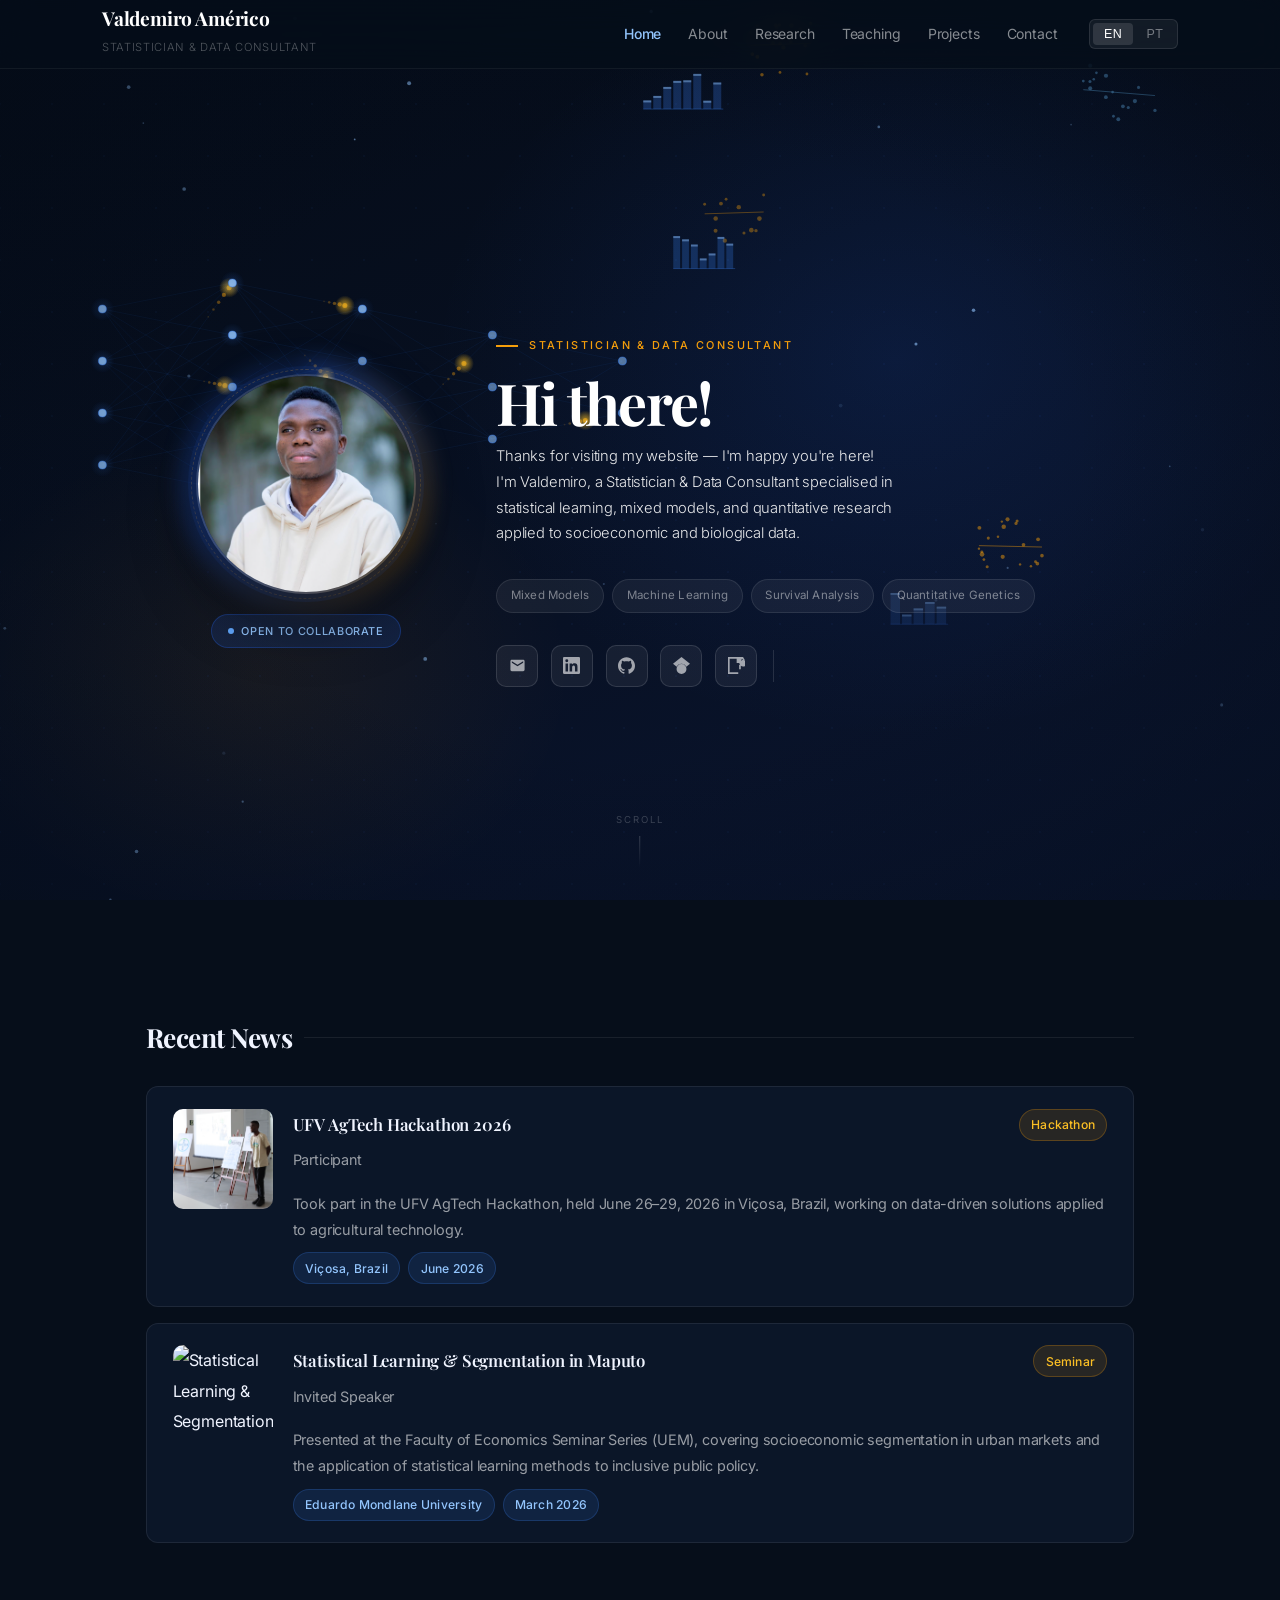
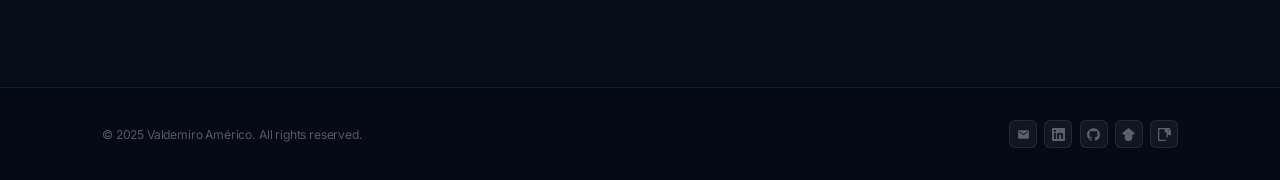
==== index.html @ 3927fedf "General updates" ====
<!DOCTYPE html>
<html lang="en">
<head>
  <meta charset="UTF-8">
  <meta name="viewport" content="width=device-width, initial-scale=1.0">
  <title>Valdemiro Américo | Statistician</title>
  <link rel="stylesheet" href="style.css">
  <style>
    /* ── Page base ── */
    html, body { height: 100%; }

    body[data-page="index"] {
      background: #060e1a;
      overflow-x: hidden;
    }

    /* ── Fixed transparent nav ── */
    body[data-page="index"] header {
      position: fixed;
      top: 0; left: 0; right: 0;
      background: rgba(6,14,26,0.65);
      border-bottom: 1px solid rgba(255,255,255,0.055);
      backdrop-filter: blur(18px);
      -webkit-backdrop-filter: blur(18px);
      z-index: 200;
    }
    body[data-page="index"] .nav-brand h1        { color: #fff; }
    body[data-page="index"] .nav-brand p         { color: rgba(255,255,255,0.3); }
    body[data-page="index"] nav ul li a          { color: rgba(255,255,255,0.52); }
    body[data-page="index"] nav ul li a:hover    { color: #fff; background: rgba(255,255,255,0.055); }
    body[data-page="index"] nav ul li a.active-page { color: #93c5fd; }
    body[data-page="index"] .language-switcher  { background: rgba(255,255,255,0.06); border-color: rgba(255,255,255,0.1); }
    body[data-page="index"] .language-switcher button        { color: rgba(255,255,255,0.42); }
    body[data-page="index"] .language-switcher button.active { background: rgba(255,255,255,0.12); color: #fff; box-shadow: none; }

    /* ── Main ── */
    body[data-page="index"] main {
      max-width: 100%;
      margin: 0; padding: 0;
      min-height: 100vh;
    }

    /* ══════════════════════════════════════
       HERO SECTION
    ══════════════════════════════════════ */
.hero-section {
  position: relative;
  min-height: 100vh;
  display: flex;
  align-items: flex-start;
  justify-content: center;
  overflow: hidden;
  padding-top: 14rem;
}

    /* Deep layered dark background */
    .hero-section::before {
      content: '';
      position: absolute; inset: 0; z-index: 0;
      background:
        radial-gradient(ellipse 60% 70% at 70% 40%, rgba(37,99,235,0.13) 0%, transparent 60%),
        radial-gradient(ellipse 45% 50% at 20% 75%, rgba(245,158,11,0.07) 0%, transparent 55%),
        linear-gradient(160deg, #040b17 0%, #070f1f 40%, #0a1530 100%);
    }

    /* Animated ML canvas — full background */
    #hero-canvas {
      position: absolute; inset: 0;
      width: 100%; height: 100%;
      z-index: 1;
      pointer-events: none;
    }

    /* Subtle vignette over canvas */
    .hero-section::after {
      content: '';
      position: absolute; inset: 0; z-index: 2;
      background: radial-gradient(ellipse 85% 85% at 50% 50%, transparent 40%, rgba(4,11,23,0.72) 100%);
      pointer-events: none;
    }

    /* ── Inner content ── */
    .hero-inner {
      position: relative; z-index: 3;
      max-width: 1000px;
      width: 100%;
      margin: 0 auto;
      padding: 7rem 3.5rem 5rem;
      display: flex;
      align-items: center;
      gap: 5rem;
    }

    /* ══════════════════════════════════════
       LEFT — PHOTO
    ══════════════════════════════════════ */
    .hero-photo-col {
      flex-shrink: 0;
    }

    .hero-photo-frame {
      position: relative;
      width: 220px;
      height: 220px;
    }

    /* Outer slow-pulsing glow ring */
    .hero-photo-frame::after {
      content: '';
      position: absolute;
      inset: -16px;
      border-radius: 50%;
      background: conic-gradient(
        rgba(37,99,235,0.35) 0deg,
        rgba(245,158,11,0.25) 120deg,
        rgba(37,99,235,0.35) 240deg,
        rgba(37,99,235,0.15) 360deg
      );
      border-radius: 50%;
      animation: rotateConic 8s linear infinite;
      filter: blur(10px);
    }

    /* Spinning dashed border */
    .hero-photo-frame::before {
      content: '';
      position: absolute;
      inset: -5px;
      border-radius: 50%;
      border: 1.5px dashed rgba(245,158,11,0.3);
      animation: spinRing 20s linear infinite;
    }

    @keyframes spinRing    { to { transform: rotate(360deg); } }
    @keyframes rotateConic { to { transform: rotate(360deg); } }

    .hero-photo-frame img {
      width: 220px;
      height: 220px;
      border-radius: 50%;
      object-fit: cover;
      object-position: center top;
      display: block;
      position: relative;
      z-index: 1;
      border: 2.5px solid rgba(255,255,255,0.14);
      box-shadow:
        0 0 0 8px rgba(37,99,235,0.08),
        0 24px 60px rgba(0,0,0,0.6);
      transition: transform 0.4s ease;
    }

    .hero-photo-frame img:hover { transform: scale(1.03); }

    /* ── Accent badge below photo ── */
    .hero-badge {
      margin-top: 1.25rem;
      display: flex;
      align-items: center;
      justify-content: center;
      gap: 0.45rem;
      background: rgba(37,99,235,0.15);
      border: 1px solid rgba(37,99,235,0.3);
      border-radius: 100px;
      padding: 0.35rem 1rem;
      width: fit-content;
      margin-left: auto; margin-right: auto;
    }

    .hero-badge-dot {
      width: 6px; height: 6px;
      border-radius: 50%;
      background: #60a5fa;
      animation: blink 2s ease-in-out infinite;
    }
    @keyframes blink { 0%,100%{opacity:1} 50%{opacity:0.3} }

    .hero-badge span {
      font-size: 0.68rem;
      font-weight: 500;
      letter-spacing: 0.06em;
      color: #93c5fd;
      text-transform: uppercase;
    }

    /* ══════════════════════════════════════
       RIGHT — TEXT
    ══════════════════════════════════════ */
    .hero-text-col {
      flex: 1;
      min-width: 0;
    }

.hero-eyebrow {
  font-size: 0.68rem;
  font-weight: 500;
  letter-spacing: 0.22em;
  text-transform: uppercase;
  color: #f59e0b;
  margin-bottom: 1rem;
  align-items: center;
  gap: 0.7rem;
  opacity: 0;
  animation: fadeUp 0.7s ease 0.1s both;
}

body[data-lang="en"] .hero-eyebrow.lang-en,
body[data-lang="pt"] .hero-eyebrow.lang-pt {
  display: flex;
}
    .hero-eyebrow::before {
      content: '';
      width: 22px; height: 1.5px;
      background: #f59e0b;
      flex-shrink: 0;
    }

    .hero-name {
      font-family: var(--font-display);
      font-size: clamp(2.4rem, 4.5vw, 3.6rem);
      font-weight: 700;
      color: #fff;
      letter-spacing: -0.03em;
      line-height: 1.05;
      margin-bottom: 0.75rem;
      opacity: 0;
      animation: fadeUp 0.7s ease 0.2s both;
    }

    .hero-name span {
      background: linear-gradient(135deg, #60a5fa, #93c5fd);
      -webkit-background-clip: text;
      -webkit-text-fill-color: transparent;
      background-clip: text;
    }

    .hero-desc {
      font-size: 0.92rem;
      font-weight: 300;
      color: rgba(255,255,255,0.9);
      line-height: 1.75;
      margin-bottom: 2rem;
      max-width: 400px;
      opacity: 0;
      animation: fadeUp 0.7s ease 0.3s both;
    }

    /* Tags row */
    .hero-tags {
      display: flex;
      flex-wrap: wrap;
      gap: 0.5rem;
      margin-bottom: 2rem;
      opacity: 0;
      animation: fadeUp 0.7s ease 0.38s both;
    }
    .hero-tag {
      font-size: 0.72rem;
      font-weight: 400;
      color: rgba(255,255,255,0.45);
      background: rgba(255,255,255,0.055);
      border: 1px solid rgba(255,255,255,0.09);
      border-radius: 100px;
      padding: 0.3rem 0.85rem;
      letter-spacing: 0.02em;
      transition: color 0.2s, border-color 0.2s, background 0.2s;
    }
    .hero-tag:hover {
      color: #93c5fd;
      border-color: rgba(96,165,250,0.3);
      background: rgba(37,99,235,0.1);
    }

    /* CTA buttons */
    .hero-cta {
      display: flex;
      gap: 0.8rem;
      flex-wrap: wrap;
      opacity: 0;
      animation: fadeUp 0.7s ease 0.48s both;
    }

    .hero-cta a:not(.hero-social-btn) {
      display: inline-flex;
      align-items: center;
      gap: 0.4rem;
      padding: 0.72rem 1.65rem;
      border-radius: 8px;
      font-size: 0.875rem;
      font-weight: 500;
      text-decoration: none;
      transition: all 0.22s ease;
      letter-spacing: 0.01em;
    }

    .btn-primary {
      background: #2563eb;
      color: #fff;
      box-shadow: 0 4px 18px rgba(37,99,235,0.42);
    }
    .btn-primary:hover {
      background: #1d4ed8;
      transform: translateY(-2px);
      box-shadow: 0 8px 28px rgba(37,99,235,0.52);
    }

    .btn-ghost {
      background: rgba(255,255,255,0.055);
      color: rgba(255,255,255,0.68);
      border: 1px solid rgba(255,255,255,0.12);
    }
    .btn-ghost:hover {
      background: rgba(255,255,255,0.09);
      color: #fff;
      border-color: rgba(255,255,255,0.25);
      transform: translateY(-2px);
    }

    /* ── Divider + stats row at bottom ── */
    .hero-divider-line {
      width: 100%;
      height: 1px;
      background: linear-gradient(to right, transparent, rgba(255,255,255,0.08), transparent);
      margin: 3rem 0 0;
    }

    /* ── Scroll cue ── */
    .scroll-cue {
      position: absolute;
      bottom: 2rem; left: 50%;
      transform: translateX(-50%);
      z-index: 3;
      display: flex;
      flex-direction: column;
      align-items: center;
      gap: 0.4rem;
      opacity: 0;
      animation: fadeIn 1s ease 1.4s both;
    }
    .scroll-cue-label {
      font-size: 0.6rem;
      letter-spacing: 0.2em;
      text-transform: uppercase;
      color: rgba(255,255,255,0.2);
    }
    .scroll-cue-line {
      width: 1px; height: 32px;
      background: linear-gradient(to bottom, rgba(255,255,255,0.2), transparent);
      animation: scrollBounce 2s ease-in-out infinite;
    }
    @keyframes scrollBounce {
      0%,100% { transform: scaleY(1); opacity: 0.3; }
      50%      { transform: scaleY(1.2); opacity: 0.7; }
    }

    /* ── Keyframes ── */
    /* ── Hero social buttons ── */
    .hero-social-btn {
      display: inline-flex;
      align-items: center;
      justify-content: center;
      width: 42px;
      height: 42px;
      border-radius: 10px;
      background: rgba(255,255,255,0.06);
      border: 1px solid rgba(255,255,255,0.12);
      color: rgba(255,255,255,0.6);
      text-decoration: none;
      transition: all 0.22s ease;
      flex-shrink: 0;
    }
    .hero-social-btn svg {
      width: 17px; height: 17px;
      fill: currentColor;
    }
    .hero-social-btn:hover {
      background: rgba(59,130,246,0.18);
      border-color: rgba(59,130,246,0.4);
      color: #93c5fd;
      transform: translateY(-3px);
      box-shadow: 0 6px 16px rgba(59,130,246,0.2);
    }

    .hero-cta-divider {
      width: 1px;
      height: 32px;
      background: rgba(255,255,255,0.12);
      margin: 0 0.2rem;
      align-self: center;
    }

    @keyframes fadeUp {
      from { opacity: 0; transform: translateY(16px); }
      to   { opacity: 1; transform: translateY(0); }
    }
    @keyframes fadeIn { to { opacity: 1; } }

    /* ── Responsive ── */
    @media (max-width: 820px) {
      .hero-inner {
        flex-direction: column;
        text-align: center;
        padding: 6rem 2rem 4rem;
        gap: 2.5rem;
      }
      .hero-eyebrow, .hero-tags, .hero-cta { justify-content: center; }
      .hero-desc { margin-left: auto; margin-right: auto; }
    }

    @media (max-width: 480px) {
      .hero-photo-frame { width: 170px; height: 170px; }
      .hero-photo-frame img { width: 170px; height: 170px; }
    }
  </style>
</head>
<body data-page="index">
<header>
  <nav>
    <div class="nav-brand">
      <h1>Valdemiro Américo</h1>
      <p class="lang-en">Statistician &amp; Data Consultant</p>
      <p class="lang-pt">Estatístico &amp; Consultor de Dados</p>
    </div>
    <div class="nav-right">
      <ul>
        <li><a href="index.html" data-page="index"><span class="lang-en">Home</span><span class="lang-pt">Início</span></a></li>
        <li><a href="about.html" data-page="about"><span class="lang-en">About</span><span class="lang-pt">Sobre</span></a></li>
        <li><a href="research.html" data-page="research"><span class="lang-en">Research</span><span class="lang-pt">Pesquisa</span></a></li>
        <li><a href="teaching.html" data-page="teaching"><span class="lang-en">Teaching</span><span class="lang-pt">Ensino</span></a></li>
        <li><a href="projects.html" data-page="projects"><span class="lang-en">Projects</span><span class="lang-pt">Projectos</span></a></li>
        <li><a href="contact.html" data-page="contact"><span class="lang-en">Contact</span><span class="lang-pt">Contacto</span></a></li>
      </ul>
      <div class="language-switcher">
        <button onclick="setLanguage('en')" id="btn-en">EN</button>
        <button onclick="setLanguage('pt')" id="btn-pt">PT</button>
      </div>
    </div>
  </nav>
</header>

<main>
  <section class="hero-section">
    <canvas id="hero-canvas"></canvas>

    <div class="hero-inner">

      <!-- LEFT: Photo -->
      <div class="hero-photo-col">
        <div class="hero-photo-frame">
          <img src="assets/photo.png" alt="Valdemiro Américo">
        </div>
        <div class="hero-badge">
          <div class="hero-badge-dot"></div>
          <span class="lang-en">Open to collaborate</span>
          <span class="lang-pt">Aberto a colaboração</span>
        </div>
      </div>

      <!-- RIGHT: Text -->
      <div class="hero-text-col">

        <p class="hero-eyebrow lang-en">Statistician &amp; Data Consultant</p>
        <p class="hero-eyebrow lang-pt">Estatístico &amp; Consultor de Dados</p>

        <h1 class="hero-name">Hi there! </h1>

        <p class="hero-desc lang-en">
          Thanks for visiting my website — I'm happy you're here!
          I'm Valdemiro, a Statistician &amp; Data Consultant specialised in
          statistical learning, mixed models, and quantitative research applied
          to socioeconomic and biological data.
        </p>
        <p class="hero-desc lang-pt">
          Obrigado por visitar o meu site — fico feliz em ter você aqui!
          Sou Valdemiro, Estatístico &amp; Consultor de Dados especializado em
          aprendizado estatístico, modelos mistos e pesquisa quantitativa aplicada
          a dados socioeconómicos e biológicos.
        </p>

        <div class="hero-tags">
          <span class="hero-tag">Mixed Models</span>
          <span class="hero-tag">Machine Learning</span>
          <span class="hero-tag">Survival Analysis</span>
          <span class="hero-tag">Quantitative Genetics</span>
        </div>

        <div class="hero-cta">
          <!-- Social links -->
          <a href="mailto:valdemiroeusebio2@gmail.com" class="hero-social-btn" title="Email">
            <svg xmlns="http://www.w3.org/2000/svg" fill="currentColor" viewBox="0 0 24 24"><path d="M20 4H4c-1.1 0-2 .9-2 2v12c0 1.1.9 2 2 2h16c1.1 0 2-.9 2-2V6c0-1.1-.9-2-2-2zm0 4-8 5-8-5V6l8 5 8-5v2z"/></svg>
          </a>
  <a href="https://www.linkedin.com/in/valdemiroamerico/" target="_blank" rel="noopener" class="hero-social-btn" title="LinkedIn">
  <svg xmlns="http://www.w3.org/2000/svg" fill="currentColor" viewBox="0 0 24 24"><path d="M20.447 20.452h-3.554v-5.569c0-1.328-.027-3.037-1.852-3.037-1.853 0-2.136 1.445-2.136 2.939v5.667H9.351V9h3.414v1.561h.046c.477-.9 1.637-1.85 3.37-1.85 3.601 0 4.267 2.37 4.267 5.455v6.286zM5.337 7.433a2.062 2.062 0 0 1-2.063-2.065 2.064 2.064 0 1 1 2.063 2.065zm1.782 13.019H3.555V9h3.564v11.452zM22.225 0H1.771C.792 0 0 .774 0 1.729v20.542C0 23.227.792 24 1.771 24h20.451C23.2 24 24 23.227 24 22.271V1.729C24 .774 23.2 0 22.222 0h.003z"/></svg>
</a>
          <a href="https://github.com/ValdemiroAmerico" target="_blank" rel="noopener" class="hero-social-btn" title="GitHub">
            <svg xmlns="http://www.w3.org/2000/svg" fill="currentColor" viewBox="0 0 24 24"><path d="M12 .297c-6.63 0-12 5.373-12 12 0 5.303 3.438 9.8 8.205 11.385.6.113.82-.258.82-.577 0-.285-.01-1.04-.015-2.04-3.338.724-4.042-1.61-4.042-1.61C4.422 18.07 3.633 17.7 3.633 17.7c-1.087-.744.084-.729.084-.729 1.205.084 1.838 1.236 1.838 1.236 1.07 1.835 2.809 1.305 3.495.998.108-.776.417-1.305.76-1.605-2.665-.3-5.466-1.332-5.466-5.93 0-1.31.465-2.38 1.235-3.22-.135-.303-.54-1.523.105-3.176 0 0 1.005-.322 3.3 1.23.96-.267 1.98-.399 3-.405 1.02.006 2.04.138 3 .405 2.28-1.552 3.285-1.23 3.285-1.23.645 1.653.24 2.873.12 3.176.765.84 1.23 1.91 1.23 3.22 0 4.61-2.805 5.625-5.475 5.92.42.36.81 1.096.81 2.22 0 1.606-.015 2.896-.015 3.286 0 .315.21.69.825.57C20.565 22.092 24 17.592 24 12.297c0-6.627-5.373-12-12-12"/></svg>
          </a>
          <a href="https://scholar.google.com/citations?user=valdemiro-americo" target="_blank" rel="noopener" class="hero-social-btn" title="Google Scholar">
            <svg xmlns="http://www.w3.org/2000/svg" fill="currentColor" viewBox="0 0 24 24"><path d="M5.242 13.769 0 9.5 12 0l12 9.5-5.242 4.269C17.548 11.249 14.978 9.5 12 9.5c-2.977 0-5.548 1.748-6.758 4.269zM12 10a7 7 0 1 0 0 14 7 7 0 0 0 0-14z"/></svg>
          </a>
          <a href="https://www.researchgate.net/profile/Valdemiro-Americo" target="_blank" rel="noopener" class="hero-social-btn" title="ResearchGate">
           <svg xmlns="http://www.w3.org/2000/svg" fill="currentColor" viewBox="0 0 24 24"><path d="M19.586 0c-.818 0-1.508.19-2.073.565-.563.377-.97.936-1.213 1.68a12.193 12.193 0 0 0-.368 3.12 21.27 21.27 0 0 0 .183 2.923c.26 1.58.822 2.854 1.687 3.816.863.963 2.065 1.445 3.605 1.445.857 0 1.63-.2 2.318-.598a4.318 4.318 0 0 0 1.6-1.64 4.91 4.91 0 0 0 .586-2.39 4.91 4.91 0 0 0-.586-2.392 4.318 4.318 0 0 0-1.6-1.64C23.06 4.504 22.286 4.305 21.43 4.305c-.64 0-1.224.13-1.75.388a3.545 3.545 0 0 0-1.274 1.073c.07-.786.236-1.407.5-1.864.26-.455.618-.683 1.073-.683.34 0 .612.096.818.29.204.192.356.476.455.852l2.226-.3c-.173-.844-.53-1.508-1.07-1.99C21.87.26 21.128.002 20.235 0zm-3.905 10.79v6.58h2.38v-6.58zm1.19-3.946a1.343 1.343 0 1 0 0 2.686 1.343 1.343 0 0 0 0-2.686zM0 0v24h14.47v-2.344H2.344V2.344h9.87V8.47h6.126V0z"/></svg>
          </a>

          <!-- Divider -->
          <div class="hero-cta-divider"></div>

          <!-- About me — language aware -->
        </div>
      </div>
    </div>

    <div class="scroll-cue">
      <span class="scroll-cue-label lang-en">Scroll</span>
      <span class="scroll-cue-label lang-pt">Rolar</span>
      <div class="scroll-cue-line"></div>
    </div>
  </section>
  <section style="padding: 5rem 3.5rem; max-width: 1100px; margin: 0 auto;">

    <!-- English -->
    <div class="lang-en">
      <h2 style="margin-bottom: 1.5rem;">Recent News</h2>
      <div class="item-list">

<div class="item-card">
  <div style="display:flex; gap:1.25rem; align-items:flex-start;">
    <img src="assets/hackathon_bayer.png" alt="UFV AgTech Hackathon 2026"
         style="width:100px; height:100px; object-fit:cover; border-radius:10px; flex-shrink:0;">
    <div style="flex:1; min-width:0;">
      <div class="item-header">
        <div>
          <h3>UFV AgTech Hackathon 2026</h3>
          <p class="item-role">Participant</p>
        </div>
        <span class="tag accent">Hackathon</span>
      </div>
      <p>Took part in the UFV AgTech Hackathon, held June 26–29, 2026 in Viçosa, Brazil, working on data-driven solutions applied to agricultural technology.</p>
      <div class="meta">
        <span class="tag">Viçosa, Brazil</span>
        <span class="tag">June 2026</span>
      </div>
    </div>
  </div>
</div>

<div class="item-card">
  <div style="display:flex; gap:1.25rem; align-items:flex-start;">
    <img src="assets/seminar_igm.JPG" alt="Statistical Learning & Segmentation in Maputo seminar"
         style="width:100px; height:100px; object-fit:cover; border-radius:10px; flex-shrink:0;">
    <div style="flex:1; min-width:0;">
      <div class="item-header">
        <div>
          <h3>Statistical Learning <span class="amp">&amp;</span> Segmentation in Maputo</h3>
          <p class="item-role">Invited Speaker</p>
        </div>
        <span class="tag accent">Seminar</span>
      </div>
      <p>Presented at the Faculty of Economics Seminar Series (UEM), covering socioeconomic segmentation in urban markets and the application of statistical learning methods to inclusive public policy.</p>
      <div class="meta">
        <span class="tag">Eduardo Mondlane University</span>
        <span class="tag">March 2026</span>
      </div>
    </div>
  </div>
</div>

      </div>
    </div>

    <!-- Portuguese -->
    <div class="lang-pt"
      <h2 style="margin-bottom: 1.5rem;">Novidades Recentes</h2>
      <div class="item-list">

        <div class="item-card">
          <div style="display:flex; gap:1.25rem; align-items:flex-start;">
            <img src="assets/hackathon_bayer.png" alt="UFV AgTech Hackathon 2026"
                 style="width:100px; height:100px; object-fit:cover; border-radius:10px; flex-shrink:0;">
            <div style="flex:1; min-width:0;">
              <div class="item-header">
                <div>
                  <h3>UFV AgTech Hackathon 2026</h3>
                  <p class="item-role">Participante</p>
                </div>
                <span class="tag accent">Hackathon</span>
              </div>
              <p>Participei da UFV AgTech Hackathon, realizado entre os dias 26 a 29 de Junho de 2026 em Viçosa, Brasil, trabalhando em soluções orientadas por dados aplicadas à tecnologia agrícola.</p>
              <div class="meta">
                <span class="tag">Viçosa, Brasil</span>
                <span class="tag">Junho 2026</span>
              </div>
            </div>
          </div>
        </div>

        <div class="item-card">
          <div style="display:flex; gap:1.25rem; align-items:flex-start;">
            <img src="assets/seminar_igm.jpg" alt="Seminário sobre aprendizagem estatística e segmentação em Maputo"
                 style="width:100px; height:100px; object-fit:cover; border-radius:10px; flex-shrink:0;">
            <div style="flex:1; min-width:0;">
              <div class="item-header">
                <div>
                  <h3>Aprendizado Estatístico e Segmentação em Maputo</h3>
                  <p class="item-role">Palestrante Convidado</p>
                </div>
                <span class="tag accent">Seminário</span>
              </div>
              <p>Apresentei na Série de Seminários da Faculdade de Economia (UEM), abordando segmentação socioeconómica nos mercados urbanos e a aplicação de métodos de aprendizagem estatística a políticas públicas inclusivas.</p>
              <div class="meta">
                <span class="tag">Universidade Eduardo Mondlane</span>
                <span class="tag">Março 2026</span>
              </div>
            </div>
          </div>
        </div>

      </div>
    </div>

  </section>
</main>

<script>
  function setLanguage(lang) {
    document.body.setAttribute('data-lang', lang);
    localStorage.setItem('preferredLanguage', lang);
    document.getElementById('btn-en').classList.toggle('active', lang === 'en');
    document.getElementById('btn-pt').classList.toggle('active', lang === 'pt');
  }

  window.addEventListener('DOMContentLoaded', function () {
    const savedLang = localStorage.getItem('preferredLanguage') || 'en';
    setLanguage(savedLang);
    document.querySelectorAll('nav a[data-page="index"]').forEach(a => a.classList.add('active-page'));
    initMLBackground();
  });

  /* ════════════════════════════════════════════
     ML / Statistics animated background canvas
     — Neural network nodes with flowing signal pulses
     — Floating mini-charts (scatter, regression line)
     — Subtle grid
  ════════════════════════════════════════════ */
  function initMLBackground() {
    const canvas = document.getElementById('hero-canvas');
    const ctx = canvas.getContext('2d');

    function resize() {
      canvas.width  = window.innerWidth;
      canvas.height = window.innerHeight;
    }
    resize();
    window.addEventListener('resize', resize);

    /* ── Subtle dot grid ── */
    function drawGrid() {
      const spacing = 52;
      ctx.fillStyle = 'rgba(59,130,246,0.07)';
      for (let x = 0; x < canvas.width; x += spacing) {
        for (let y = 0; y < canvas.height; y += spacing) {
          ctx.beginPath();
          ctx.arc(x, y, 1, 0, Math.PI * 2);
          ctx.fill();
        }
      }
    }

    /* ── Neural network (layered, left-to-right) ── */
    const netX = canvas.width * 0.08;
    const netY = canvas.height * 0.18;
    const layerGap = 130;
    const netLayers = [
      [0, 1, 2, 3],
      [0, 1, 2, 3, 4],
      [0, 1, 2, 3],
      [0, 1, 2],
      [0, 1],
    ];

    function nodePos(li, ni) {
      const count = netLayers[li].length;
      const totalH = (count - 1) * 52;
      return {
        x: netX + li * layerGap,
        y: netY + ni * 52 - totalH / 2 + canvas.height * 0.25,
      };
    }

    /* Signals travelling between nodes */
    const signals = [];
    function addSignal() {
      const li = Math.floor(Math.random() * (netLayers.length - 1));
      const ni = Math.floor(Math.random() * netLayers[li].length);
      const nj = Math.floor(Math.random() * netLayers[li + 1].length);
      signals.push({ li, ni, nj, prog: 0, sp: 0.012 + Math.random() * 0.01 });
    }
    for (let i = 0; i < 6; i++) { signals.push({ ...addSignalObj(), prog: Math.random() }); }
    function addSignalObj() {
      const li = Math.floor(Math.random() * (netLayers.length - 1));
      return {
        li,
        ni: Math.floor(Math.random() * netLayers[li].length),
        nj: Math.floor(Math.random() * netLayers[li + 1].length),
        prog: 0,
        sp: 0.01 + Math.random() * 0.009,
      };
    }

    function drawNetwork(t) {
      /* Edges */
      netLayers.forEach((layer, li) => {
        if (li === netLayers.length - 1) return;
        layer.forEach((_, ni) => {
          netLayers[li + 1].forEach((_, nj) => {
            const a = nodePos(li, ni), b = nodePos(li + 1, nj);
            ctx.beginPath(); ctx.moveTo(a.x, a.y); ctx.lineTo(b.x, b.y);
            ctx.strokeStyle = 'rgba(59,130,246,0.09)';
            ctx.lineWidth = 0.7; ctx.stroke();
          });
        });
      });

      /* Signals */
      signals.forEach((s, i) => {
        const a = nodePos(s.li, s.ni), b = nodePos(s.li + 1, s.nj);
        const px = a.x + (b.x - a.x) * s.prog;
        const py = a.y + (b.y - a.y) * s.prog;
        /* Trail */
        for (let k = 0; k < 5; k++) {
          const tp = Math.max(0, s.prog - k * 0.04);
          const tx = a.x + (b.x - a.x) * tp, ty = a.y + (b.y - a.y) * tp;
          ctx.beginPath(); ctx.arc(tx, ty, 2.5 - k * 0.4, 0, Math.PI * 2);
          ctx.fillStyle = `rgba(245,158,11,${0.6 - k * 0.11})`; ctx.fill();
        }
        /* Head glow */
        const grd = ctx.createRadialGradient(px, py, 0, px, py, 10);
        grd.addColorStop(0, 'rgba(251,191,36,0.7)'); grd.addColorStop(1, 'rgba(251,191,36,0)');
        ctx.beginPath(); ctx.arc(px, py, 10, 0, Math.PI * 2);
        ctx.fillStyle = grd; ctx.fill();
        s.prog += s.sp;
        if (s.prog >= 1) signals[i] = { ...addSignalObj() };
      });

      /* Nodes */
      netLayers.forEach((layer, li) => {
        layer.forEach((_, ni) => {
          const { x, y } = nodePos(li, ni);
          const pulse = 0.5 + 0.5 * Math.sin(t * 0.03 + li * 1.1 + ni * 0.7);
          /* Glow */
          const g = ctx.createRadialGradient(x, y, 0, x, y, 12);
          g.addColorStop(0, `rgba(59,130,246,${0.22 * pulse})`);
          g.addColorStop(1, 'rgba(59,130,246,0)');
          ctx.beginPath(); ctx.arc(x, y, 12, 0, Math.PI * 2);
          ctx.fillStyle = g; ctx.fill();
          /* Core */
          ctx.beginPath(); ctx.arc(x, y, 4, 0, Math.PI * 2);
          ctx.fillStyle = `rgba(147,197,253,${0.55 + 0.35 * pulse})`; ctx.fill();
          ctx.strokeStyle = 'rgba(59,130,246,0.45)'; ctx.lineWidth = 1.2; ctx.stroke();
        });
      });
    }

    /* ── Floating scatter plots ── */
    const scatters = Array.from({ length: 4 }, () => mkScatter());
    function mkScatter() {
      return {
        cx: canvas.width  * (0.45 + Math.random() * 0.5),
        cy: canvas.height * (0.05 + Math.random() * 0.88),
        pts: Array.from({ length: 12 + Math.floor(Math.random() * 10) }, () => ({
          dx: (Math.random() - 0.5) * 72,
          dy: (Math.random() - 0.5) * 56,
          r:  1.2 + Math.random() * 1.2,
        })),
        life: Math.random(),
        sp: 0.0004 + Math.random() * 0.0003,
        color: Math.random() > 0.5 ? '245,158,11' : '99,179,237',
      };
    }

    function alphaFade(life) {
      if (life < 0.2) return life / 0.2;
      if (life < 0.8) return 1;
      return (1 - life) / 0.2;
    }

    function drawScatters() {
      scatters.forEach((s, i) => {
        const a = alphaFade(s.life) * 0.22;
        /* Regression line */
        const sorted = [...s.pts].sort((a, b) => a.dx - b.dx);
        ctx.beginPath();
        ctx.moveTo(s.cx + sorted[0].dx, s.cy + sorted[0].dy * 0.2);
        ctx.lineTo(s.cx + sorted[sorted.length-1].dx, s.cy + sorted[sorted.length-1].dy * 0.2);
        ctx.strokeStyle = `rgba(${s.color},${a * 2})`; ctx.lineWidth = 1; ctx.stroke();
        /* Points */
        s.pts.forEach(p => {
          ctx.beginPath(); ctx.arc(s.cx + p.dx, s.cy + p.dy, p.r, 0, Math.PI * 2);
          ctx.fillStyle = `rgba(${s.color},${a * 2.2})`; ctx.fill();
        });
        s.life += s.sp;
        if (s.life >= 1) scatters[i] = mkScatter();
      });
    }

    /* ── Floating bar charts ── */
    const bars = Array.from({ length: 3 }, () => mkBar());
    function mkBar() {
      const n = 5 + Math.floor(Math.random() * 4);
      return {
        x: canvas.width  * (0.5 + Math.random() * 0.44),
        y: canvas.height * (0.12 + Math.random() * 0.76),
        w: 55 + Math.random() * 30,
        heights: Array.from({ length: n }, () => 0.2 + Math.random() * 0.8),
        life: Math.random(),
        sp: 0.0005 + Math.random() * 0.0003,
      };
    }

    function drawBars() {
      bars.forEach((b, i) => {
        const a = alphaFade(b.life) * 0.18;
        const bw = b.w / b.heights.length, maxH = 36;
        b.heights.forEach((h, j) => {
          const bh = h * maxH;
          ctx.fillStyle = `rgba(59,130,246,${a * 1.6})`;
          ctx.fillRect(b.x + j * bw, b.y - bh, bw - 2, bh);
          ctx.fillStyle = `rgba(147,197,253,${a * 2.8})`;
          ctx.fillRect(b.x + j * bw, b.y - bh, bw - 2, 2);
        });
        /* Base line */
        ctx.beginPath();
        ctx.moveTo(b.x, b.y); ctx.lineTo(b.x + b.w, b.y);
        ctx.strokeStyle = `rgba(59,130,246,${a * 2.5})`; ctx.lineWidth = 0.8; ctx.stroke();
        b.life += b.sp;
        if (b.life >= 1) bars[i] = mkBar();
      });
    }

    /* ── Floating particles ── */
    const N = 28;
    const particles = Array.from({ length: N }, () => ({
      x:  Math.random() * canvas.width,
      y:  Math.random() * canvas.height,
      r:  0.8 + Math.random() * 1.4,
      vx: (Math.random() - 0.5) * 0.18,
      vy: (Math.random() - 0.5) * 0.18,
      ph: Math.random() * Math.PI * 2,
      ps: 0.007 + Math.random() * 0.01,
    }));

    function drawParticles() {
      particles.forEach(p => {
        p.ph += p.ps;
        const a = 0.35 + 0.25 * Math.sin(p.ph);
        ctx.beginPath(); ctx.arc(p.x, p.y, p.r, 0, Math.PI * 2);
        ctx.fillStyle = `rgba(147,197,253,${a})`; ctx.fill();
        p.x += p.vx; p.y += p.vy;
        if (p.x < 0) p.x = canvas.width; if (p.x > canvas.width) p.x = 0;
        if (p.y < 0) p.y = canvas.height; if (p.y > canvas.height) p.y = 0;
      });
    }

    /* ── Main render loop ── */
    let t = 0;
    function draw() {
      ctx.clearRect(0, 0, canvas.width, canvas.height);
      drawGrid();
      drawNetwork(t);
      drawScatters();
      drawBars();
      drawParticles();
      t++;
      requestAnimationFrame(draw);
    }
    draw();
  }


</script>
<footer>
  <div class="footer-inner">
    <div>
      <div class="footer-copy lang-en">&copy; 2025 Valdemiro Américo. All rights reserved.</div>
      <div class="footer-copy lang-pt">&copy; 2025 Valdemiro Américo. Todos os direitos reservados.</div>
    </div>
    <div class="footer-socials">
      <a class="footer-social-link" href="mailto:valdemiroeusebio2@gmail.com" title="Email">
        <svg xmlns="http://www.w3.org/2000/svg" fill="currentColor" viewBox="0 0 24 24"><path d="M20 4H4c-1.1 0-2 .9-2 2v12c0 1.1.9 2 2 2h16c1.1 0 2-.9 2-2V6c0-1.1-.9-2-2-2zm0 4-8 5-8-5V6l8 5 8-5v2z"/></svg>
      </a>
      <a class="footer-social-link" href="https://www.linkedin.com/in/valdemiro-americo/" target="_blank" rel="noopener" title="LinkedIn">
        <svg xmlns="http://www.w3.org/2000/svg" fill="currentColor" viewBox="0 0 24 24"><path d="M20.447 20.452h-3.554v-5.569c0-1.328-.027-3.037-1.852-3.037-1.853 0-2.136 1.445-2.136 2.939v5.667H9.351V9h3.414v1.561h.046c.477-.9 1.637-1.85 3.37-1.85 3.601 0 4.267 2.37 4.267 5.455v6.286zM5.337 7.433a2.062 2.062 0 0 1-2.063-2.065 2.064 2.064 0 1 1 2.063 2.065zm1.782 13.019H3.555V9h3.564v11.452zM22.225 0H1.771C.792 0 0 .774 0 1.729v20.542C0 23.227.792 24 1.771 24h20.451C23.2 24 24 23.227 24 22.271V1.729C24 .774 23.2 0 22.222 0h.003z"/></svg>
      </a>
      <a class="footer-social-link" href="https://github.com/Valdemiro-Americo" target="_blank" rel="noopener" title="GitHub">
        <svg xmlns="http://www.w3.org/2000/svg" fill="currentColor" viewBox="0 0 24 24"><path d="M12 .297c-6.63 0-12 5.373-12 12 0 5.303 3.438 9.8 8.205 11.385.6.113.82-.258.82-.577 0-.285-.01-1.04-.015-2.04-3.338.724-4.042-1.61-4.042-1.61C4.422 18.07 3.633 17.7 3.633 17.7c-1.087-.744.084-.729.084-.729 1.205.084 1.838 1.236 1.838 1.236 1.07 1.835 2.809 1.305 3.495.998.108-.776.417-1.305.76-1.605-2.665-.3-5.466-1.332-5.466-5.93 0-1.31.465-2.38 1.235-3.22-.135-.303-.54-1.523.105-3.176 0 0 1.005-.322 3.3 1.23.96-.267 1.98-.399 3-.405 1.02.006 2.04.138 3 .405 2.28-1.552 3.285-1.23 3.285-1.23.645 1.653.24 2.873.12 3.176.765.84 1.23 1.91 1.23 3.22 0 4.61-2.805 5.625-5.475 5.92.42.36.81 1.096.81 2.22 0 1.606-.015 2.896-.015 3.286 0 .315.21.69.825.57C20.565 22.092 24 17.592 24 12.297c0-6.627-5.373-12-12-12"/></svg>
      </a>
      <a class="footer-social-link" href="https://scholar.google.com/citations?user=valdemiro-americo" target="_blank" rel="noopener" title="Google Scholar">
        <svg xmlns="http://www.w3.org/2000/svg" fill="currentColor" viewBox="0 0 24 24"><path d="M5.242 13.769 0 9.5 12 0l12 9.5-5.242 4.269C17.548 11.249 14.978 9.5 12 9.5c-2.977 0-5.548 1.748-6.758 4.269zM12 10a7 7 0 1 0 0 14 7 7 0 0 0 0-14z"/></svg>
      </a>
      <a class="footer-social-link" href="https://www.researchgate.net/profile/Valdemiro-Americo" target="_blank" rel="noopener" title="ResearchGate">
        <svg xmlns="http://www.w3.org/2000/svg" fill="currentColor" viewBox="0 0 24 24"><path d="M19.586 0c-.818 0-1.508.19-2.073.565-.563.377-.97.936-1.213 1.68a12.193 12.193 0 0 0-.368 3.12 21.27 21.27 0 0 0 .183 2.923c.26 1.58.822 2.854 1.687 3.816.863.963 2.065 1.445 3.605 1.445.857 0 1.63-.2 2.318-.598a4.318 4.318 0 0 0 1.6-1.64 4.91 4.91 0 0 0 .586-2.39 4.91 4.91 0 0 0-.586-2.392 4.318 4.318 0 0 0-1.6-1.64C23.06 4.504 22.286 4.305 21.43 4.305c-.64 0-1.224.13-1.75.388a3.545 3.545 0 0 0-1.274 1.073c.07-.786.236-1.407.5-1.864.26-.455.618-.683 1.073-.683.34 0 .612.096.818.29.204.192.356.476.455.852l2.226-.3c-.173-.844-.53-1.508-1.07-1.99C21.87.26 21.128.002 20.235 0zm-3.905 10.79v6.58h2.38v-6.58zm1.19-3.946a1.343 1.343 0 1 0 0 2.686 1.343 1.343 0 0 0 0-2.686zM0 0v24h14.47v-2.344H2.344V2.344h9.87V8.47h6.126V0z"/></svg>
      </a>
    </div>
  </div>
</footer>
</body>
</html>
---- style.css ----
@import url('https://fonts.googleapis.com/css2?family=Playfair+Display:wght@400;600;700&family=Inter:wght@300;400;500;600&family=JetBrains+Mono:wght@300;400;500&display=swap');

/* ══════════════════════════════════════════════════════
   DESIGN TOKENS  — Dark-mode professional palette
══════════════════════════════════════════════════════ */
:root {
  /* Backgrounds */
  --bg-base:        #060e1a;   /* deepest background */
  --bg-surface:     #0b1628;   /* cards, panels */
  --bg-surface-2:   #101e35;   /* slightly lifted surface */
  --bg-surface-3:   #162440;   /* hover / sidebar */

  /* Borders */
  --border:         rgba(255,255,255,0.08);
  --border-mid:     rgba(255,255,255,0.13);

  /* Text */
  --text-primary:   #f0f4ff;
  --text-secondary: rgba(255,255,255,0.58);
  --text-muted:     rgba(255,255,255,0.32);

  /* Brand colours */
  --sky:            #3b82f6;
  --sky-light:      #93c5fd;
  --sky-pale:       rgba(59,130,246,0.12);
  --accent:         #f59e0b;
  --accent-soft:    rgba(245,158,11,0.12);
  --navy:           #0b1628;   /* kept for footer compat */

  /* Typography */
--font-display: 'Playfair Display', Georgia, serif;
--font-body:    'Inter', system-ui, sans-serif;
--font-mono:    'JetBrains Mono', monospace;

  /* Shape */
  --radius-sm:  6px;
  --radius-md:  12px;
  --radius-lg:  20px;

  /* Shadows */
  --shadow-sm: 0 1px 4px rgba(0,0,0,0.35);
  --shadow-md: 0 4px 20px rgba(0,0,0,0.45);
  --shadow-lg: 0 12px 48px rgba(0,0,0,0.55);

  --transition: 0.25s cubic-bezier(0.4,0,0.2,1);
}

/* ══════════════════════════════════════════════════════
   RESET & BASE
══════════════════════════════════════════════════════ */
*, *::before, *::after { margin:0; padding:0; box-sizing:border-box; }

html { scroll-behavior: smooth; }

body {
  font-family: var(--font-body);
  font-size: 1rem;
  line-height: 1.9;
  color: var(--text-primary);
  background: var(--bg-base);
  -webkit-font-smoothing: antialiased;
  letter-spacing: -0.01em;
}

/* ══════════════════════════════════════════════════════
   HEADER / NAV
══════════════════════════════════════════════════════ */
header {
  background: rgba(6,14,26,0.75);
  border-bottom: 1px solid var(--border);
  position: sticky;
  top: 0;
  z-index: 100;
  backdrop-filter: blur(18px);
  -webkit-backdrop-filter: blur(18px);
  animation: slideDown 0.5s ease both;
}

@keyframes slideDown {
  from { transform: translateY(-100%); opacity: 0; }
  to   { transform: translateY(0);     opacity: 1; }
}

nav {
  max-width: 1140px;
  margin: 0 auto;
  padding: 0 2rem;
  display: flex;
  justify-content: space-between;
  align-items: center;
  height: 68px;
}

.nav-brand h1 {
  font-family: var(--font-display);
  font-size: 1.2rem;
  font-weight: 700;
  color: var(--text-primary);
  letter-spacing: -0.01em;
  line-height: 1.2;
}

.nav-brand p {
  font-size: 0.7rem;
  font-weight: 300;
  color: var(--text-muted);
  letter-spacing: 0.06em;
  text-transform: uppercase;
}

.nav-right {
  display: flex;
  align-items: center;
  gap: 0;
}

nav ul {
  list-style: none;
  display: flex;
  align-items: center;
  gap: 0.2rem;
}

nav ul li a {
  display: block;
  text-decoration: none;
  color: var(--text-secondary);
  font-size: 0.875rem;
  font-weight: 400;
  padding: 0.4rem 0.75rem;
  border-radius: var(--radius-sm);
  transition: color var(--transition), background var(--transition);
}

nav ul li a:hover {
  color: var(--text-primary);
  background: rgba(255,255,255,0.06);
}

nav ul li a.active-page {
  color: var(--sky-light);
  font-weight: 500;
}

/* Language switcher */
.language-switcher {
  display: flex;
  gap: 0.2rem;
  align-items: center;
  margin-left: 1.25rem;
  background: rgba(255,255,255,0.05);
  border: 1px solid var(--border);
  border-radius: var(--radius-sm);
  padding: 3px;
}

.language-switcher button {
  background: none;
  border: none;
  padding: 0.25rem 0.65rem;
  cursor: pointer;
  font-size: 0.78rem;
  font-weight: 500;
  color: var(--text-muted);
  border-radius: 4px;
  letter-spacing: 0.05em;
  transition: all var(--transition);
}

.language-switcher button:hover { color: var(--text-primary); }

.language-switcher button.active {
  background: rgba(255,255,255,0.1);
  color: var(--text-primary);
}

/* ══════════════════════════════════════════════════════
   LANGUAGE VISIBILITY
══════════════════════════════════════════════════════ */
.lang-en, .lang-pt { display: none; }
body[data-lang="en"] .lang-en { display: block; }
body[data-lang="pt"] .lang-pt { display: block; }
body[data-lang="en"] nav .lang-en { display: inline; }
body[data-lang="pt"] nav .lang-pt { display: inline; }
nav .lang-en, nav .lang-pt { display: none; }

/* ══════════════════════════════════════════════════════
   LAYOUT
══════════════════════════════════════════════════════ */
main {
  max-width: 1140px;
  margin: 2.5rem auto;
  padding: 0 2rem;
  min-height: calc(100vh - 180px);
}

/* Page entry animations */
main > * {
  animation: fadeUp 0.55s ease both;
}
main > *:nth-child(1) { animation-delay: 0.05s; }
main > *:nth-child(2) { animation-delay: 0.12s; }
main > *:nth-child(3) { animation-delay: 0.19s; }
main > *:nth-child(4) { animation-delay: 0.26s; }

@keyframes fadeUp {
  from { opacity:0; transform: translateY(18px); }
  to   { opacity:1; transform: translateY(0); }
}

/* ══════════════════════════════════════════════════════
   PAGE BANNER (inner pages top header)
══════════════════════════════════════════════════════ */
.page-banner {
  background: linear-gradient(130deg, #0d1f38 0%, #0f2444 100%);
  border: 1px solid var(--border);
  border-radius: var(--radius-lg);
  padding: 2.25rem 2.5rem;
  margin-bottom: 2rem;
  position: relative;
  overflow: hidden;
}

.page-banner::before {
  content: '';
  position: absolute; inset: 0;
  background-image:
    linear-gradient(rgba(255,255,255,0.025) 1px, transparent 1px),
    linear-gradient(90deg, rgba(255,255,255,0.025) 1px, transparent 1px);
  background-size: 32px 32px;
}

.page-banner::after {
  content: '';
  position: absolute;
  top: -60px; right: -60px;
  width: 260px; height: 260px;
  border-radius: 50%;
  background: radial-gradient(circle, rgba(59,130,246,0.12) 0%, transparent 65%);
  pointer-events: none;
}

.page-banner .eyebrow {
  font-size: 0.7rem;
  font-weight: 500;
  letter-spacing: 0.18em;
  text-transform: uppercase;
  color: var(--sky-light);
  margin-bottom: 0.4rem;
  position: relative; z-index: 1;
}

.page-banner h2 {
  font-family: var(--font-display);
  font-size: 2rem;
  font-weight: 700;
  color: #fff;
  letter-spacing: -0.02em;
  line-height: 1.15;
  border: none;
  margin-bottom: 0;
  position: relative; z-index: 1;
}
.page-banner h2::after { display: none; }

/* ══════════════════════════════════════════════════════
   CARDS
══════════════════════════════════════════════════════ */
.card {
  background: var(--bg-surface);
  border: 1px solid var(--border);
  border-radius: var(--radius-lg);
  padding: 2rem 2.5rem;
  box-shadow: var(--shadow-sm);
  transition: box-shadow var(--transition), transform var(--transition), border-color var(--transition);
}

.card:hover {
  box-shadow: var(--shadow-md);
  border-color: var(--border-mid);
  transform: translateY(-2px);
}

/* ══════════════════════════════════════════════════════
   SECTIONS (inner page content)
══════════════════════════════════════════════════════ */
section { margin-bottom: 2rem; }

section h2 {
  font-family: var(--font-display);
  font-size: 1.65rem;
  font-weight: 700;
  color: var(--text-primary);
  margin-bottom: 1.25rem;
  letter-spacing: -0.02em;
  display: flex;
  align-items: center;
  gap: 0.75rem;
}

section h2::after {
  content: '';
  flex: 1;
  height: 1px;
  background: var(--border);
}

section p {
  margin-bottom: 1rem;
  color: var(--text-secondary);
  font-size: 0.975rem;
  line-height: 1.8;
}

section ul { margin-left: 1.5rem; margin-bottom: 1rem; }
section ul li {
  margin-bottom: 0.5rem;
  color: var(--text-secondary);
  font-size: 0.975rem;
}

/* ══════════════════════════════════════════════════════
   TAGS
══════════════════════════════════════════════════════ */
.tag {
  display: inline-block;
  font-size: 0.76rem;
  font-weight: 500;
  color: var(--sky-light);
  background: var(--sky-pale);
  border: 1px solid rgba(59,130,246,0.22);
  padding: 0.22rem 0.7rem;
  border-radius: 99px;
  letter-spacing: 0.02em;
  transition: background var(--transition), transform var(--transition);
}
.tag:hover { background: rgba(59,130,246,0.2); transform: translateY(-1px); }

.tag.accent {
  color: #fbbf24;
  background: var(--accent-soft);
  border-color: rgba(245,158,11,0.25);
}
.tag.accent:hover { background: rgba(245,158,11,0.2); }

.tag-group { display: flex; flex-wrap: wrap; gap: 0.5rem; margin-top: 0.5rem; }

/* ══════════════════════════════════════════════════════
   SIDEBAR CARDS
══════════════════════════════════════════════════════ */
.sidebar-card {
  background: var(--bg-surface);
  border: 1px solid var(--border);
  border-radius: var(--radius-md);
  padding: 1.25rem 1.5rem;
  box-shadow: var(--shadow-sm);
  margin-bottom: 1rem;
  transition: border-color var(--transition);
}
.sidebar-card:hover { border-color: var(--border-mid); }

.sidebar-card h3 {
  font-size: 0.7rem;
  font-weight: 500;
  color: var(--text-muted);
  letter-spacing: 0.12em;
  text-transform: uppercase;
  margin-bottom: 0.75rem;
}

/* ══════════════════════════════════════════════════════
   ABOUT GRID
══════════════════════════════════════════════════════ */
.about-grid {
  display: grid;
  grid-template-columns: 1fr 280px;
  gap: 2rem;
  align-items: start;
}

/* ══════════════════════════════════════════════════════
   TIMELINE
══════════════════════════════════════════════════════ */
.timeline { position: relative; padding-left: 1.5rem; margin-top: 0.5rem; }

.timeline::before {
  content: '';
  position: absolute;
  left: 0; top: 8px; bottom: 0;
  width: 2px;
  background: var(--border);
}

.timeline-item { position: relative; margin-bottom: 1.25rem; }

.timeline-item::before {
  content: '';
  position: absolute;
  left: -1.5rem; top: 7px;
  width: 8px; height: 8px;
  border-radius: 50%;
  background: var(--sky);
  border: 2px solid var(--bg-surface);
  box-shadow: 0 0 0 2px var(--sky-light);
  transition: transform var(--transition);
}
.timeline-item:hover::before { transform: scale(1.4); }

.timeline-item .year {
  font-family: var(--font-mono);
  font-size: 0.76rem;
  color: var(--text-muted);
  margin-bottom: 0.15rem;
  letter-spacing: 0.04em;
}
.timeline-item .title {
  font-size: 0.9rem;
  font-weight: 500;
  color: var(--text-primary);
  line-height: 1.4;
}
.timeline-item .sub {
  font-size: 0.82rem;
  color: var(--text-muted);
}

/* ══════════════════════════════════════════════════════
   STAT PILLS
══════════════════════════════════════════════════════ */
.stat-row { display: flex; gap: 0.75rem; flex-wrap: wrap; margin-top: 1.25rem; }

.stat-pill {
  display: flex;
  flex-direction: column;
  align-items: center;
  background: linear-gradient(135deg, #0d1f38, #122444);
  border: 1px solid var(--border);
  color: #fff;
  border-radius: var(--radius-md);
  padding: 0.9rem 1.25rem;
  min-width: 90px;
  transition: transform var(--transition), box-shadow var(--transition), border-color var(--transition);
}
.stat-pill:hover {
  transform: translateY(-3px);
  box-shadow: var(--shadow-md);
  border-color: var(--border-mid);
}
.stat-pill .num {
  font-family: var(--font-display);
  font-size: 1.5rem;
  font-weight: 700;
  line-height: 1;
  margin-bottom: 0.2rem;
  color: var(--sky-light);
}
.stat-pill .label {
  font-size: 0.68rem;
  font-weight: 300;
  color: var(--text-muted);
  letter-spacing: 0.08em;
  text-transform: uppercase;
  text-align: center;
}

/* ══════════════════════════════════════════════════════
   ITEM CARDS (Research / Teaching / Projects)
══════════════════════════════════════════════════════ */
.item-list { display: flex; flex-direction: column; gap: 1rem; }

.item-card {
  background: var(--bg-surface);
  border: 1px solid var(--border);
  border-radius: var(--radius-md);
  padding: 1.35rem 1.6rem;
  transition: border-color var(--transition), box-shadow var(--transition), transform var(--transition);
  position: relative;
  overflow: hidden;
}

.item-card::before {
  content: '';
  position: absolute;
  left: 0; top: 0; bottom: 0;
  width: 3px;
  background: var(--sky);
  border-radius: 3px 0 0 3px;
  transform: scaleY(0);
  transform-origin: bottom;
  transition: transform var(--transition);
}

.item-card:hover {
  border-color: var(--border-mid);
  box-shadow: var(--shadow-md);
  transform: translateX(4px);
}
.item-card:hover::before { transform: scaleY(1); }

.item-card h3 {
  font-family: var(--font-display);
  font-size: 1.05rem;
  font-weight: 600;
  color: var(--text-primary);
  margin-bottom: 0.4rem;
  letter-spacing: -0.01em;
}

.item-card p {
  margin-bottom: 0.5rem;
  font-size: 0.9rem;
  color: var(--text-secondary);
}

.item-card .meta { display: flex; gap: 0.5rem; flex-wrap: wrap; margin-top: 0.6rem; }

.item-header {
  display: flex;
  justify-content: space-between;
  align-items: flex-start;
  margin-bottom: 0.6rem;
}

.item-role {
  font-size: 0.83rem;
  color: var(--text-muted);
  font-weight: 400;
}

/* ══════════════════════════════════════════════════════
   CONTACT GRID
══════════════════════════════════════════════════════ */
.contact-grid {
  display: grid;
  grid-template-columns: repeat(auto-fit, minmax(200px, 1fr));
  gap: 1rem;
  margin-top: 1rem;
}

.contact-item {
  display: flex;
  align-items: center;
  gap: 0.75rem;
  background: var(--bg-surface);
  border: 1px solid var(--border);
  border-radius: var(--radius-md);
  padding: 1rem 1.25rem;
  text-decoration: none;
  color: inherit;
  transition: border-color var(--transition), box-shadow var(--transition), transform var(--transition);
}
.contact-item:hover {
  border-color: rgba(59,130,246,0.4);
  box-shadow: 0 0 0 3px rgba(59,130,246,0.08);
  transform: translateY(-2px);
}

.contact-item .icon {
  width: 36px; height: 36px;
  border-radius: var(--radius-sm);
  background: var(--sky-pale);
  display: flex; align-items: center; justify-content: center;
  font-size: 1rem;
  flex-shrink: 0;
}

.contact-item .label {
  font-size: 0.76rem;
  color: var(--text-muted);
  margin-bottom: 0.1rem;
}
.contact-item .value {
  font-size: 0.88rem;
  font-weight: 500;
  color: var(--text-primary);
}

/* ══════════════════════════════════════════════════════
   EMPTY STATE
══════════════════════════════════════════════════════ */
.empty-state {
  background: var(--bg-surface-2);
  border: 1px dashed var(--border-mid);
  border-radius: var(--radius-md);
  padding: 2.5rem;
  text-align: center;
}
.empty-icon { font-size: 2rem; display: block; margin-bottom: 0.75rem; }
.empty-state p {
  color: var(--text-muted);
  font-style: italic;
  font-size: 0.9rem;
  margin: 0;
}

/* ══════════════════════════════════════════════════════
   FOOTER
══════════════════════════════════════════════════════ */
footer {
  background: #040b17;
  border-top: 1px solid var(--border);
  color: var(--text-muted);
  margin-top: 4rem;
  padding: 2rem 0;
  font-size: 0.82rem;
}

.footer-inner {
  max-width: 1140px;
  margin: 0 auto;
  padding: 0 2rem;
  display: flex;
  align-items: center;
  justify-content: space-between;
  flex-wrap: wrap;
  gap: 1rem;
}

.footer-brand {
  font-family: var(--font-display);
  font-size: 0.95rem;
  font-weight: 600;
  color: rgba(255,255,255,0.65);
  letter-spacing: -0.01em;
  margin-bottom: 0.25rem;
}

.footer-copy { color: var(--text-muted); font-size: 0.76rem; }

.footer-socials { display: flex; align-items: center; gap: 0.45rem; }

.footer-social-link {
  display: flex; align-items: center; justify-content: center;
  width: 28px; height: 28px;
  border-radius: var(--radius-sm);
  background: rgba(255,255,255,0.05);
  border: 1px solid var(--border);
  color: var(--text-muted);
  text-decoration: none;
  transition: background var(--transition), color var(--transition), border-color var(--transition), transform var(--transition);
}
.footer-social-link:hover {
  background: rgba(59,130,246,0.18);
  border-color: rgba(59,130,246,0.35);
  color: var(--sky-light);
  transform: translateY(-2px);
}
.footer-social-link svg { width: 13px; height: 13px; fill: currentColor; }

/* ══════════════════════════════════════════════════════
   RESPONSIVE
══════════════════════════════════════════════════════ */
@media (max-width: 800px) {
  nav { padding: 0 1.25rem; }
  nav ul { gap: 0; }
  nav ul li a { padding: 0.35rem 0.55rem; font-size: 0.82rem; }
  main { padding: 0 1.25rem; margin: 1.5rem auto; }
  .about-grid { grid-template-columns: 1fr; }
  .page-banner { padding: 1.75rem 1.5rem; }
  .page-banner h2 { font-size: 1.5rem; }
}

@media (max-width: 560px) {
  nav { flex-direction: column; align-items: flex-start; height: auto; padding: 1rem 1.25rem; gap: 0.75rem; }
  .nav-right { width: 100%; justify-content: space-between; }
  .footer-inner { flex-direction: column; align-items: flex-start; }
}

.hero-social-btn {
  display: flex;
  align-items: center;
  justify-content: center;
  width: 44px;
  height: 44px;
  border-radius: 50%;
  text-decoration: none;
  color: var(--text-primary);
  background: rgba(255,255,255,0.05);
  border: 1px solid var(--border);
  transition: all var(--transition);
}

.hero-social-btn:hover {
  color: var(--sky-light);
  border-color: rgba(59,130,246,0.4);
  transform: translateY(-2px);
}

.hero-social-btn svg {
  width: 20px;
  height: 20px;
  fill: currentColor;
}

/* ── Scroll animations ── */
.reveal {
  opacity: 0;
  transform: translateY(24px);
  transition: opacity 0.7s ease, transform 0.7s ease;
}

.reveal.visible {
  opacity: 1;
  transform: translateY(0);
}

.reveal-delay-1 { transition-delay: 0.1s; }
.reveal-delay-2 { transition-delay: 0.2s; }
.reveal-delay-3 { transition-delay: 0.3s; }
.reveal-delay-4 { transition-delay: 0.4s; }
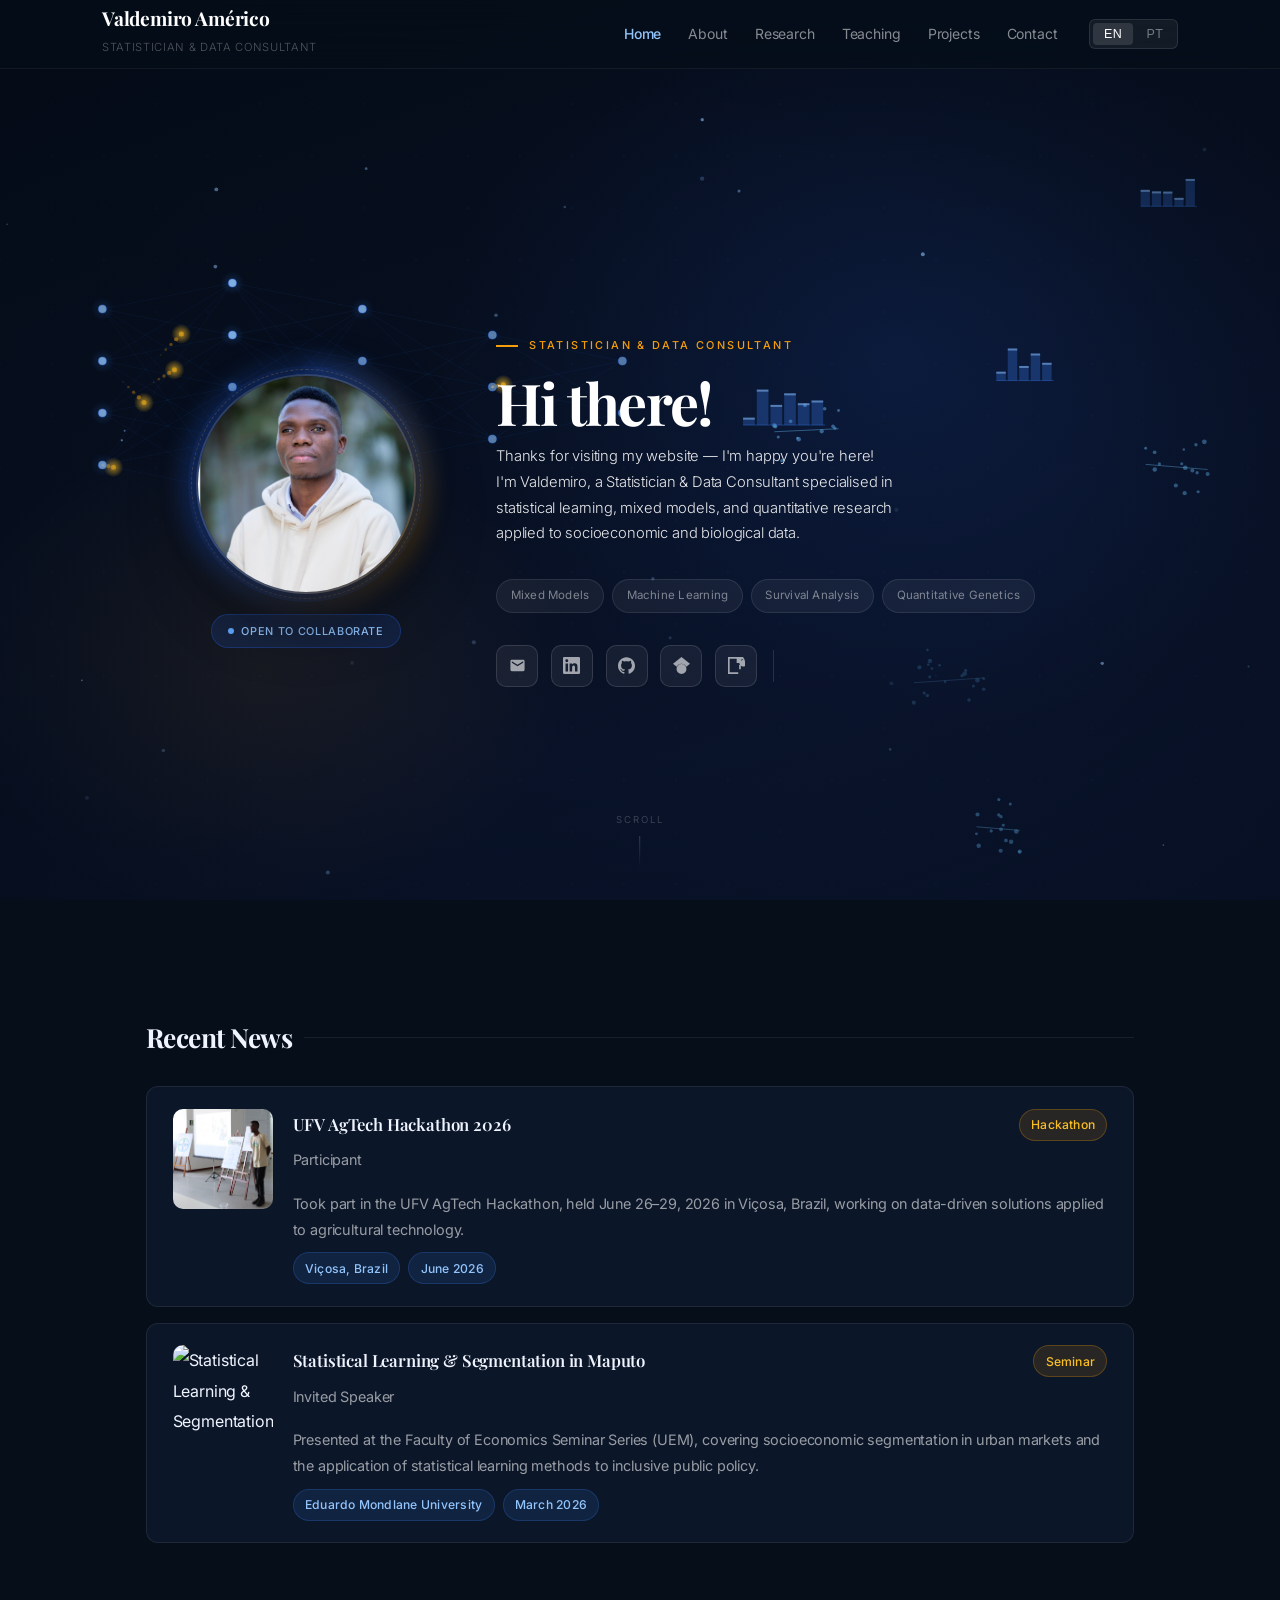
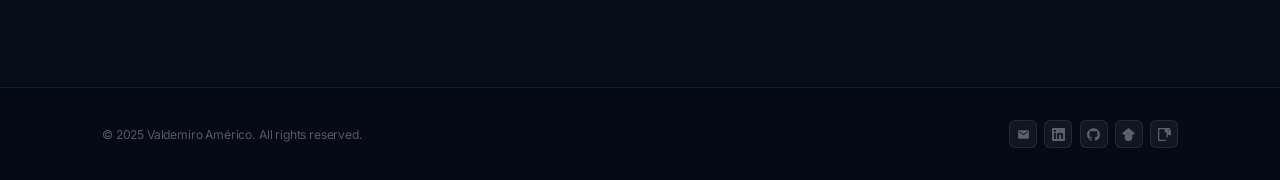
==== commit 1b93f5c2: "Minor improvements" ====
--- a/index.html
+++ b/index.html
@@ -546,7 +546,7 @@
 
 <div class="item-card">
   <div style="display:flex; gap:1.25rem; align-items:flex-start;">
-    <img src="assets/seminar_igm.JPG" alt="Statistical Learning & Segmentation in Maputo seminar"
+    <img src="assets/seminar_igm.jpg" alt="Statistical Learning & Segmentation in Maputo seminar"
          style="width:100px; height:100px; object-fit:cover; border-radius:10px; flex-shrink:0;">
     <div style="flex:1; min-width:0;">
       <div class="item-header">
@@ -888,10 +888,10 @@
       <a class="footer-social-link" href="mailto:valdemiroeusebio2@gmail.com" title="Email">
         <svg xmlns="http://www.w3.org/2000/svg" fill="currentColor" viewBox="0 0 24 24"><path d="M20 4H4c-1.1 0-2 .9-2 2v12c0 1.1.9 2 2 2h16c1.1 0 2-.9 2-2V6c0-1.1-.9-2-2-2zm0 4-8 5-8-5V6l8 5 8-5v2z"/></svg>
       </a>
-      <a class="footer-social-link" href="https://www.linkedin.com/in/valdemiro-americo/" target="_blank" rel="noopener" title="LinkedIn">
+      <a class="footer-social-link" href="https://www.linkedin.com/in/valdemiroamerico/" target="_blank" rel="noopener" title="LinkedIn">
         <svg xmlns="http://www.w3.org/2000/svg" fill="currentColor" viewBox="0 0 24 24"><path d="M20.447 20.452h-3.554v-5.569c0-1.328-.027-3.037-1.852-3.037-1.853 0-2.136 1.445-2.136 2.939v5.667H9.351V9h3.414v1.561h.046c.477-.9 1.637-1.85 3.37-1.85 3.601 0 4.267 2.37 4.267 5.455v6.286zM5.337 7.433a2.062 2.062 0 0 1-2.063-2.065 2.064 2.064 0 1 1 2.063 2.065zm1.782 13.019H3.555V9h3.564v11.452zM22.225 0H1.771C.792 0 0 .774 0 1.729v20.542C0 23.227.792 24 1.771 24h20.451C23.2 24 24 23.227 24 22.271V1.729C24 .774 23.2 0 22.222 0h.003z"/></svg>
       </a>
-      <a class="footer-social-link" href="https://github.com/Valdemiro-Americo" target="_blank" rel="noopener" title="GitHub">
+      <a class="footer-social-link" href="https://github.com/ValdemiroAmerico" target="_blank" rel="noopener" title="GitHub">
         <svg xmlns="http://www.w3.org/2000/svg" fill="currentColor" viewBox="0 0 24 24"><path d="M12 .297c-6.63 0-12 5.373-12 12 0 5.303 3.438 9.8 8.205 11.385.6.113.82-.258.82-.577 0-.285-.01-1.04-.015-2.04-3.338.724-4.042-1.61-4.042-1.61C4.422 18.07 3.633 17.7 3.633 17.7c-1.087-.744.084-.729.084-.729 1.205.084 1.838 1.236 1.838 1.236 1.07 1.835 2.809 1.305 3.495.998.108-.776.417-1.305.76-1.605-2.665-.3-5.466-1.332-5.466-5.93 0-1.31.465-2.38 1.235-3.22-.135-.303-.54-1.523.105-3.176 0 0 1.005-.322 3.3 1.23.96-.267 1.98-.399 3-.405 1.02.006 2.04.138 3 .405 2.28-1.552 3.285-1.23 3.285-1.23.645 1.653.24 2.873.12 3.176.765.84 1.23 1.91 1.23 3.22 0 4.61-2.805 5.625-5.475 5.92.42.36.81 1.096.81 2.22 0 1.606-.015 2.896-.015 3.286 0 .315.21.69.825.57C20.565 22.092 24 17.592 24 12.297c0-6.627-5.373-12-12-12"/></svg>
       </a>
       <a class="footer-social-link" href="https://scholar.google.com/citations?user=valdemiro-americo" target="_blank" rel="noopener" title="Google Scholar">
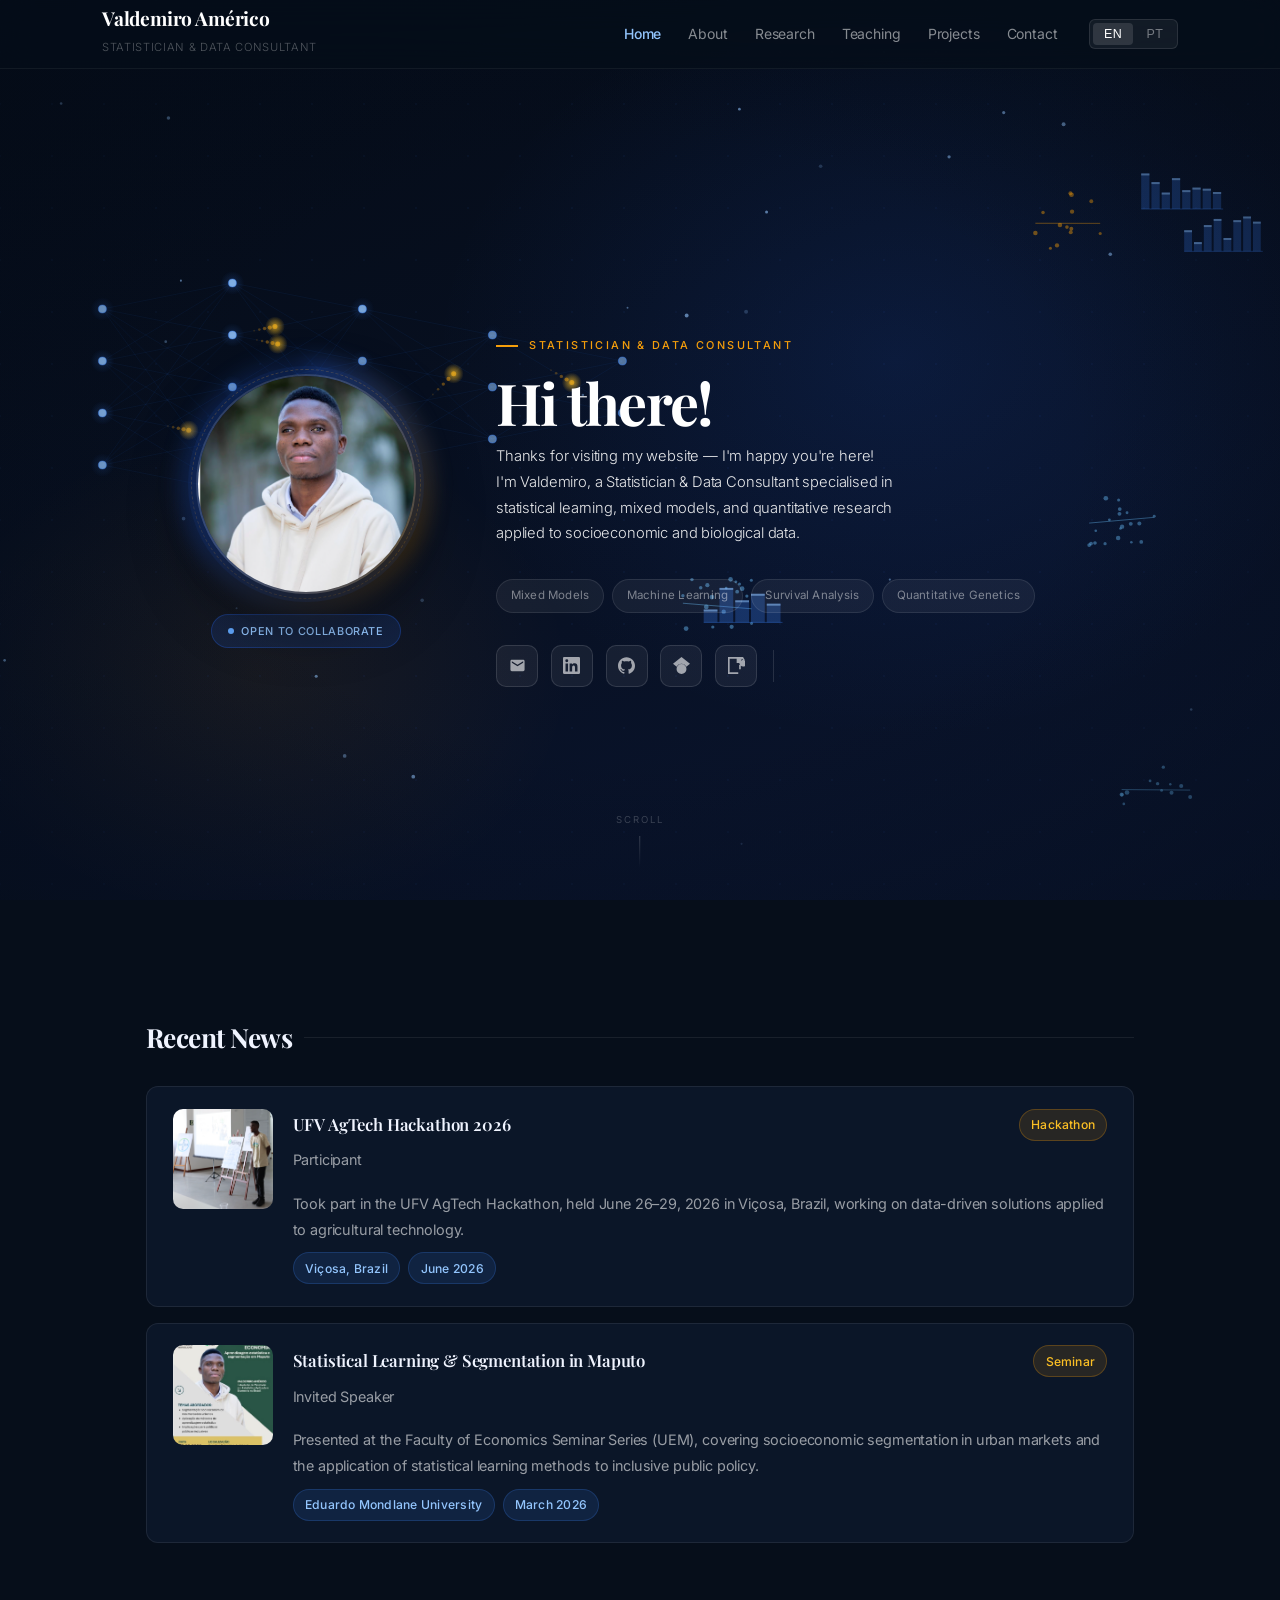
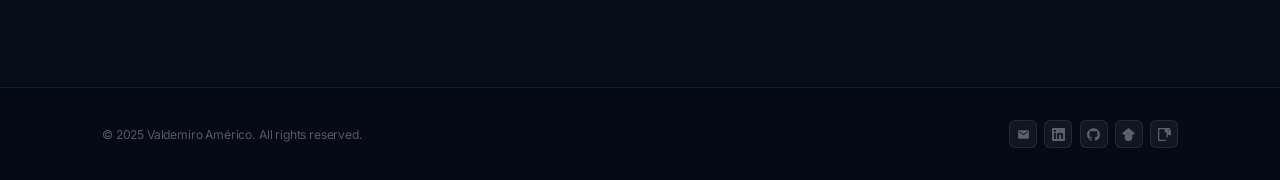
==== commit fd3984b8: "Minor improvements" ====
--- a/index.html
+++ b/index.html
@@ -546,7 +546,7 @@
 
 <div class="item-card">
   <div style="display:flex; gap:1.25rem; align-items:flex-start;">
-    <img src="assets/seminar_igm.jpg" alt="Statistical Learning & Segmentation in Maputo seminar"
+    <img src="assets/seminar_igm.png" alt="Statistical Learning & Segmentation in Maputo seminar"
          style="width:100px; height:100px; object-fit:cover; border-radius:10px; flex-shrink:0;">
     <div style="flex:1; min-width:0;">
       <div class="item-header">
@@ -585,7 +585,7 @@
                 </div>
                 <span class="tag accent">Hackathon</span>
               </div>
-              <p>Participei da UFV AgTech Hackathon, realizado entre os dias 26 a 29 de Junho de 2026 em Viçosa, Brasil, trabalhando em soluções orientadas por dados aplicadas à tecnologia agrícola.</p>
+              <p>Participei da UFV AgTech Hackathon, realizado entre os dias 26 a 29 de Junho de 2026 em Viçosa, MG, Brasil, trabalhando em soluções orientadas por dados aplicadas à tecnologia agrícola.</p>
               <div class="meta">
                 <span class="tag">Viçosa, Brasil</span>
                 <span class="tag">Junho 2026</span>
@@ -596,7 +596,7 @@
 
         <div class="item-card">
           <div style="display:flex; gap:1.25rem; align-items:flex-start;">
-            <img src="assets/seminar_igm.jpg" alt="Seminário sobre aprendizagem estatística e segmentação em Maputo"
+            <img src="assets/seminar_igm.png" alt="Seminário sobre aprendizagem estatística e segmentação em Maputo"
                  style="width:100px; height:100px; object-fit:cover; border-radius:10px; flex-shrink:0;">
             <div style="flex:1; min-width:0;">
               <div class="item-header">
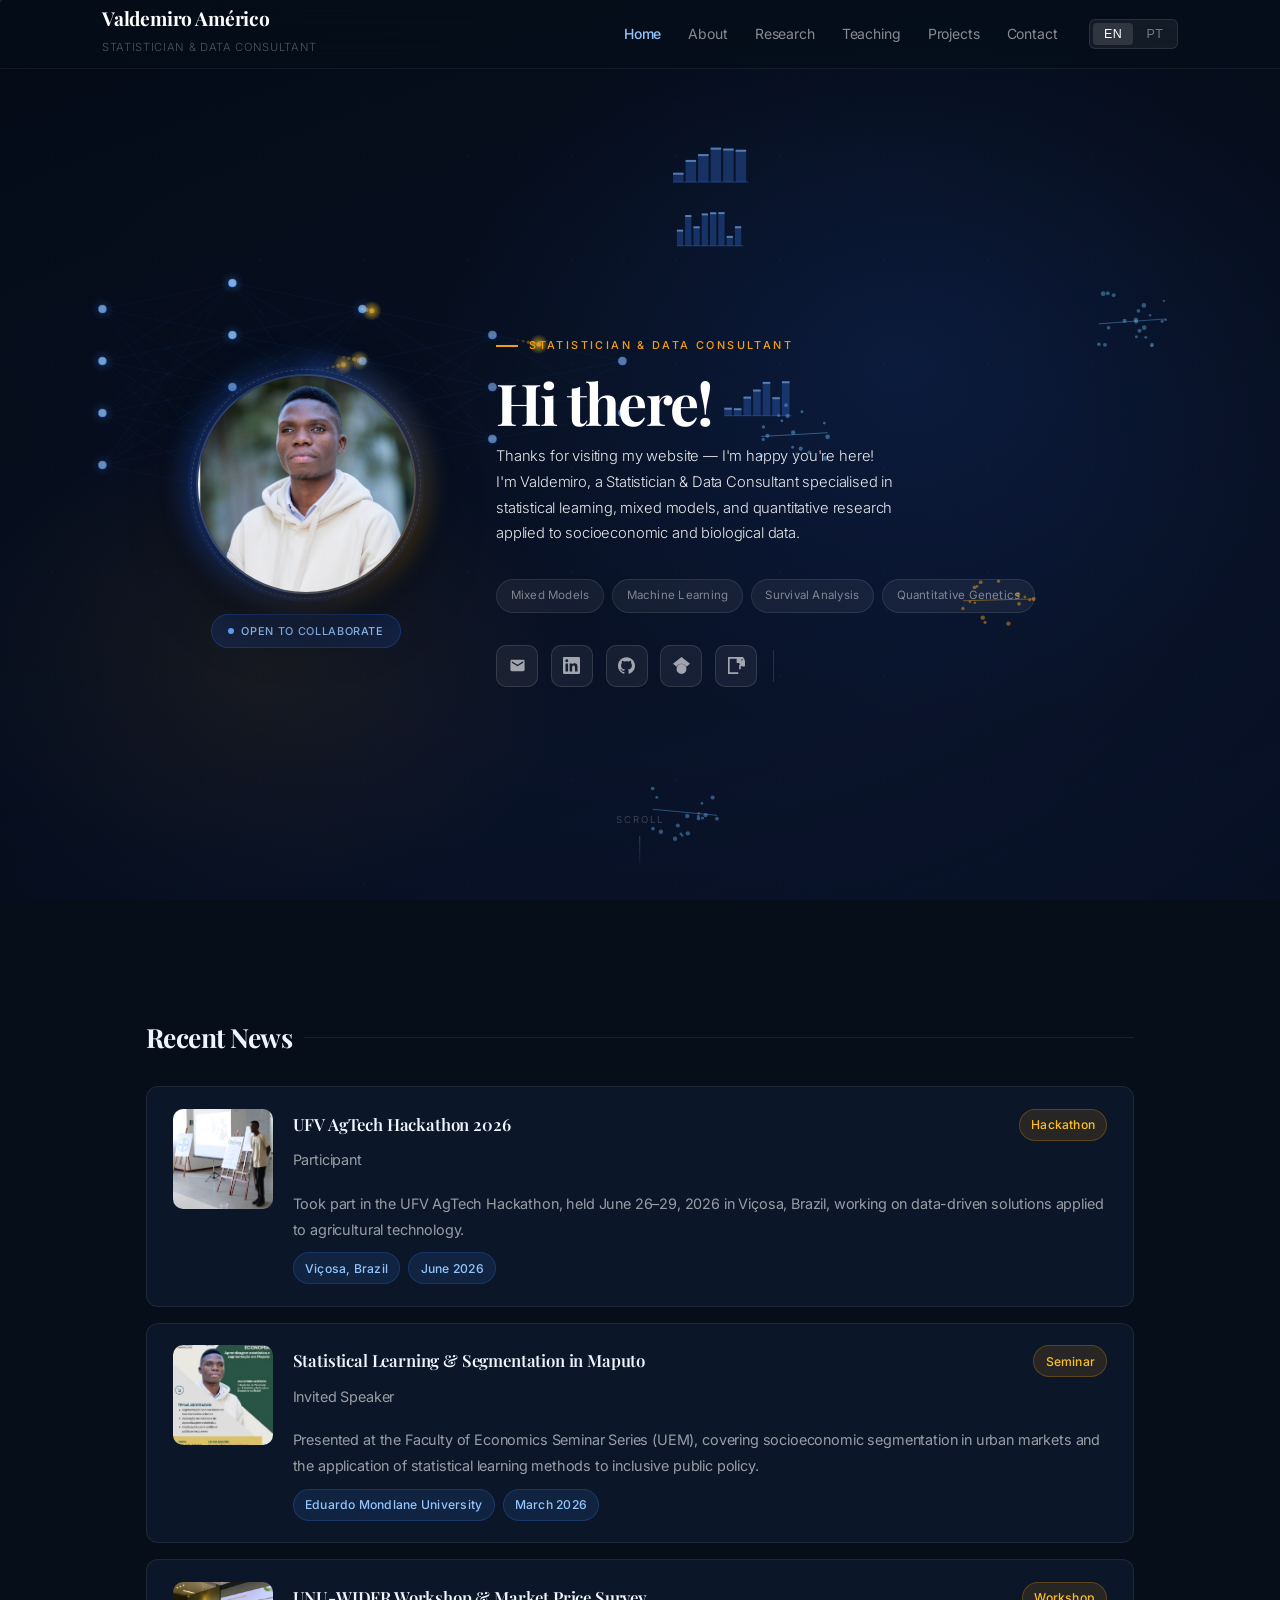
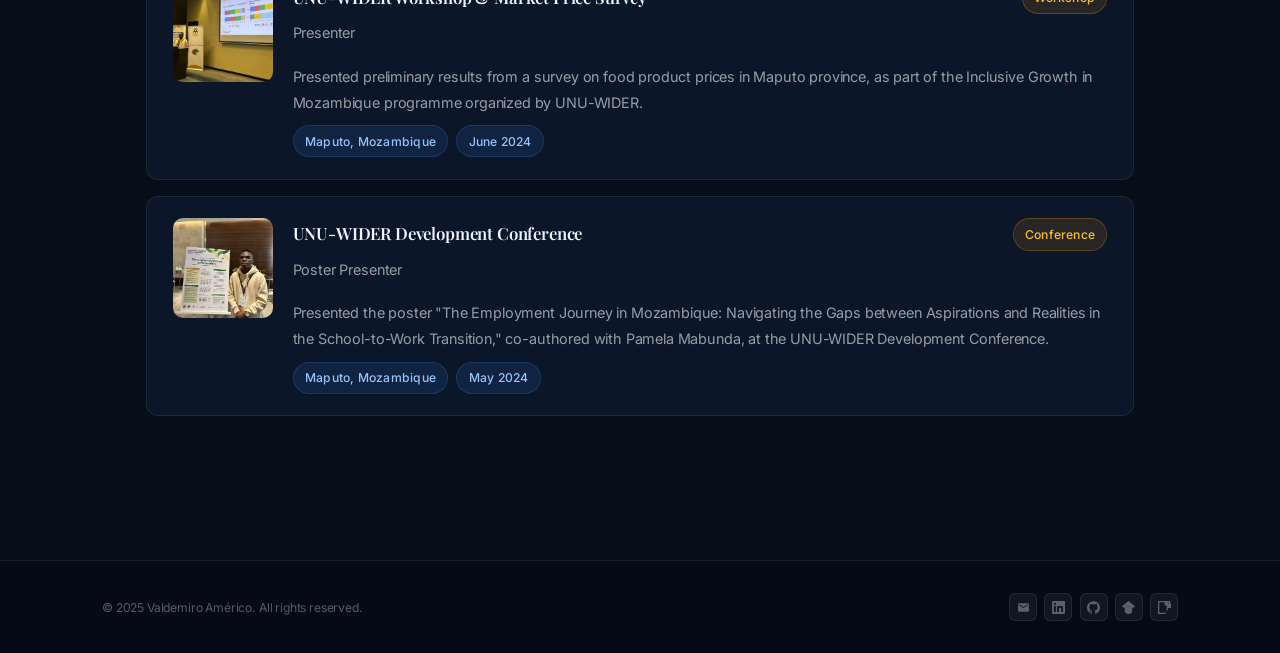
==== commit a3111bfe: "Minor improvement" ====
--- a/index.html
+++ b/index.html
@@ -560,6 +560,48 @@
       <div class="meta">
         <span class="tag">Eduardo Mondlane University</span>
         <span class="tag">March 2026</span>
+      </div>
+    </div>
+  </div>
+</div>
+
+<div class="item-card">
+  <div style="display:flex; gap:1.25rem; align-items:flex-start;">
+    <img src="assets/workshop_precos.jpg" alt="UNU-WIDER Workshop on Maputo Market Prices"
+         style="width:100px; height:100px; object-fit:cover; border-radius:10px; flex-shrink:0;">
+    <div style="flex:1; min-width:0;">
+      <div class="item-header">
+        <div>
+          <h3>UNU-WIDER Workshop <span class="amp">&amp;</span> Market Price Survey</h3>
+          <p class="item-role">Presenter</p>
+        </div>
+        <span class="tag accent">Workshop</span>
+      </div>
+      <p>Presented preliminary results from a survey on food product prices in Maputo province, as part of the Inclusive Growth in Mozambique programme organized by UNU-WIDER.</p>
+      <div class="meta">
+        <span class="tag">Maputo, Mozambique</span>
+        <span class="tag">June 2024</span>
+      </div>
+    </div>
+  </div>
+</div>
+
+<div class="item-card">
+  <div style="display:flex; gap:1.25rem; align-items:flex-start;">
+    <img src="assets/poster_widerconf.jpg" alt="UNU-WIDER Development Conference poster presentation"
+         style="width:100px; height:100px; object-fit:cover; border-radius:10px; flex-shrink:0;">
+    <div style="flex:1; min-width:0;">
+      <div class="item-header">
+        <div>
+          <h3>UNU-WIDER Development Conference</h3>
+          <p class="item-role">Poster Presenter</p>
+        </div>
+        <span class="tag accent">Conference</span>
+      </div>
+      <p>Presented the poster "The Employment Journey in Mozambique: Navigating the Gaps between Aspirations and Realities in the School-to-Work Transition," co-authored with Pamela Mabunda, at the UNU-WIDER Development Conference.</p>
+      <div class="meta">
+        <span class="tag">Maputo, Mozambique</span>
+        <span class="tag">May 2024</span>
       </div>
     </div>
   </div>
@@ -614,6 +656,50 @@
             </div>
           </div>
         </div>
+
+
+        <div class="item-card">
+  <div style="display:flex; gap:1.25rem; align-items:flex-start;">
+    <img src="assets/workshop_precos.jpg" alt="Workshop da UNU-WIDER sobre preços em Maputo"
+         style="width:100px; height:100px; object-fit:cover; border-radius:10px; flex-shrink:0;">
+    <div style="flex:1; min-width:0;">
+      <div class="item-header">
+        <div>
+          <h3>Workshop da UNU-WIDER <span class="amp">&amp;</span> Inquérito de Preços</h3>
+          <p class="item-role">Apresentador</p>
+        </div>
+        <span class="tag accent">Workshop</span>
+      </div>
+      <p>Apresentei os resultados preliminares de um inquérito sobre preços de produtos alimentares na província de Maputo, no âmbito do programa Crescimento Inclusivo em Moçambique, organizado pela UNU-WIDER.</p>
+      <div class="meta">
+        <span class="tag">Maputo, Moçambique</span>
+        <span class="tag">Junho 2024</span>
+      </div>
+    </div>
+  </div>
+</div>
+
+<div class="item-card">
+  <div style="display:flex; gap:1.25rem; align-items:flex-start;">
+    <img src="assets/poster_widerconf.jpg" alt="Apresentação de pôster na Conferência da UNU-WIDER"
+         style="width:100px; height:100px; object-fit:cover; border-radius:10px; flex-shrink:0;">
+    <div style="flex:1; min-width:0;">
+      <div class="item-header">
+        <div>
+          <h3>Conferência de Desenvolvimento da UNU-WIDER</h3>
+          <p class="item-role">Apresentador de Pôster</p>
+        </div>
+        <span class="tag accent">Conferência</span>
+      </div>
+      <p>Apresentei o pôster "The Employment Journey in Mozambique: Navigating the Gaps between Aspirations and Realities in the School-to-Work Transition," em coautoria com Pamela Mabunda, na Conferência de Desenvolvimento da UNU-WIDER.</p>
+      <div class="meta">
+        <span class="tag">Maputo, Moçambique</span>
+        <span class="tag">Maio 2024</span>
+      </div>
+    </div>
+  </div>
+</div>
+
 
       </div>
     </div>
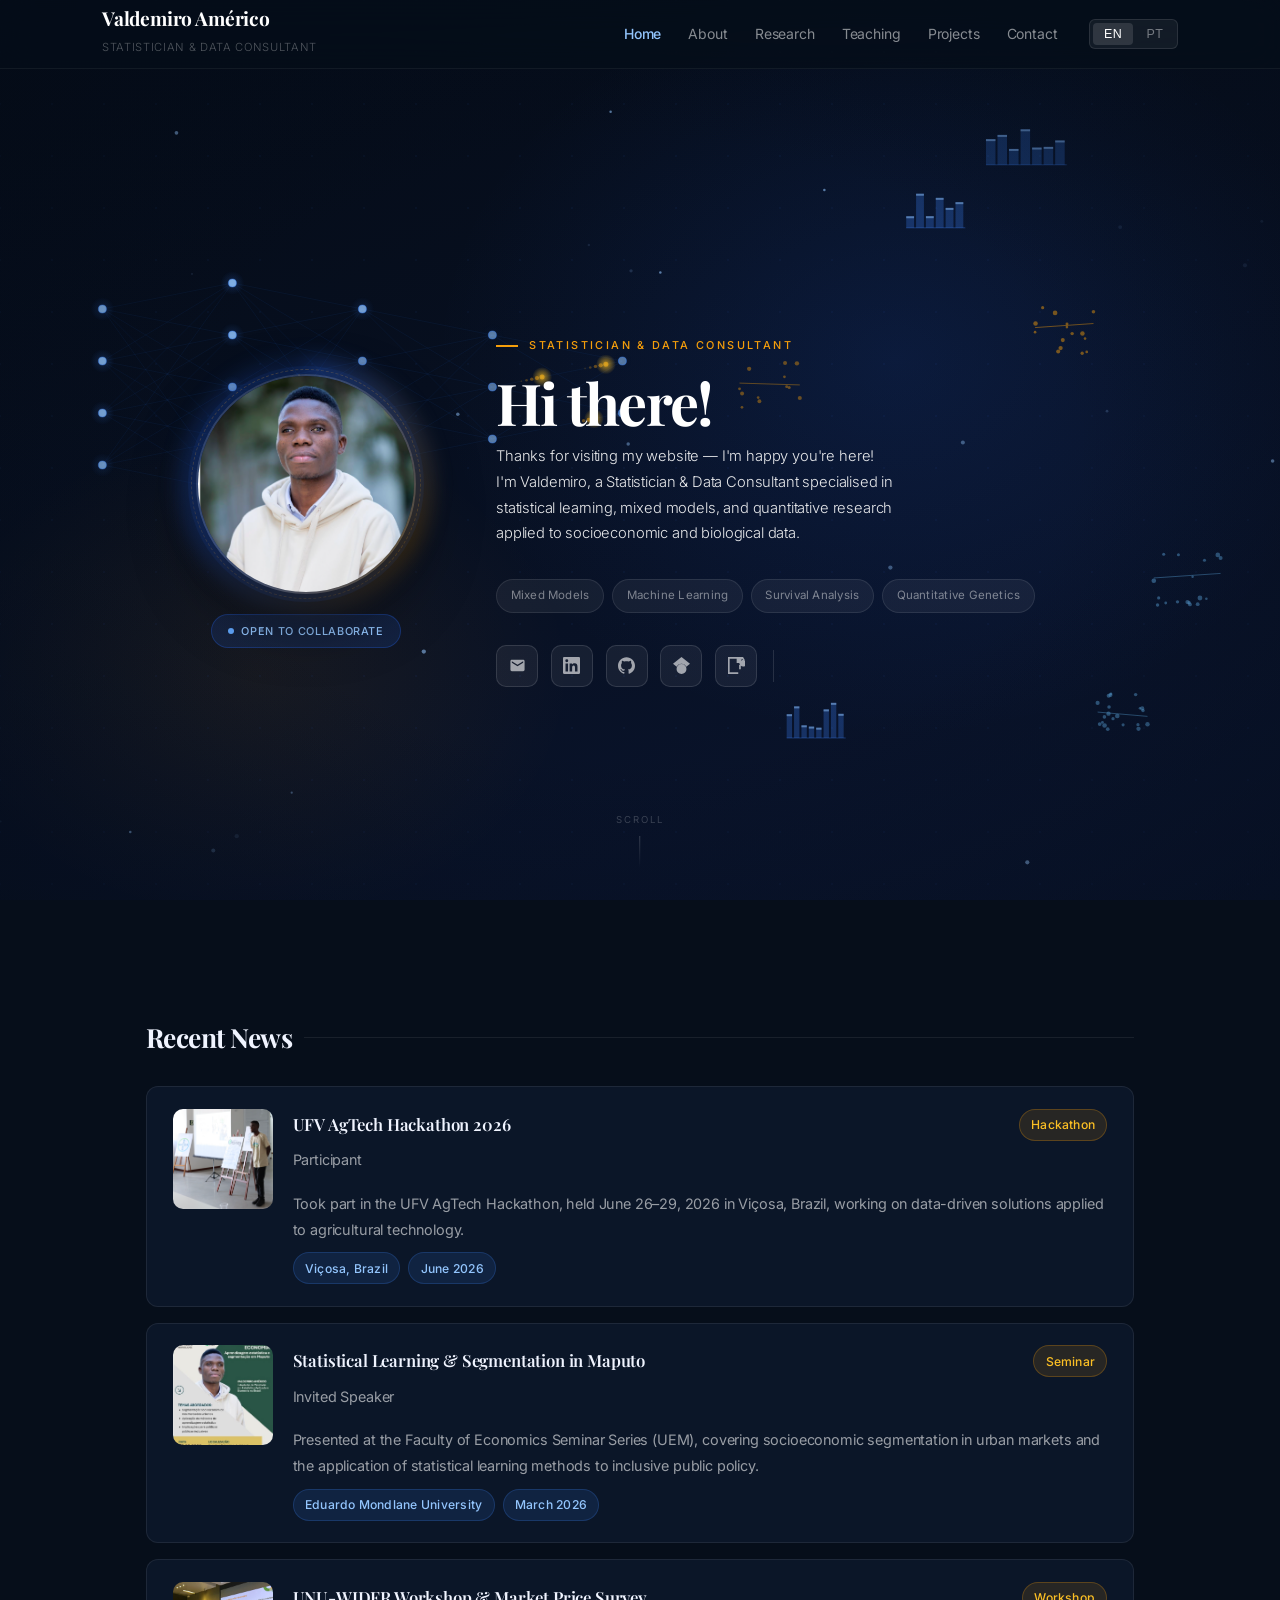
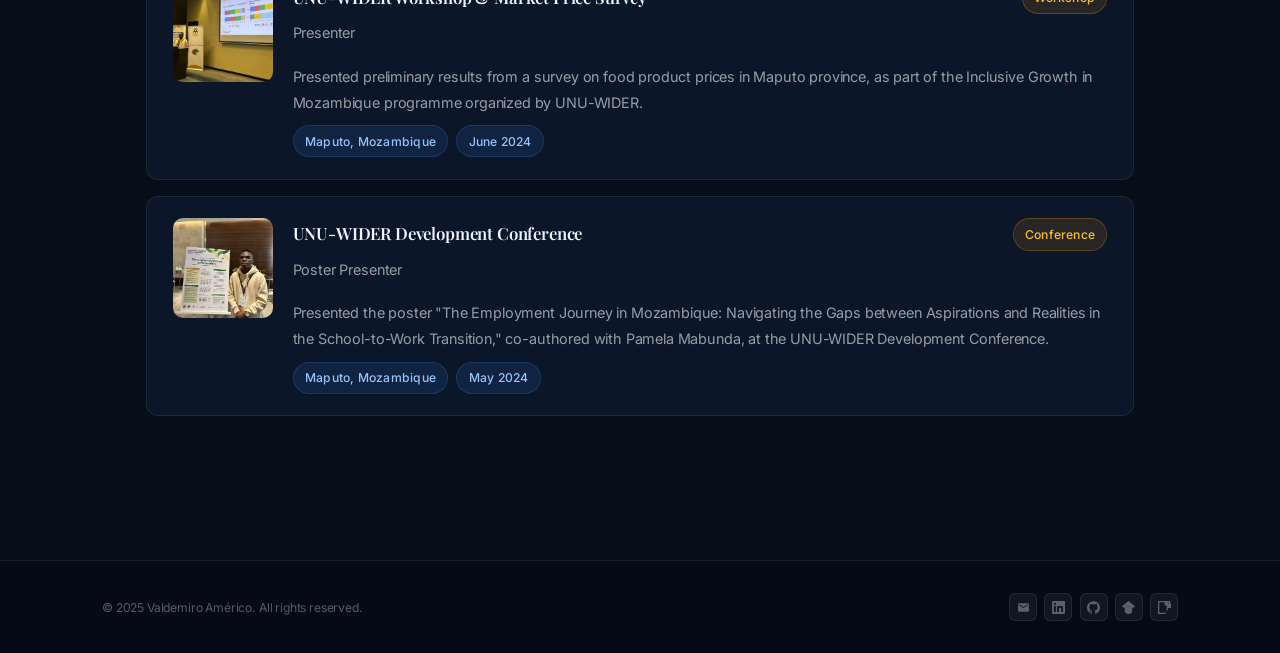
==== commit 726d0b2e: "Minor improvement" ====
--- a/index.html
+++ b/index.html
@@ -462,7 +462,8 @@
         <p class="hero-eyebrow lang-en">Statistician &amp; Data Consultant</p>
         <p class="hero-eyebrow lang-pt">Estatístico &amp; Consultor de Dados</p>
 
-        <h1 class="hero-name">Hi there! </h1>
+       <h1 class="hero-name lang-en">Hi there!</h1>
+      <h1 class="hero-name lang-pt">Olá!</h1>
 
         <p class="hero-desc lang-en">
           Thanks for visiting my website — I'm happy you're here!
@@ -658,7 +659,7 @@
         </div>
 
 
-        <div class="item-card">
+ <div class="item-card">
   <div style="display:flex; gap:1.25rem; align-items:flex-start;">
     <img src="assets/workshop_precos.jpg" alt="Workshop da UNU-WIDER sobre preços em Maputo"
          style="width:100px; height:100px; object-fit:cover; border-radius:10px; flex-shrink:0;">
@@ -698,7 +699,7 @@
       </div>
     </div>
   </div>
-</div>
+</div>       
 
 
       </div>
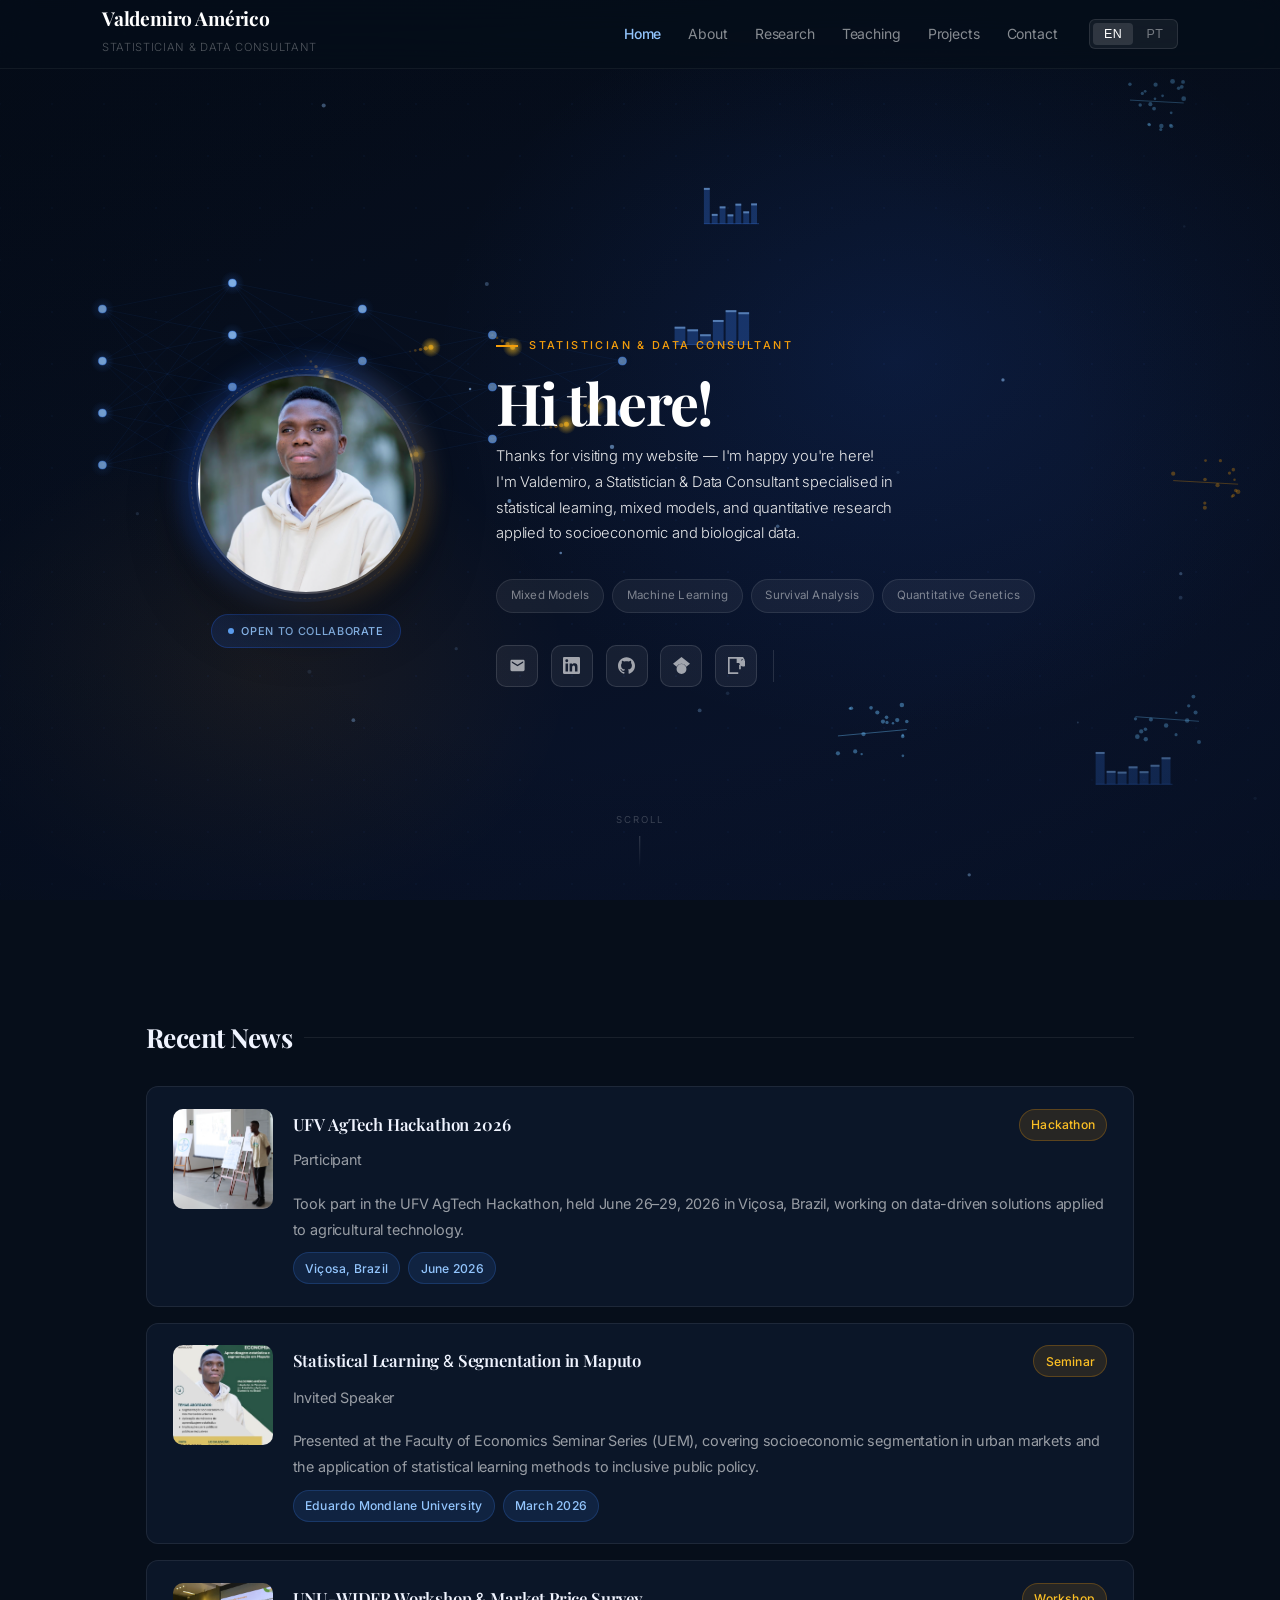
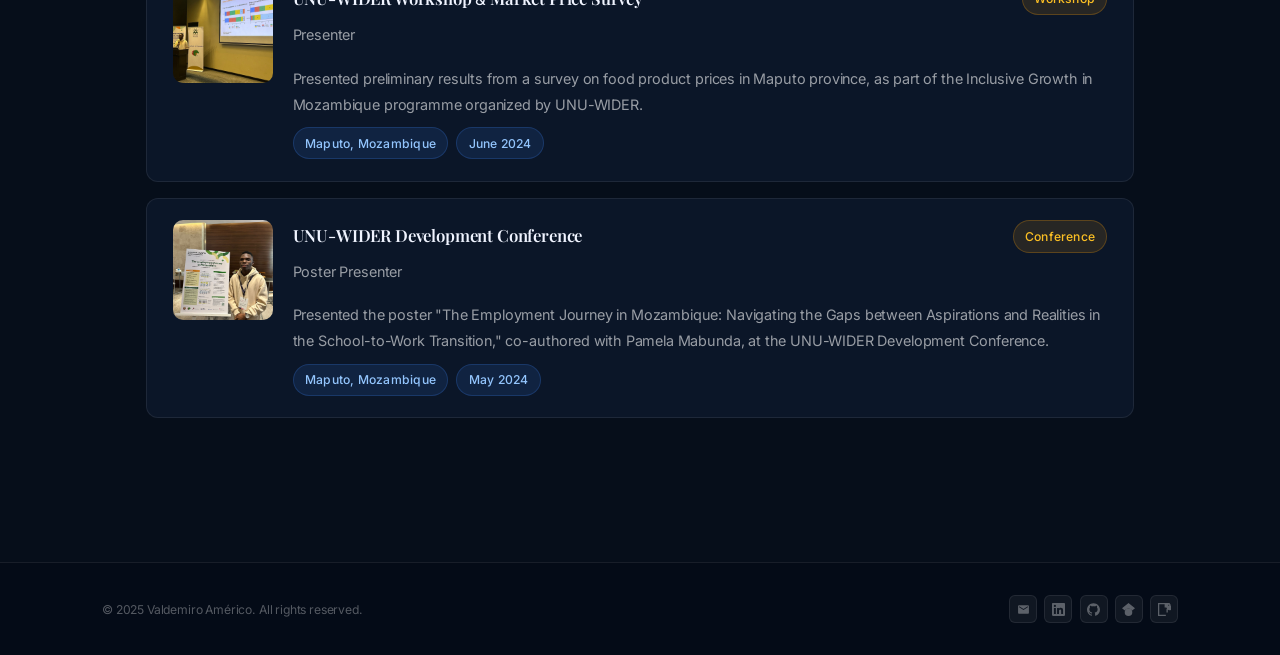
==== commit 9c13605e: "Minor improvement" ====
--- a/index.html
+++ b/index.html
@@ -421,6 +421,9 @@
       <p class="lang-en">Statistician &amp; Data Consultant</p>
       <p class="lang-pt">Estatístico &amp; Consultor de Dados</p>
     </div>
+    <button class="nav-toggle" onclick="document.querySelector('.nav-right').classList.toggle('open')">
+      <span></span><span></span><span></span>
+    </button>
     <div class="nav-right">
       <ul>
         <li><a href="index.html" data-page="index"><span class="lang-en">Home</span><span class="lang-pt">Início</span></a></li>
@@ -525,7 +528,7 @@
       <div class="item-list">
 
 <div class="item-card">
-  <div style="display:flex; gap:1.25rem; align-items:flex-start;">
+  <div class="news-card-flex">
     <img src="assets/hackathon_bayer.png" alt="UFV AgTech Hackathon 2026"
          style="width:100px; height:100px; object-fit:cover; border-radius:10px; flex-shrink:0;">
     <div style="flex:1; min-width:0;">
@@ -546,7 +549,7 @@
 </div>
 
 <div class="item-card">
-  <div style="display:flex; gap:1.25rem; align-items:flex-start;">
+  <div class="news-card-flex">
     <img src="assets/seminar_igm.png" alt="Statistical Learning & Segmentation in Maputo seminar"
          style="width:100px; height:100px; object-fit:cover; border-radius:10px; flex-shrink:0;">
     <div style="flex:1; min-width:0;">
@@ -567,7 +570,7 @@
 </div>
 
 <div class="item-card">
-  <div style="display:flex; gap:1.25rem; align-items:flex-start;">
+  <div class="news-card-flex">
     <img src="assets/workshop_precos.jpg" alt="UNU-WIDER Workshop on Maputo Market Prices"
          style="width:100px; height:100px; object-fit:cover; border-radius:10px; flex-shrink:0;">
     <div style="flex:1; min-width:0;">
@@ -588,7 +591,7 @@
 </div>
 
 <div class="item-card">
-  <div style="display:flex; gap:1.25rem; align-items:flex-start;">
+  <div class="news-card-flex">
     <img src="assets/poster_widerconf.jpg" alt="UNU-WIDER Development Conference poster presentation"
          style="width:100px; height:100px; object-fit:cover; border-radius:10px; flex-shrink:0;">
     <div style="flex:1; min-width:0;">
@@ -617,7 +620,7 @@
       <div class="item-list">
 
         <div class="item-card">
-          <div style="display:flex; gap:1.25rem; align-items:flex-start;">
+          <div class="news-card-flex">
             <img src="assets/hackathon_bayer.png" alt="UFV AgTech Hackathon 2026"
                  style="width:100px; height:100px; object-fit:cover; border-radius:10px; flex-shrink:0;">
             <div style="flex:1; min-width:0;">
@@ -638,7 +641,7 @@
         </div>
 
         <div class="item-card">
-          <div style="display:flex; gap:1.25rem; align-items:flex-start;">
+          <div class="news-card-flex">
             <img src="assets/seminar_igm.png" alt="Seminário sobre aprendizagem estatística e segmentação em Maputo"
                  style="width:100px; height:100px; object-fit:cover; border-radius:10px; flex-shrink:0;">
             <div style="flex:1; min-width:0;">
@@ -660,7 +663,7 @@
 
 
  <div class="item-card">
-  <div style="display:flex; gap:1.25rem; align-items:flex-start;">
+ <div class="news-card-flex">
     <img src="assets/workshop_precos.jpg" alt="Workshop da UNU-WIDER sobre preços em Maputo"
          style="width:100px; height:100px; object-fit:cover; border-radius:10px; flex-shrink:0;">
     <div style="flex:1; min-width:0;">
@@ -681,7 +684,7 @@
 </div>
 
 <div class="item-card">
-  <div style="display:flex; gap:1.25rem; align-items:flex-start;">
+  <div class="news-card-flex">
     <img src="assets/poster_widerconf.jpg" alt="Apresentação de pôster na Conferência da UNU-WIDER"
          style="width:100px; height:100px; object-fit:cover; border-radius:10px; flex-shrink:0;">
     <div style="flex:1; min-width:0;">
--- a/style.css
+++ b/style.css
@@ -32,6 +32,12 @@
 --font-body:    'Inter', system-ui, sans-serif;
 --font-mono:    'JetBrains Mono', monospace;
 
+.amp {
+  font-family: 'Inter', sans-serif;
+  font-weight: 400;
+  font-style: normal;
+}
+
   /* Shape */
   --radius-sm:  6px;
   --radius-md:  12px;
@@ -44,6 +50,20 @@
 
   --transition: 0.25s cubic-bezier(0.4,0,0.2,1);
 }
+
+
+.nav-toggle { display: none; }
+
+
+.pub-link {
+  display: inline-block;
+  margin-top: 0.6rem;
+  font-size: 0.85rem;
+  color: var(--sky);
+  text-decoration: none;
+  font-weight: 500;
+}
+.pub-link:hover { text-decoration: underline; }
 
 /* ══════════════════════════════════════════════════════
    RESET & BASE
@@ -482,9 +502,9 @@
   content: '';
   position: absolute;
   left: 0; top: 0; bottom: 0;
-  width: 3px;
+  width: 5px;
   background: var(--sky);
-  border-radius: 3px 0 0 3px;
+  border-radius: 5px 0 0 5px;
   transform: scaleY(0);
   transform-origin: bottom;
   transition: transform var(--transition);
@@ -707,4 +727,37 @@
 .reveal-delay-1 { transition-delay: 0.1s; }
 .reveal-delay-2 { transition-delay: 0.2s; }
 .reveal-delay-3 { transition-delay: 0.3s; }
-.reveal-delay-4 { transition-delay: 0.4s; }+.reveal-delay-4 { transition-delay: 0.4s; }
+
+
+.nav-toggle { display: none; }
+
+@media (max-width: 700px) {
+  .nav-toggle {
+    display: flex;
+    flex-direction: column;
+    gap: 4px;
+    background: none;
+    border: none;
+    cursor: pointer;
+    padding: 0.5rem;
+  }
+  .nav-toggle span {
+    width: 22px; height: 2px;
+    background: var(--text-primary);
+    border-radius: 2px;
+  }
+  .nav-right { display: none; flex-direction: column; align-items: flex-start; width: 100%; gap: 1rem; }
+  .nav-right.open { display: flex; }
+  nav { flex-wrap: wrap; height: auto; padding: 0.85rem 1.25rem; }
+  nav ul { flex-direction: column; align-items: flex-start; width: 100%; gap: 0.25rem; }
+  nav ul li a { display: block; width: 100%; padding: 0.6rem 0.5rem; }
+}
+
+.news-card-flex { display: flex; gap: 1.25rem; align-items: flex-start; }
+
+@media (max-width: 560px) {
+  .news-card-flex { flex-direction: column; }
+  .news-card-flex img { width: 100%; height: 160px; }
+  .item-header { flex-wrap: wrap; gap: 0.5rem; }
+}
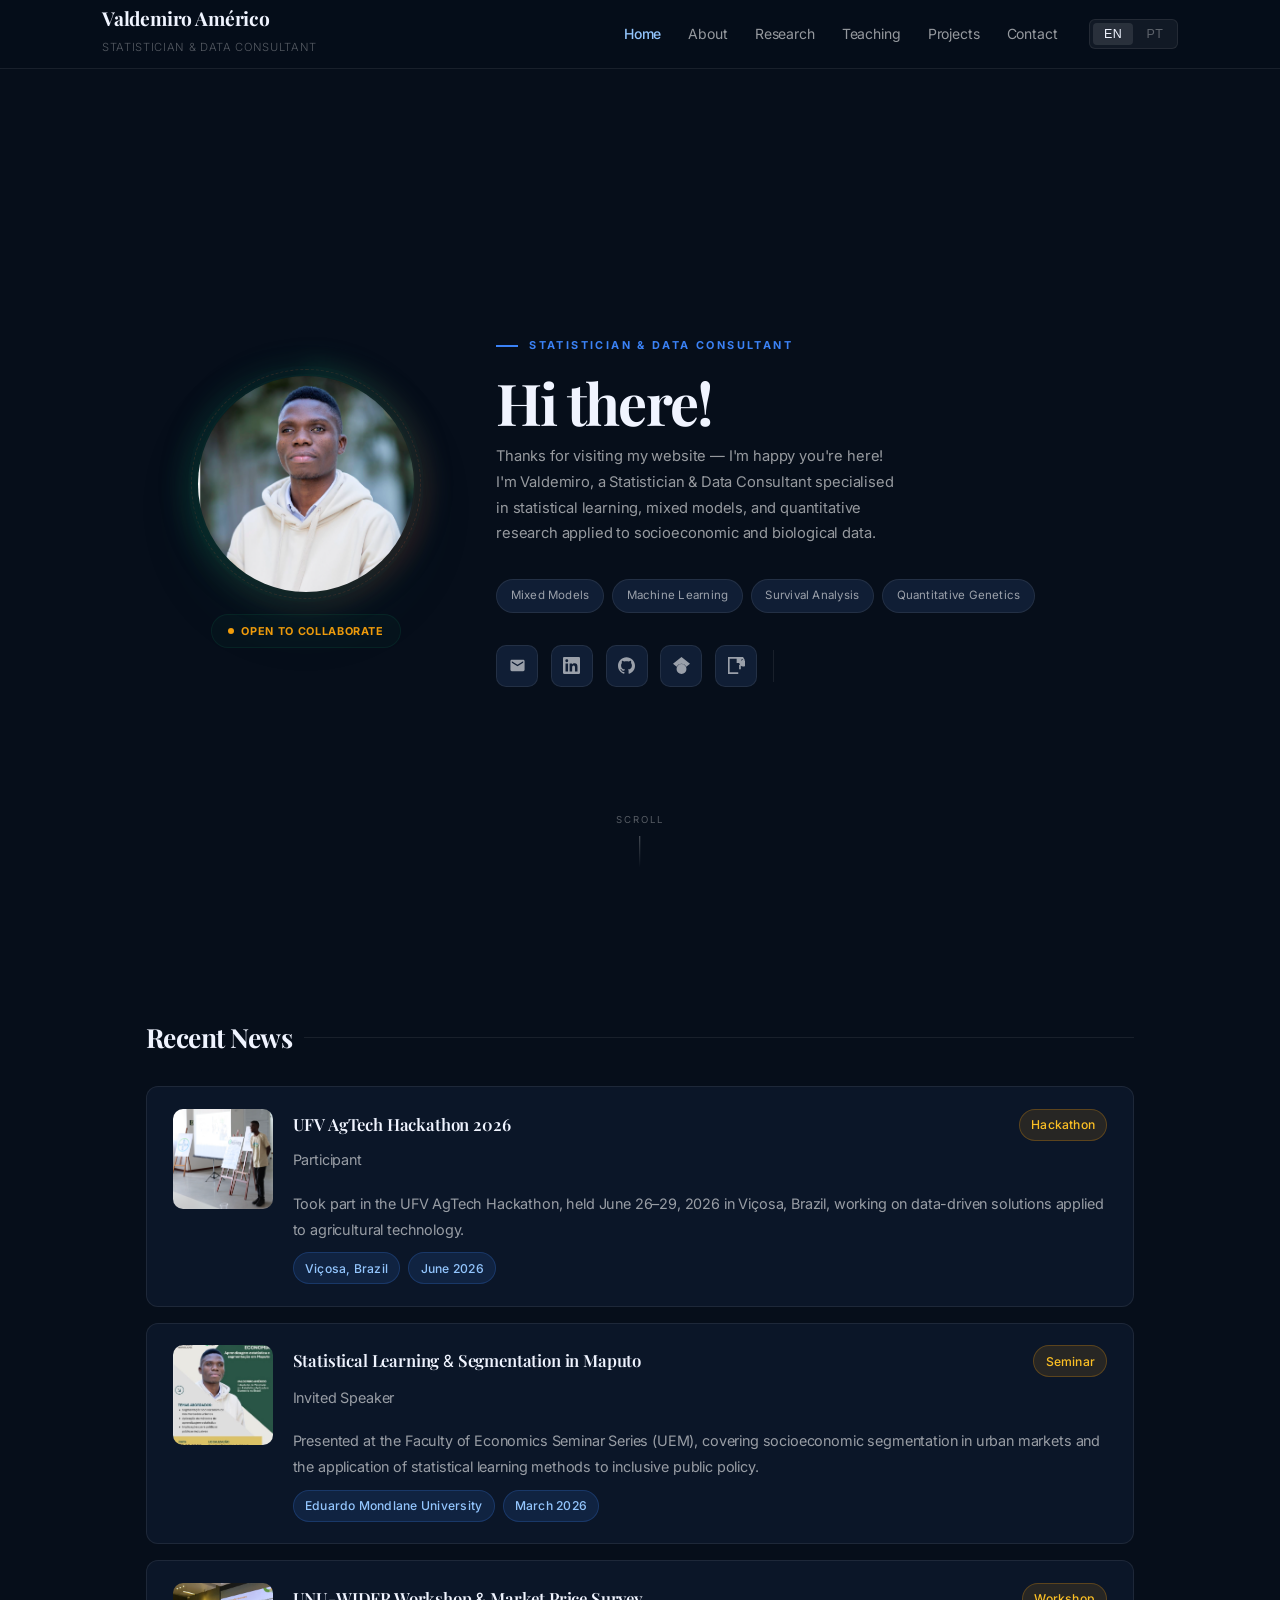
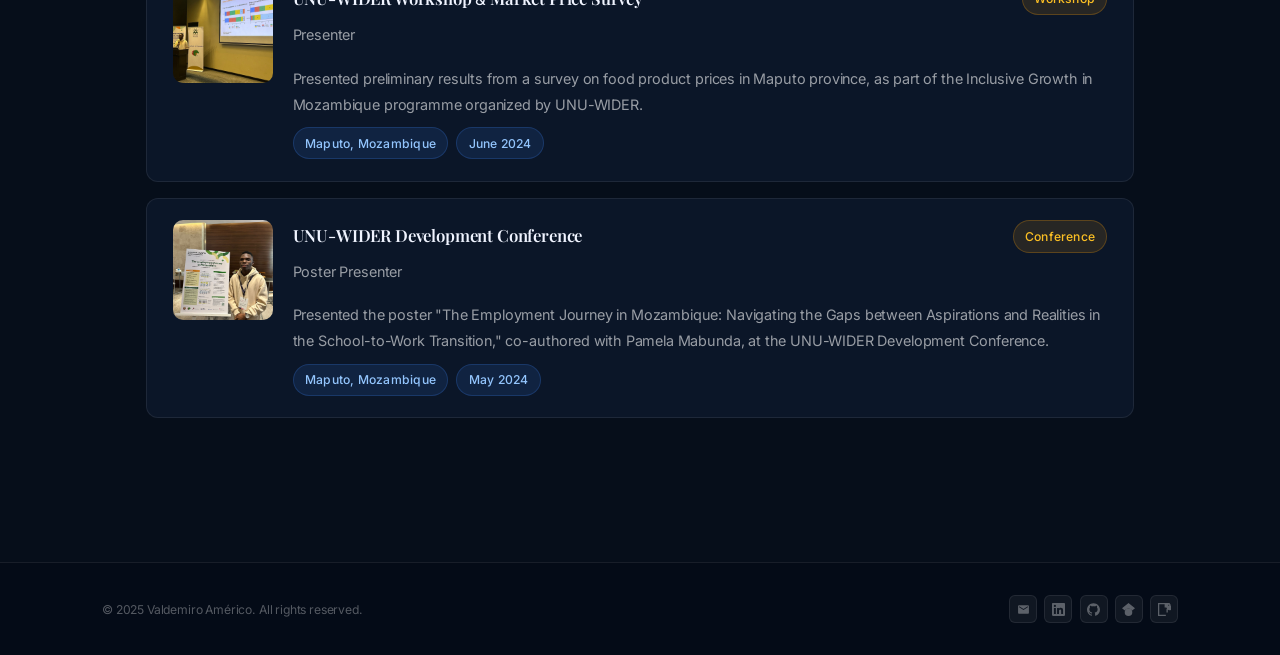
==== commit ffeb0bf2: "Fix internal links to use root instead of index.html" ====
--- a/index.html
+++ b/index.html
@@ -10,28 +10,16 @@
     html, body { height: 100%; }
 
     body[data-page="index"] {
-      background: #060e1a;
+      background: var(--bg-base);
       overflow-x: hidden;
     }
 
-    /* ── Fixed transparent nav ── */
+    /* ── Fixed nav (colors now come from the global teal header in style.css) ── */
     body[data-page="index"] header {
       position: fixed;
       top: 0; left: 0; right: 0;
-      background: rgba(6,14,26,0.65);
-      border-bottom: 1px solid rgba(255,255,255,0.055);
-      backdrop-filter: blur(18px);
-      -webkit-backdrop-filter: blur(18px);
       z-index: 200;
     }
-    body[data-page="index"] .nav-brand h1        { color: #fff; }
-    body[data-page="index"] .nav-brand p         { color: rgba(255,255,255,0.3); }
-    body[data-page="index"] nav ul li a          { color: rgba(255,255,255,0.52); }
-    body[data-page="index"] nav ul li a:hover    { color: #fff; background: rgba(255,255,255,0.055); }
-    body[data-page="index"] nav ul li a.active-page { color: #93c5fd; }
-    body[data-page="index"] .language-switcher  { background: rgba(255,255,255,0.06); border-color: rgba(255,255,255,0.1); }
-    body[data-page="index"] .language-switcher button        { color: rgba(255,255,255,0.42); }
-    body[data-page="index"] .language-switcher button.active { background: rgba(255,255,255,0.12); color: #fff; box-shadow: none; }
 
     /* ── Main ── */
     body[data-page="index"] main {
@@ -43,40 +31,21 @@
     /* ══════════════════════════════════════
        HERO SECTION
     ══════════════════════════════════════ */
-.hero-section {
-  position: relative;
-  min-height: 100vh;
-  display: flex;
-  align-items: flex-start;
-  justify-content: center;
-  overflow: hidden;
-  padding-top: 14rem;
-}
-
-    /* Deep layered dark background */
+    .hero-section {
+      position: relative;
+      min-height: 100vh;
+      display: flex;
+      align-items: flex-start;
+      justify-content: center;
+      overflow: hidden;
+      padding-top: 14rem;
+    }
+
+    /* Light background */
     .hero-section::before {
       content: '';
       position: absolute; inset: 0; z-index: 0;
-      background:
-        radial-gradient(ellipse 60% 70% at 70% 40%, rgba(37,99,235,0.13) 0%, transparent 60%),
-        radial-gradient(ellipse 45% 50% at 20% 75%, rgba(245,158,11,0.07) 0%, transparent 55%),
-        linear-gradient(160deg, #040b17 0%, #070f1f 40%, #0a1530 100%);
-    }
-
-    /* Animated ML canvas — full background */
-    #hero-canvas {
-      position: absolute; inset: 0;
-      width: 100%; height: 100%;
-      z-index: 1;
-      pointer-events: none;
-    }
-
-    /* Subtle vignette over canvas */
-    .hero-section::after {
-      content: '';
-      position: absolute; inset: 0; z-index: 2;
-      background: radial-gradient(ellipse 85% 85% at 50% 50%, transparent 40%, rgba(4,11,23,0.72) 100%);
-      pointer-events: none;
+      background: var(--bg-base);
     }
 
     /* ── Inner content ── */
@@ -111,10 +80,10 @@
       inset: -16px;
       border-radius: 50%;
       background: conic-gradient(
-        rgba(37,99,235,0.35) 0deg,
-        rgba(245,158,11,0.25) 120deg,
-        rgba(37,99,235,0.35) 240deg,
-        rgba(37,99,235,0.15) 360deg
+        rgba(11,77,61,0.35) 0deg,
+        rgba(139,58,42,0.25) 120deg,
+        rgba(11,77,61,0.35) 240deg,
+        rgba(11,77,61,0.15) 360deg
       );
       border-radius: 50%;
       animation: rotateConic 8s linear infinite;
@@ -127,7 +96,7 @@
       position: absolute;
       inset: -5px;
       border-radius: 50%;
-      border: 1.5px dashed rgba(245,158,11,0.3);
+      border: 1.5px dashed rgba(139,58,42,0.35);
       animation: spinRing 20s linear infinite;
     }
 
@@ -143,10 +112,10 @@
       display: block;
       position: relative;
       z-index: 1;
-      border: 2.5px solid rgba(255,255,255,0.14);
+      border: 2.5px solid rgba(11,77,61,0.18);
       box-shadow:
-        0 0 0 8px rgba(37,99,235,0.08),
-        0 24px 60px rgba(0,0,0,0.6);
+        0 0 0 8px rgba(11,77,61,0.08),
+        0 24px 60px rgba(11,77,61,0.15);
       transition: transform 0.4s ease;
     }
 
@@ -159,8 +128,8 @@
       align-items: center;
       justify-content: center;
       gap: 0.45rem;
-      background: rgba(37,99,235,0.15);
-      border: 1px solid rgba(37,99,235,0.3);
+      background: rgba(11,77,61,0.10);
+      border: 1px solid rgba(11,77,61,0.28);
       border-radius: 100px;
       padding: 0.35rem 1rem;
       width: fit-content;
@@ -170,16 +139,16 @@
     .hero-badge-dot {
       width: 6px; height: 6px;
       border-radius: 50%;
-      background: #60a5fa;
+      background: var(--accent);
       animation: blink 2s ease-in-out infinite;
     }
     @keyframes blink { 0%,100%{opacity:1} 50%{opacity:0.3} }
 
     .hero-badge span {
       font-size: 0.68rem;
-      font-weight: 500;
+      font-weight: 700;
       letter-spacing: 0.06em;
-      color: #93c5fd;
+      color: var(--accent);
       text-transform: uppercase;
     }
 
@@ -191,27 +160,27 @@
       min-width: 0;
     }
 
-.hero-eyebrow {
-  font-size: 0.68rem;
-  font-weight: 500;
-  letter-spacing: 0.22em;
-  text-transform: uppercase;
-  color: #f59e0b;
-  margin-bottom: 1rem;
-  align-items: center;
-  gap: 0.7rem;
-  opacity: 0;
-  animation: fadeUp 0.7s ease 0.1s both;
-}
-
-body[data-lang="en"] .hero-eyebrow.lang-en,
-body[data-lang="pt"] .hero-eyebrow.lang-pt {
-  display: flex;
-}
+    .hero-eyebrow {
+      font-size: 0.68rem;
+      font-weight: 700;
+      letter-spacing: 0.22em;
+      text-transform: uppercase;
+      color: var(--sky);
+      margin-bottom: 1rem;
+      align-items: center;
+      gap: 0.7rem;
+      opacity: 0;
+      animation: fadeUp 0.7s ease 0.1s both;
+    }
+
+    body[data-lang="en"] .hero-eyebrow.lang-en,
+    body[data-lang="pt"] .hero-eyebrow.lang-pt {
+      display: flex;
+    }
     .hero-eyebrow::before {
       content: '';
       width: 22px; height: 1.5px;
-      background: #f59e0b;
+      background: var(--sky);
       flex-shrink: 0;
     }
 
@@ -219,7 +188,7 @@
       font-family: var(--font-display);
       font-size: clamp(2.4rem, 4.5vw, 3.6rem);
       font-weight: 700;
-      color: #fff;
+      color: var(--text-primary);
       letter-spacing: -0.03em;
       line-height: 1.05;
       margin-bottom: 0.75rem;
@@ -228,7 +197,7 @@
     }
 
     .hero-name span {
-      background: linear-gradient(135deg, #60a5fa, #93c5fd);
+      background: linear-gradient(135deg, var(--sky), var(--sky-light));
       -webkit-background-clip: text;
       -webkit-text-fill-color: transparent;
       background-clip: text;
@@ -236,8 +205,8 @@
 
     .hero-desc {
       font-size: 0.92rem;
-      font-weight: 300;
-      color: rgba(255,255,255,0.9);
+      font-weight: 400;
+      color: var(--text-secondary);
       line-height: 1.75;
       margin-bottom: 2rem;
       max-width: 400px;
@@ -257,18 +226,18 @@
     .hero-tag {
       font-size: 0.72rem;
       font-weight: 400;
-      color: rgba(255,255,255,0.45);
-      background: rgba(255,255,255,0.055);
-      border: 1px solid rgba(255,255,255,0.09);
+      color: var(--text-secondary);
+      background: var(--bg-surface-2);
+      border: 1px solid var(--border);
       border-radius: 100px;
       padding: 0.3rem 0.85rem;
       letter-spacing: 0.02em;
       transition: color 0.2s, border-color 0.2s, background 0.2s;
     }
     .hero-tag:hover {
-      color: #93c5fd;
-      border-color: rgba(96,165,250,0.3);
-      background: rgba(37,99,235,0.1);
+      color: var(--sky);
+      border-color: rgba(139,58,42,0.3);
+      background: var(--sky-pale);
     }
 
     /* CTA buttons */
@@ -287,32 +256,32 @@
       padding: 0.72rem 1.65rem;
       border-radius: 8px;
       font-size: 0.875rem;
-      font-weight: 500;
+      font-weight: 700;
       text-decoration: none;
       transition: all 0.22s ease;
       letter-spacing: 0.01em;
     }
 
     .btn-primary {
-      background: #2563eb;
+      background: var(--sky);
       color: #fff;
-      box-shadow: 0 4px 18px rgba(37,99,235,0.42);
+      box-shadow: 0 4px 18px rgba(139,58,42,0.35);
     }
     .btn-primary:hover {
-      background: #1d4ed8;
+      background: #732e21;
       transform: translateY(-2px);
-      box-shadow: 0 8px 28px rgba(37,99,235,0.52);
+      box-shadow: 0 8px 28px rgba(139,58,42,0.45);
     }
 
     .btn-ghost {
-      background: rgba(255,255,255,0.055);
-      color: rgba(255,255,255,0.68);
-      border: 1px solid rgba(255,255,255,0.12);
+      background: var(--bg-surface-2);
+      color: var(--text-secondary);
+      border: 1px solid var(--border);
     }
     .btn-ghost:hover {
-      background: rgba(255,255,255,0.09);
-      color: #fff;
-      border-color: rgba(255,255,255,0.25);
+      background: var(--bg-surface-3);
+      color: var(--text-primary);
+      border-color: var(--border-mid);
       transform: translateY(-2px);
     }
 
@@ -320,7 +289,7 @@
     .hero-divider-line {
       width: 100%;
       height: 1px;
-      background: linear-gradient(to right, transparent, rgba(255,255,255,0.08), transparent);
+      background: linear-gradient(to right, transparent, var(--border), transparent);
       margin: 3rem 0 0;
     }
 
@@ -341,11 +310,11 @@
       font-size: 0.6rem;
       letter-spacing: 0.2em;
       text-transform: uppercase;
-      color: rgba(255,255,255,0.2);
+      color: var(--text-muted);
     }
     .scroll-cue-line {
       width: 1px; height: 32px;
-      background: linear-gradient(to bottom, rgba(255,255,255,0.2), transparent);
+      background: linear-gradient(to bottom, var(--text-muted), transparent);
       animation: scrollBounce 2s ease-in-out infinite;
     }
     @keyframes scrollBounce {
@@ -353,7 +322,6 @@
       50%      { transform: scaleY(1.2); opacity: 0.7; }
     }
 
-    /* ── Keyframes ── */
     /* ── Hero social buttons ── */
     .hero-social-btn {
       display: inline-flex;
@@ -362,9 +330,9 @@
       width: 42px;
       height: 42px;
       border-radius: 10px;
-      background: rgba(255,255,255,0.06);
-      border: 1px solid rgba(255,255,255,0.12);
-      color: rgba(255,255,255,0.6);
+      background: var(--bg-surface-2);
+      border: 1px solid var(--border);
+      color: var(--text-secondary);
       text-decoration: none;
       transition: all 0.22s ease;
       flex-shrink: 0;
@@ -374,17 +342,17 @@
       fill: currentColor;
     }
     .hero-social-btn:hover {
-      background: rgba(59,130,246,0.18);
-      border-color: rgba(59,130,246,0.4);
-      color: #93c5fd;
+      background: var(--sky-pale);
+      border-color: rgba(139,58,42,0.4);
+      color: var(--sky);
       transform: translateY(-3px);
-      box-shadow: 0 6px 16px rgba(59,130,246,0.2);
+      box-shadow: 0 6px 16px rgba(139,58,42,0.18);
     }
 
     .hero-cta-divider {
       width: 1px;
       height: 32px;
-      background: rgba(255,255,255,0.12);
+      background: var(--border);
       margin: 0 0.2rem;
       align-self: center;
     }
@@ -426,7 +394,7 @@
     </button>
     <div class="nav-right">
       <ul>
-        <li><a href="index.html" data-page="index"><span class="lang-en">Home</span><span class="lang-pt">Início</span></a></li>
+        <li><a href="/" data-page="index"><span class="lang-en">Home</span><span class="lang-pt">Início</span></a></li>
         <li><a href="about.html" data-page="about"><span class="lang-en">About</span><span class="lang-pt">Sobre</span></a></li>
         <li><a href="research.html" data-page="research"><span class="lang-en">Research</span><span class="lang-pt">Pesquisa</span></a></li>
         <li><a href="teaching.html" data-page="teaching"><span class="lang-en">Teaching</span><span class="lang-pt">Ensino</span></a></li>
@@ -443,7 +411,6 @@
 
 <main>
   <section class="hero-section">
-    <canvas id="hero-canvas"></canvas>
 
     <div class="hero-inner">
 
@@ -465,8 +432,8 @@
         <p class="hero-eyebrow lang-en">Statistician &amp; Data Consultant</p>
         <p class="hero-eyebrow lang-pt">Estatístico &amp; Consultor de Dados</p>
 
-       <h1 class="hero-name lang-en">Hi there!</h1>
-      <h1 class="hero-name lang-pt">Olá!</h1>
+        <h1 class="hero-name lang-en">Hi there!</h1>
+        <h1 class="hero-name lang-pt">Olá!</h1>
 
         <p class="hero-desc lang-en">
           Thanks for visiting my website — I'm happy you're here!
@@ -493,9 +460,9 @@
           <a href="mailto:valdemiroeusebio2@gmail.com" class="hero-social-btn" title="Email">
             <svg xmlns="http://www.w3.org/2000/svg" fill="currentColor" viewBox="0 0 24 24"><path d="M20 4H4c-1.1 0-2 .9-2 2v12c0 1.1.9 2 2 2h16c1.1 0 2-.9 2-2V6c0-1.1-.9-2-2-2zm0 4-8 5-8-5V6l8 5 8-5v2z"/></svg>
           </a>
-  <a href="https://www.linkedin.com/in/valdemiroamerico/" target="_blank" rel="noopener" class="hero-social-btn" title="LinkedIn">
-  <svg xmlns="http://www.w3.org/2000/svg" fill="currentColor" viewBox="0 0 24 24"><path d="M20.447 20.452h-3.554v-5.569c0-1.328-.027-3.037-1.852-3.037-1.853 0-2.136 1.445-2.136 2.939v5.667H9.351V9h3.414v1.561h.046c.477-.9 1.637-1.85 3.37-1.85 3.601 0 4.267 2.37 4.267 5.455v6.286zM5.337 7.433a2.062 2.062 0 0 1-2.063-2.065 2.064 2.064 0 1 1 2.063 2.065zm1.782 13.019H3.555V9h3.564v11.452zM22.225 0H1.771C.792 0 0 .774 0 1.729v20.542C0 23.227.792 24 1.771 24h20.451C23.2 24 24 23.227 24 22.271V1.729C24 .774 23.2 0 22.222 0h.003z"/></svg>
-</a>
+          <a href="https://www.linkedin.com/in/valdemiroamerico/" target="_blank" rel="noopener" class="hero-social-btn" title="LinkedIn">
+            <svg xmlns="http://www.w3.org/2000/svg" fill="currentColor" viewBox="0 0 24 24"><path d="M20.447 20.452h-3.554v-5.569c0-1.328-.027-3.037-1.852-3.037-1.853 0-2.136 1.445-2.136 2.939v5.667H9.351V9h3.414v1.561h.046c.477-.9 1.637-1.85 3.37-1.85 3.601 0 4.267 2.37 4.267 5.455v6.286zM5.337 7.433a2.062 2.062 0 0 1-2.063-2.065 2.064 2.064 0 1 1 2.063 2.065zm1.782 13.019H3.555V9h3.564v11.452zM22.225 0H1.771C.792 0 0 .774 0 1.729v20.542C0 23.227.792 24 1.771 24h20.451C23.2 24 24 23.227 24 22.271V1.729C24 .774 23.2 0 22.222 0h.003z"/></svg>
+          </a>
           <a href="https://github.com/ValdemiroAmerico" target="_blank" rel="noopener" class="hero-social-btn" title="GitHub">
             <svg xmlns="http://www.w3.org/2000/svg" fill="currentColor" viewBox="0 0 24 24"><path d="M12 .297c-6.63 0-12 5.373-12 12 0 5.303 3.438 9.8 8.205 11.385.6.113.82-.258.82-.577 0-.285-.01-1.04-.015-2.04-3.338.724-4.042-1.61-4.042-1.61C4.422 18.07 3.633 17.7 3.633 17.7c-1.087-.744.084-.729.084-.729 1.205.084 1.838 1.236 1.838 1.236 1.07 1.835 2.809 1.305 3.495.998.108-.776.417-1.305.76-1.605-2.665-.3-5.466-1.332-5.466-5.93 0-1.31.465-2.38 1.235-3.22-.135-.303-.54-1.523.105-3.176 0 0 1.005-.322 3.3 1.23.96-.267 1.98-.399 3-.405 1.02.006 2.04.138 3 .405 2.28-1.552 3.285-1.23 3.285-1.23.645 1.653.24 2.873.12 3.176.765.84 1.23 1.91 1.23 3.22 0 4.61-2.805 5.625-5.475 5.92.42.36.81 1.096.81 2.22 0 1.606-.015 2.896-.015 3.286 0 .315.21.69.825.57C20.565 22.092 24 17.592 24 12.297c0-6.627-5.373-12-12-12"/></svg>
           </a>
@@ -509,7 +476,6 @@
           <!-- Divider -->
           <div class="hero-cta-divider"></div>
 
-          <!-- About me — language aware -->
         </div>
       </div>
     </div>
@@ -527,95 +493,95 @@
       <h2 style="margin-bottom: 1.5rem;">Recent News</h2>
       <div class="item-list">
 
-<div class="item-card">
-  <div class="news-card-flex">
-    <img src="assets/hackathon_bayer.png" alt="UFV AgTech Hackathon 2026"
-         style="width:100px; height:100px; object-fit:cover; border-radius:10px; flex-shrink:0;">
-    <div style="flex:1; min-width:0;">
-      <div class="item-header">
-        <div>
-          <h3>UFV AgTech Hackathon 2026</h3>
-          <p class="item-role">Participant</p>
-        </div>
-        <span class="tag accent">Hackathon</span>
-      </div>
-      <p>Took part in the UFV AgTech Hackathon, held June 26–29, 2026 in Viçosa, Brazil, working on data-driven solutions applied to agricultural technology.</p>
-      <div class="meta">
-        <span class="tag">Viçosa, Brazil</span>
-        <span class="tag">June 2026</span>
+        <div class="item-card">
+          <div class="news-card-flex">
+            <img src="assets/hackathon_bayer.png" alt="UFV AgTech Hackathon 2026"
+                 style="width:100px; height:100px; object-fit:cover; border-radius:10px; flex-shrink:0;">
+            <div style="flex:1; min-width:0;">
+              <div class="item-header">
+                <div>
+                  <h3>UFV AgTech Hackathon 2026</h3>
+                  <p class="item-role">Participant</p>
+                </div>
+                <span class="tag accent">Hackathon</span>
+              </div>
+              <p>Took part in the UFV AgTech Hackathon, held June 26–29, 2026 in Viçosa, Brazil, working on data-driven solutions applied to agricultural technology.</p>
+              <div class="meta">
+                <span class="tag">Viçosa, Brazil</span>
+                <span class="tag">June 2026</span>
+              </div>
+            </div>
+          </div>
+        </div>
+
+        <div class="item-card">
+          <div class="news-card-flex">
+            <img src="assets/seminar_igm.png" alt="Statistical Learning & Segmentation in Maputo seminar"
+                 style="width:100px; height:100px; object-fit:cover; border-radius:10px; flex-shrink:0;">
+            <div style="flex:1; min-width:0;">
+              <div class="item-header">
+                <div>
+                  <h3>Statistical Learning <span class="amp">&amp;</span> Segmentation in Maputo</h3>
+                  <p class="item-role">Invited Speaker</p>
+                </div>
+                <span class="tag accent">Seminar</span>
+              </div>
+              <p>Presented at the Faculty of Economics Seminar Series (UEM), covering socioeconomic segmentation in urban markets and the application of statistical learning methods to inclusive public policy.</p>
+              <div class="meta">
+                <span class="tag">Eduardo Mondlane University</span>
+                <span class="tag">March 2026</span>
+              </div>
+            </div>
+          </div>
+        </div>
+
+        <div class="item-card">
+          <div class="news-card-flex">
+            <img src="assets/workshop_precos.jpg" alt="UNU-WIDER Workshop on Maputo Market Prices"
+                 style="width:100px; height:100px; object-fit:cover; border-radius:10px; flex-shrink:0;">
+            <div style="flex:1; min-width:0;">
+              <div class="item-header">
+                <div>
+                  <h3>UNU-WIDER Workshop <span class="amp">&amp;</span> Market Price Survey</h3>
+                  <p class="item-role">Presenter</p>
+                </div>
+                <span class="tag accent">Workshop</span>
+              </div>
+              <p>Presented preliminary results from a survey on food product prices in Maputo province, as part of the Inclusive Growth in Mozambique programme organized by UNU-WIDER.</p>
+              <div class="meta">
+                <span class="tag">Maputo, Mozambique</span>
+                <span class="tag">June 2024</span>
+              </div>
+            </div>
+          </div>
+        </div>
+
+        <div class="item-card">
+          <div class="news-card-flex">
+            <img src="assets/poster_widerconf.jpg" alt="UNU-WIDER Development Conference poster presentation"
+                 style="width:100px; height:100px; object-fit:cover; border-radius:10px; flex-shrink:0;">
+            <div style="flex:1; min-width:0;">
+              <div class="item-header">
+                <div>
+                  <h3>UNU-WIDER Development Conference</h3>
+                  <p class="item-role">Poster Presenter</p>
+                </div>
+                <span class="tag accent">Conference</span>
+              </div>
+              <p>Presented the poster "The Employment Journey in Mozambique: Navigating the Gaps between Aspirations and Realities in the School-to-Work Transition," co-authored with Pamela Mabunda, at the UNU-WIDER Development Conference.</p>
+              <div class="meta">
+                <span class="tag">Maputo, Mozambique</span>
+                <span class="tag">May 2024</span>
+              </div>
+            </div>
+          </div>
+        </div>
+
       </div>
     </div>
-  </div>
-</div>
-
-<div class="item-card">
-  <div class="news-card-flex">
-    <img src="assets/seminar_igm.png" alt="Statistical Learning & Segmentation in Maputo seminar"
-         style="width:100px; height:100px; object-fit:cover; border-radius:10px; flex-shrink:0;">
-    <div style="flex:1; min-width:0;">
-      <div class="item-header">
-        <div>
-          <h3>Statistical Learning <span class="amp">&amp;</span> Segmentation in Maputo</h3>
-          <p class="item-role">Invited Speaker</p>
-        </div>
-        <span class="tag accent">Seminar</span>
-      </div>
-      <p>Presented at the Faculty of Economics Seminar Series (UEM), covering socioeconomic segmentation in urban markets and the application of statistical learning methods to inclusive public policy.</p>
-      <div class="meta">
-        <span class="tag">Eduardo Mondlane University</span>
-        <span class="tag">March 2026</span>
-      </div>
-    </div>
-  </div>
-</div>
-
-<div class="item-card">
-  <div class="news-card-flex">
-    <img src="assets/workshop_precos.jpg" alt="UNU-WIDER Workshop on Maputo Market Prices"
-         style="width:100px; height:100px; object-fit:cover; border-radius:10px; flex-shrink:0;">
-    <div style="flex:1; min-width:0;">
-      <div class="item-header">
-        <div>
-          <h3>UNU-WIDER Workshop <span class="amp">&amp;</span> Market Price Survey</h3>
-          <p class="item-role">Presenter</p>
-        </div>
-        <span class="tag accent">Workshop</span>
-      </div>
-      <p>Presented preliminary results from a survey on food product prices in Maputo province, as part of the Inclusive Growth in Mozambique programme organized by UNU-WIDER.</p>
-      <div class="meta">
-        <span class="tag">Maputo, Mozambique</span>
-        <span class="tag">June 2024</span>
-      </div>
-    </div>
-  </div>
-</div>
-
-<div class="item-card">
-  <div class="news-card-flex">
-    <img src="assets/poster_widerconf.jpg" alt="UNU-WIDER Development Conference poster presentation"
-         style="width:100px; height:100px; object-fit:cover; border-radius:10px; flex-shrink:0;">
-    <div style="flex:1; min-width:0;">
-      <div class="item-header">
-        <div>
-          <h3>UNU-WIDER Development Conference</h3>
-          <p class="item-role">Poster Presenter</p>
-        </div>
-        <span class="tag accent">Conference</span>
-      </div>
-      <p>Presented the poster "The Employment Journey in Mozambique: Navigating the Gaps between Aspirations and Realities in the School-to-Work Transition," co-authored with Pamela Mabunda, at the UNU-WIDER Development Conference.</p>
-      <div class="meta">
-        <span class="tag">Maputo, Mozambique</span>
-        <span class="tag">May 2024</span>
-      </div>
-    </div>
-  </div>
-</div>
-
-      </div>
-    </div>
 
     <!-- Portuguese -->
-    <div class="lang-pt"
+    <div class="lang-pt">
       <h2 style="margin-bottom: 1.5rem;">Novidades Recentes</h2>
       <div class="item-list">
 
@@ -661,49 +627,47 @@
           </div>
         </div>
 
-
- <div class="item-card">
- <div class="news-card-flex">
-    <img src="assets/workshop_precos.jpg" alt="Workshop da UNU-WIDER sobre preços em Maputo"
-         style="width:100px; height:100px; object-fit:cover; border-radius:10px; flex-shrink:0;">
-    <div style="flex:1; min-width:0;">
-      <div class="item-header">
-        <div>
-          <h3>Workshop da UNU-WIDER <span class="amp">&amp;</span> Inquérito de Preços</h3>
-          <p class="item-role">Apresentador</p>
-        </div>
-        <span class="tag accent">Workshop</span>
-      </div>
-      <p>Apresentei os resultados preliminares de um inquérito sobre preços de produtos alimentares na província de Maputo, no âmbito do programa Crescimento Inclusivo em Moçambique, organizado pela UNU-WIDER.</p>
-      <div class="meta">
-        <span class="tag">Maputo, Moçambique</span>
-        <span class="tag">Junho 2024</span>
-      </div>
-    </div>
-  </div>
-</div>
-
-<div class="item-card">
-  <div class="news-card-flex">
-    <img src="assets/poster_widerconf.jpg" alt="Apresentação de pôster na Conferência da UNU-WIDER"
-         style="width:100px; height:100px; object-fit:cover; border-radius:10px; flex-shrink:0;">
-    <div style="flex:1; min-width:0;">
-      <div class="item-header">
-        <div>
-          <h3>Conferência de Desenvolvimento da UNU-WIDER</h3>
-          <p class="item-role">Apresentador de Pôster</p>
-        </div>
-        <span class="tag accent">Conferência</span>
-      </div>
-      <p>Apresentei o pôster "The Employment Journey in Mozambique: Navigating the Gaps between Aspirations and Realities in the School-to-Work Transition," em coautoria com Pamela Mabunda, na Conferência de Desenvolvimento da UNU-WIDER.</p>
-      <div class="meta">
-        <span class="tag">Maputo, Moçambique</span>
-        <span class="tag">Maio 2024</span>
-      </div>
-    </div>
-  </div>
-</div>       
-
+        <div class="item-card">
+          <div class="news-card-flex">
+            <img src="assets/workshop_precos.jpg" alt="Workshop da UNU-WIDER sobre preços em Maputo"
+                 style="width:100px; height:100px; object-fit:cover; border-radius:10px; flex-shrink:0;">
+            <div style="flex:1; min-width:0;">
+              <div class="item-header">
+                <div>
+                  <h3>Workshop da UNU-WIDER <span class="amp">&amp;</span> Inquérito de Preços</h3>
+                  <p class="item-role">Apresentador</p>
+                </div>
+                <span class="tag accent">Workshop</span>
+              </div>
+              <p>Apresentei os resultados preliminares de um inquérito sobre preços de produtos alimentares na província de Maputo, no âmbito do programa Crescimento Inclusivo em Moçambique, organizado pela UNU-WIDER.</p>
+              <div class="meta">
+                <span class="tag">Maputo, Moçambique</span>
+                <span class="tag">Junho 2024</span>
+              </div>
+            </div>
+          </div>
+        </div>
+
+        <div class="item-card">
+          <div class="news-card-flex">
+            <img src="assets/poster_widerconf.jpg" alt="Apresentação de pôster na Conferência da UNU-WIDER"
+                 style="width:100px; height:100px; object-fit:cover; border-radius:10px; flex-shrink:0;">
+            <div style="flex:1; min-width:0;">
+              <div class="item-header">
+                <div>
+                  <h3>Conferência de Desenvolvimento da UNU-WIDER</h3>
+                  <p class="item-role">Apresentador de Pôster</p>
+                </div>
+                <span class="tag accent">Conferência</span>
+              </div>
+              <p>Apresentei o pôster "The Employment Journey in Mozambique: Navigating the Gaps between Aspirations and Realities in the School-to-Work Transition," em coautoria com Pamela Mabunda, na Conferência de Desenvolvimento da UNU-WIDER.</p>
+              <div class="meta">
+                <span class="tag">Maputo, Moçambique</span>
+                <span class="tag">Maio 2024</span>
+              </div>
+            </div>
+          </div>
+        </div>
 
       </div>
     </div>
@@ -723,250 +687,7 @@
     const savedLang = localStorage.getItem('preferredLanguage') || 'en';
     setLanguage(savedLang);
     document.querySelectorAll('nav a[data-page="index"]').forEach(a => a.classList.add('active-page'));
-    initMLBackground();
   });
-
-  /* ════════════════════════════════════════════
-     ML / Statistics animated background canvas
-     — Neural network nodes with flowing signal pulses
-     — Floating mini-charts (scatter, regression line)
-     — Subtle grid
-  ════════════════════════════════════════════ */
-  function initMLBackground() {
-    const canvas = document.getElementById('hero-canvas');
-    const ctx = canvas.getContext('2d');
-
-    function resize() {
-      canvas.width  = window.innerWidth;
-      canvas.height = window.innerHeight;
-    }
-    resize();
-    window.addEventListener('resize', resize);
-
-    /* ── Subtle dot grid ── */
-    function drawGrid() {
-      const spacing = 52;
-      ctx.fillStyle = 'rgba(59,130,246,0.07)';
-      for (let x = 0; x < canvas.width; x += spacing) {
-        for (let y = 0; y < canvas.height; y += spacing) {
-          ctx.beginPath();
-          ctx.arc(x, y, 1, 0, Math.PI * 2);
-          ctx.fill();
-        }
-      }
-    }
-
-    /* ── Neural network (layered, left-to-right) ── */
-    const netX = canvas.width * 0.08;
-    const netY = canvas.height * 0.18;
-    const layerGap = 130;
-    const netLayers = [
-      [0, 1, 2, 3],
-      [0, 1, 2, 3, 4],
-      [0, 1, 2, 3],
-      [0, 1, 2],
-      [0, 1],
-    ];
-
-    function nodePos(li, ni) {
-      const count = netLayers[li].length;
-      const totalH = (count - 1) * 52;
-      return {
-        x: netX + li * layerGap,
-        y: netY + ni * 52 - totalH / 2 + canvas.height * 0.25,
-      };
-    }
-
-    /* Signals travelling between nodes */
-    const signals = [];
-    function addSignal() {
-      const li = Math.floor(Math.random() * (netLayers.length - 1));
-      const ni = Math.floor(Math.random() * netLayers[li].length);
-      const nj = Math.floor(Math.random() * netLayers[li + 1].length);
-      signals.push({ li, ni, nj, prog: 0, sp: 0.012 + Math.random() * 0.01 });
-    }
-    for (let i = 0; i < 6; i++) { signals.push({ ...addSignalObj(), prog: Math.random() }); }
-    function addSignalObj() {
-      const li = Math.floor(Math.random() * (netLayers.length - 1));
-      return {
-        li,
-        ni: Math.floor(Math.random() * netLayers[li].length),
-        nj: Math.floor(Math.random() * netLayers[li + 1].length),
-        prog: 0,
-        sp: 0.01 + Math.random() * 0.009,
-      };
-    }
-
-    function drawNetwork(t) {
-      /* Edges */
-      netLayers.forEach((layer, li) => {
-        if (li === netLayers.length - 1) return;
-        layer.forEach((_, ni) => {
-          netLayers[li + 1].forEach((_, nj) => {
-            const a = nodePos(li, ni), b = nodePos(li + 1, nj);
-            ctx.beginPath(); ctx.moveTo(a.x, a.y); ctx.lineTo(b.x, b.y);
-            ctx.strokeStyle = 'rgba(59,130,246,0.09)';
-            ctx.lineWidth = 0.7; ctx.stroke();
-          });
-        });
-      });
-
-      /* Signals */
-      signals.forEach((s, i) => {
-        const a = nodePos(s.li, s.ni), b = nodePos(s.li + 1, s.nj);
-        const px = a.x + (b.x - a.x) * s.prog;
-        const py = a.y + (b.y - a.y) * s.prog;
-        /* Trail */
-        for (let k = 0; k < 5; k++) {
-          const tp = Math.max(0, s.prog - k * 0.04);
-          const tx = a.x + (b.x - a.x) * tp, ty = a.y + (b.y - a.y) * tp;
-          ctx.beginPath(); ctx.arc(tx, ty, 2.5 - k * 0.4, 0, Math.PI * 2);
-          ctx.fillStyle = `rgba(245,158,11,${0.6 - k * 0.11})`; ctx.fill();
-        }
-        /* Head glow */
-        const grd = ctx.createRadialGradient(px, py, 0, px, py, 10);
-        grd.addColorStop(0, 'rgba(251,191,36,0.7)'); grd.addColorStop(1, 'rgba(251,191,36,0)');
-        ctx.beginPath(); ctx.arc(px, py, 10, 0, Math.PI * 2);
-        ctx.fillStyle = grd; ctx.fill();
-        s.prog += s.sp;
-        if (s.prog >= 1) signals[i] = { ...addSignalObj() };
-      });
-
-      /* Nodes */
-      netLayers.forEach((layer, li) => {
-        layer.forEach((_, ni) => {
-          const { x, y } = nodePos(li, ni);
-          const pulse = 0.5 + 0.5 * Math.sin(t * 0.03 + li * 1.1 + ni * 0.7);
-          /* Glow */
-          const g = ctx.createRadialGradient(x, y, 0, x, y, 12);
-          g.addColorStop(0, `rgba(59,130,246,${0.22 * pulse})`);
-          g.addColorStop(1, 'rgba(59,130,246,0)');
-          ctx.beginPath(); ctx.arc(x, y, 12, 0, Math.PI * 2);
-          ctx.fillStyle = g; ctx.fill();
-          /* Core */
-          ctx.beginPath(); ctx.arc(x, y, 4, 0, Math.PI * 2);
-          ctx.fillStyle = `rgba(147,197,253,${0.55 + 0.35 * pulse})`; ctx.fill();
-          ctx.strokeStyle = 'rgba(59,130,246,0.45)'; ctx.lineWidth = 1.2; ctx.stroke();
-        });
-      });
-    }
-
-    /* ── Floating scatter plots ── */
-    const scatters = Array.from({ length: 4 }, () => mkScatter());
-    function mkScatter() {
-      return {
-        cx: canvas.width  * (0.45 + Math.random() * 0.5),
-        cy: canvas.height * (0.05 + Math.random() * 0.88),
-        pts: Array.from({ length: 12 + Math.floor(Math.random() * 10) }, () => ({
-          dx: (Math.random() - 0.5) * 72,
-          dy: (Math.random() - 0.5) * 56,
-          r:  1.2 + Math.random() * 1.2,
-        })),
-        life: Math.random(),
-        sp: 0.0004 + Math.random() * 0.0003,
-        color: Math.random() > 0.5 ? '245,158,11' : '99,179,237',
-      };
-    }
-
-    function alphaFade(life) {
-      if (life < 0.2) return life / 0.2;
-      if (life < 0.8) return 1;
-      return (1 - life) / 0.2;
-    }
-
-    function drawScatters() {
-      scatters.forEach((s, i) => {
-        const a = alphaFade(s.life) * 0.22;
-        /* Regression line */
-        const sorted = [...s.pts].sort((a, b) => a.dx - b.dx);
-        ctx.beginPath();
-        ctx.moveTo(s.cx + sorted[0].dx, s.cy + sorted[0].dy * 0.2);
-        ctx.lineTo(s.cx + sorted[sorted.length-1].dx, s.cy + sorted[sorted.length-1].dy * 0.2);
-        ctx.strokeStyle = `rgba(${s.color},${a * 2})`; ctx.lineWidth = 1; ctx.stroke();
-        /* Points */
-        s.pts.forEach(p => {
-          ctx.beginPath(); ctx.arc(s.cx + p.dx, s.cy + p.dy, p.r, 0, Math.PI * 2);
-          ctx.fillStyle = `rgba(${s.color},${a * 2.2})`; ctx.fill();
-        });
-        s.life += s.sp;
-        if (s.life >= 1) scatters[i] = mkScatter();
-      });
-    }
-
-    /* ── Floating bar charts ── */
-    const bars = Array.from({ length: 3 }, () => mkBar());
-    function mkBar() {
-      const n = 5 + Math.floor(Math.random() * 4);
-      return {
-        x: canvas.width  * (0.5 + Math.random() * 0.44),
-        y: canvas.height * (0.12 + Math.random() * 0.76),
-        w: 55 + Math.random() * 30,
-        heights: Array.from({ length: n }, () => 0.2 + Math.random() * 0.8),
-        life: Math.random(),
-        sp: 0.0005 + Math.random() * 0.0003,
-      };
-    }
-
-    function drawBars() {
-      bars.forEach((b, i) => {
-        const a = alphaFade(b.life) * 0.18;
-        const bw = b.w / b.heights.length, maxH = 36;
-        b.heights.forEach((h, j) => {
-          const bh = h * maxH;
-          ctx.fillStyle = `rgba(59,130,246,${a * 1.6})`;
-          ctx.fillRect(b.x + j * bw, b.y - bh, bw - 2, bh);
-          ctx.fillStyle = `rgba(147,197,253,${a * 2.8})`;
-          ctx.fillRect(b.x + j * bw, b.y - bh, bw - 2, 2);
-        });
-        /* Base line */
-        ctx.beginPath();
-        ctx.moveTo(b.x, b.y); ctx.lineTo(b.x + b.w, b.y);
-        ctx.strokeStyle = `rgba(59,130,246,${a * 2.5})`; ctx.lineWidth = 0.8; ctx.stroke();
-        b.life += b.sp;
-        if (b.life >= 1) bars[i] = mkBar();
-      });
-    }
-
-    /* ── Floating particles ── */
-    const N = 28;
-    const particles = Array.from({ length: N }, () => ({
-      x:  Math.random() * canvas.width,
-      y:  Math.random() * canvas.height,
-      r:  0.8 + Math.random() * 1.4,
-      vx: (Math.random() - 0.5) * 0.18,
-      vy: (Math.random() - 0.5) * 0.18,
-      ph: Math.random() * Math.PI * 2,
-      ps: 0.007 + Math.random() * 0.01,
-    }));
-
-    function drawParticles() {
-      particles.forEach(p => {
-        p.ph += p.ps;
-        const a = 0.35 + 0.25 * Math.sin(p.ph);
-        ctx.beginPath(); ctx.arc(p.x, p.y, p.r, 0, Math.PI * 2);
-        ctx.fillStyle = `rgba(147,197,253,${a})`; ctx.fill();
-        p.x += p.vx; p.y += p.vy;
-        if (p.x < 0) p.x = canvas.width; if (p.x > canvas.width) p.x = 0;
-        if (p.y < 0) p.y = canvas.height; if (p.y > canvas.height) p.y = 0;
-      });
-    }
-
-    /* ── Main render loop ── */
-    let t = 0;
-    function draw() {
-      ctx.clearRect(0, 0, canvas.width, canvas.height);
-      drawGrid();
-      drawNetwork(t);
-      drawScatters();
-      drawBars();
-      drawParticles();
-      t++;
-      requestAnimationFrame(draw);
-    }
-    draw();
-  }
-
-
 </script>
 <footer>
   <div class="footer-inner">
@@ -994,5 +715,4 @@
   </div>
 </footer>
 </body>
-</html>
-
+</html>
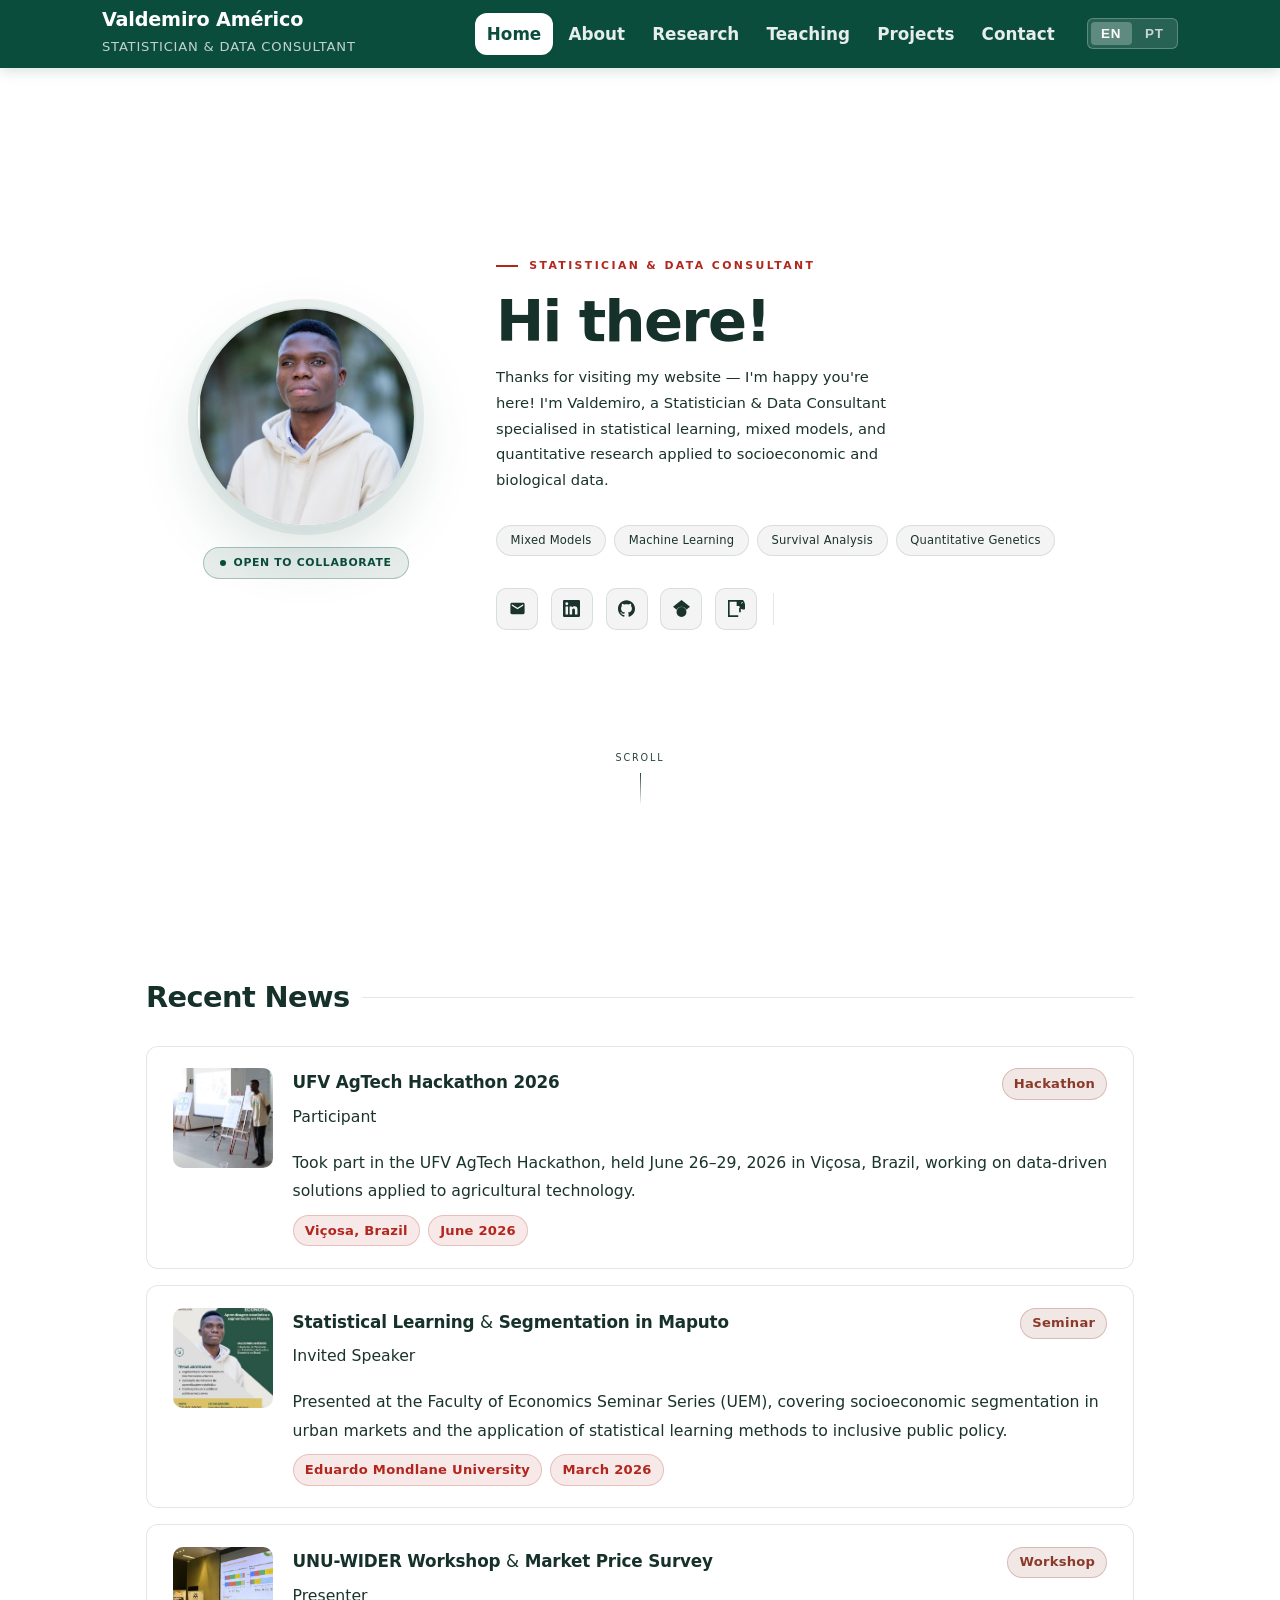
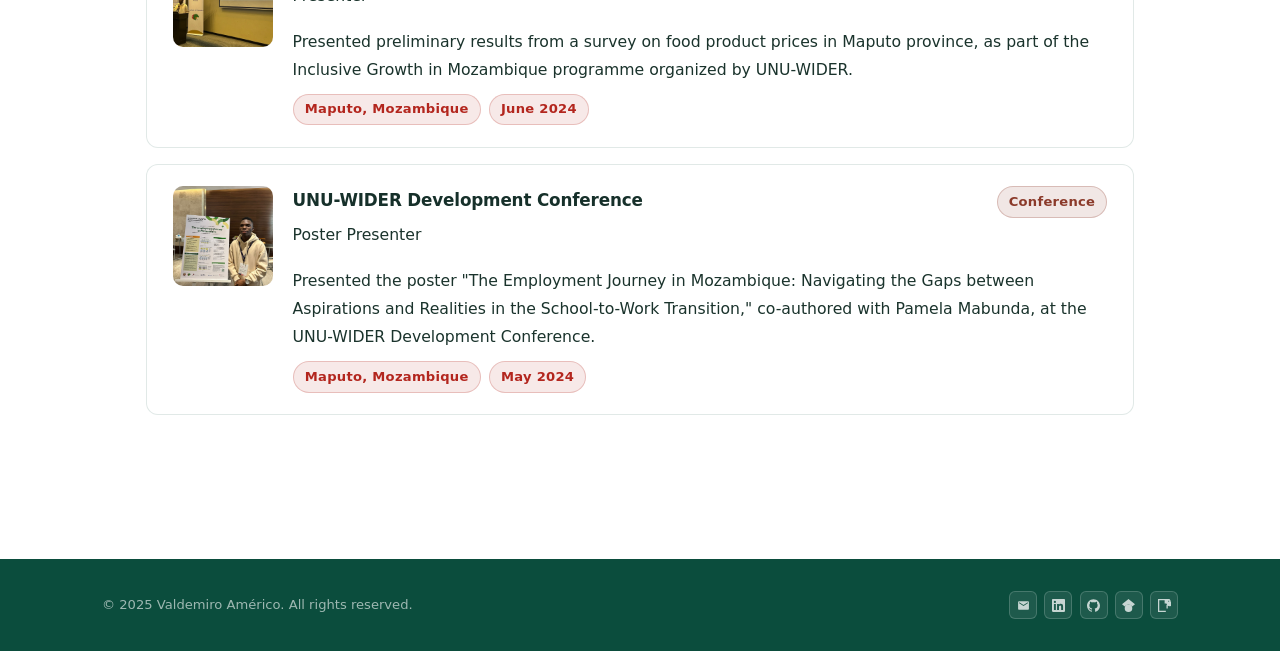
==== commit 81896b5a: "Minor changes" ====
--- a/index.html
+++ b/index.html
@@ -4,7 +4,8 @@
   <meta charset="UTF-8">
   <meta name="viewport" content="width=device-width, initial-scale=1.0">
   <title>Valdemiro Américo | Statistician</title>
-  <link rel="stylesheet" href="style.css">
+  <link rel="stylesheet" href="/style.css">
+  <link rel="canonical" href="https://valdemiroamerico.com/">
   <style>
     /* ── Page base ── */
     html, body { height: 100%; }
@@ -33,12 +34,13 @@
     ══════════════════════════════════════ */
     .hero-section {
       position: relative;
-      min-height: 100vh;
       display: flex;
-      align-items: flex-start;
+      flex-direction: column;
+      align-items: center;
       justify-content: center;
       overflow: hidden;
-      padding-top: 14rem;
+      padding-top: 9rem;
+      padding-bottom: 3.5rem;
     }
 
     /* Light background */
@@ -72,36 +74,6 @@
       width: 220px;
       height: 220px;
     }
-
-    /* Outer slow-pulsing glow ring */
-    .hero-photo-frame::after {
-      content: '';
-      position: absolute;
-      inset: -16px;
-      border-radius: 50%;
-      background: conic-gradient(
-        rgba(11,77,61,0.35) 0deg,
-        rgba(139,58,42,0.25) 120deg,
-        rgba(11,77,61,0.35) 240deg,
-        rgba(11,77,61,0.15) 360deg
-      );
-      border-radius: 50%;
-      animation: rotateConic 8s linear infinite;
-      filter: blur(10px);
-    }
-
-    /* Spinning dashed border */
-    .hero-photo-frame::before {
-      content: '';
-      position: absolute;
-      inset: -5px;
-      border-radius: 50%;
-      border: 1.5px dashed rgba(139,58,42,0.35);
-      animation: spinRing 20s linear infinite;
-    }
-
-    @keyframes spinRing    { to { transform: rotate(360deg); } }
-    @keyframes rotateConic { to { transform: rotate(360deg); } }
 
     .hero-photo-frame img {
       width: 220px;
@@ -295,14 +267,13 @@
 
     /* ── Scroll cue ── */
     .scroll-cue {
-      position: absolute;
-      bottom: 2rem; left: 50%;
-      transform: translateX(-50%);
+      position: relative;
       z-index: 3;
       display: flex;
       flex-direction: column;
       align-items: center;
       gap: 0.4rem;
+      margin: 2.5rem auto 0;
       opacity: 0;
       animation: fadeIn 1s ease 1.4s both;
     }
@@ -395,11 +366,11 @@
     <div class="nav-right">
       <ul>
         <li><a href="/" data-page="index"><span class="lang-en">Home</span><span class="lang-pt">Início</span></a></li>
-        <li><a href="about.html" data-page="about"><span class="lang-en">About</span><span class="lang-pt">Sobre</span></a></li>
-        <li><a href="research.html" data-page="research"><span class="lang-en">Research</span><span class="lang-pt">Pesquisa</span></a></li>
-        <li><a href="teaching.html" data-page="teaching"><span class="lang-en">Teaching</span><span class="lang-pt">Ensino</span></a></li>
-        <li><a href="projects.html" data-page="projects"><span class="lang-en">Projects</span><span class="lang-pt">Projectos</span></a></li>
-        <li><a href="contact.html" data-page="contact"><span class="lang-en">Contact</span><span class="lang-pt">Contacto</span></a></li>
+        <li><a href="/about/" data-page="about"><span class="lang-en">About</span><span class="lang-pt">Sobre</span></a></li>
+        <li><a href="/research/" data-page="research"><span class="lang-en">Research</span><span class="lang-pt">Pesquisa</span></a></li>
+        <li><a href="/teaching/" data-page="teaching"><span class="lang-en">Teaching</span><span class="lang-pt">Ensino</span></a></li>
+        <li><a href="/projects/" data-page="projects"><span class="lang-en">Projects</span><span class="lang-pt">Projectos</span></a></li>
+        <li><a href="/contact/" data-page="contact"><span class="lang-en">Contact</span><span class="lang-pt">Contacto</span></a></li>
       </ul>
       <div class="language-switcher">
         <button onclick="setLanguage('en')" id="btn-en">EN</button>
@@ -417,7 +388,7 @@
       <!-- LEFT: Photo -->
       <div class="hero-photo-col">
         <div class="hero-photo-frame">
-          <img src="assets/photo.png" alt="Valdemiro Américo">
+          <img src="/assets/photo.png" alt="Valdemiro Américo">
         </div>
         <div class="hero-badge">
           <div class="hero-badge-dot"></div>
@@ -495,7 +466,7 @@
 
         <div class="item-card">
           <div class="news-card-flex">
-            <img src="assets/hackathon_bayer.png" alt="UFV AgTech Hackathon 2026"
+            <img src="/assets/hackathon_bayer.png" alt="UFV AgTech Hackathon 2026"
                  style="width:100px; height:100px; object-fit:cover; border-radius:10px; flex-shrink:0;">
             <div style="flex:1; min-width:0;">
               <div class="item-header">
@@ -516,7 +487,7 @@
 
         <div class="item-card">
           <div class="news-card-flex">
-            <img src="assets/seminar_igm.png" alt="Statistical Learning & Segmentation in Maputo seminar"
+            <img src="/assets/seminar_igm.png" alt="Statistical Learning & Segmentation in Maputo seminar"
                  style="width:100px; height:100px; object-fit:cover; border-radius:10px; flex-shrink:0;">
             <div style="flex:1; min-width:0;">
               <div class="item-header">
@@ -537,7 +508,7 @@
 
         <div class="item-card">
           <div class="news-card-flex">
-            <img src="assets/workshop_precos.jpg" alt="UNU-WIDER Workshop on Maputo Market Prices"
+            <img src="/assets/workshop_precos.jpg" alt="UNU-WIDER Workshop on Maputo Market Prices"
                  style="width:100px; height:100px; object-fit:cover; border-radius:10px; flex-shrink:0;">
             <div style="flex:1; min-width:0;">
               <div class="item-header">
@@ -558,7 +529,7 @@
 
         <div class="item-card">
           <div class="news-card-flex">
-            <img src="assets/poster_widerconf.jpg" alt="UNU-WIDER Development Conference poster presentation"
+            <img src="/assets/poster_widerconf.jpg" alt="UNU-WIDER Development Conference poster presentation"
                  style="width:100px; height:100px; object-fit:cover; border-radius:10px; flex-shrink:0;">
             <div style="flex:1; min-width:0;">
               <div class="item-header">
@@ -587,7 +558,7 @@
 
         <div class="item-card">
           <div class="news-card-flex">
-            <img src="assets/hackathon_bayer.png" alt="UFV AgTech Hackathon 2026"
+            <img src="/assets/hackathon_bayer.png" alt="UFV AgTech Hackathon 2026"
                  style="width:100px; height:100px; object-fit:cover; border-radius:10px; flex-shrink:0;">
             <div style="flex:1; min-width:0;">
               <div class="item-header">
@@ -608,7 +579,7 @@
 
         <div class="item-card">
           <div class="news-card-flex">
-            <img src="assets/seminar_igm.png" alt="Seminário sobre aprendizagem estatística e segmentação em Maputo"
+            <img src="/assets/seminar_igm.png" alt="Seminário sobre aprendizagem estatística e segmentação em Maputo"
                  style="width:100px; height:100px; object-fit:cover; border-radius:10px; flex-shrink:0;">
             <div style="flex:1; min-width:0;">
               <div class="item-header">
@@ -629,7 +600,7 @@
 
         <div class="item-card">
           <div class="news-card-flex">
-            <img src="assets/workshop_precos.jpg" alt="Workshop da UNU-WIDER sobre preços em Maputo"
+            <img src="/assets/workshop_precos.jpg" alt="Workshop da UNU-WIDER sobre preços em Maputo"
                  style="width:100px; height:100px; object-fit:cover; border-radius:10px; flex-shrink:0;">
             <div style="flex:1; min-width:0;">
               <div class="item-header">
@@ -650,7 +621,7 @@
 
         <div class="item-card">
           <div class="news-card-flex">
-            <img src="assets/poster_widerconf.jpg" alt="Apresentação de pôster na Conferência da UNU-WIDER"
+            <img src="/assets/poster_widerconf.jpg" alt="Apresentação de pôster na Conferência da UNU-WIDER"
                  style="width:100px; height:100px; object-fit:cover; border-radius:10px; flex-shrink:0;">
             <div style="flex:1; min-width:0;">
               <div class="item-header">
--- a/style.css
+++ b/style.css
@@ -1,42 +1,38 @@
-@import url('https://fonts.googleapis.com/css2?family=Playfair+Display:wght@400;600;700&family=Inter:wght@300;400;500;600&family=JetBrains+Mono:wght@300;400;500&display=swap');
+@import url('https://fonts.googleapis.com/css2?family=Fira+Code:wght@400;500&display=swap');
 
 /* ══════════════════════════════════════════════════════
    DESIGN TOKENS  — Dark-mode professional palette
 ══════════════════════════════════════════════════════ */
 :root {
-  /* Backgrounds */
-  --bg-base:        #060e1a;   /* deepest background */
-  --bg-surface:     #0b1628;   /* cards, panels */
-  --bg-surface-2:   #101e35;   /* slightly lifted surface */
-  --bg-surface-3:   #162440;   /* hover / sidebar */
+  /* Backgrounds — light, matching reference site */
+  --bg-base:        #ffffff;   /* page background */
+  --bg-surface:     #ffffff;   /* cards, panels */
+  --bg-surface-2:   #f4f4f5;   /* slightly lifted surface */
+  --bg-surface-3:   #e9e9eb;   /* hover / sidebar */
 
   /* Borders */
-  --border:         rgba(255,255,255,0.08);
-  --border-mid:     rgba(255,255,255,0.13);
+  --border:         rgba(11,77,61,0.12);
+  --border-mid:     rgba(11,77,61,0.22);
 
   /* Text */
-  --text-primary:   #f0f4ff;
-  --text-secondary: rgba(255,255,255,0.58);
-  --text-muted:     rgba(255,255,255,0.32);
-
-  /* Brand colours */
-  --sky:            #3b82f6;
-  --sky-light:      #93c5fd;
-  --sky-pale:       rgba(59,130,246,0.12);
-  --accent:         #f59e0b;
-  --accent-soft:    rgba(245,158,11,0.12);
-  --navy:           #0b1628;   /* kept for footer compat */
+  --text-primary:   #16302a;
+  --text-secondary: #1a332c;
+  --text-muted:     #2b453e;
+
+  /* Brand colours — deep teal/green, as in the navbar reference */
+  --sky:            #b3261e;
+  --sky-light:      #e2564d;
+  --sky-pale:       rgba(179,38,30,0.10);
+  --accent:         #0b4d3d;
+  --accent-soft:    rgba(11,77,61,0.10);
+  --accent2:        #8b3a2a;
+  --accent2-soft:   rgba(139,58,42,0.12);
+  --navy:           #0b4d3d;   /* kept for footer compat */
 
   /* Typography */
---font-display: 'Playfair Display', Georgia, serif;
---font-body:    'Inter', system-ui, sans-serif;
---font-mono:    'JetBrains Mono', monospace;
-
-.amp {
-  font-family: 'Inter', sans-serif;
-  font-weight: 400;
-  font-style: normal;
-}
+--font-display: ui-sans-serif, system-ui, sans-serif, 'Apple Color Emoji', 'Segoe UI Emoji', 'Segoe UI Symbol', 'Noto Color Emoji';
+--font-body:    ui-sans-serif, system-ui, sans-serif, 'Apple Color Emoji', 'Segoe UI Emoji', 'Segoe UI Symbol', 'Noto Color Emoji';
+--font-mono:    'Fira Code', monospace;
 
   /* Shape */
   --radius-sm:  6px;
@@ -44,11 +40,17 @@
   --radius-lg:  20px;
 
   /* Shadows */
-  --shadow-sm: 0 1px 4px rgba(0,0,0,0.35);
-  --shadow-md: 0 4px 20px rgba(0,0,0,0.45);
-  --shadow-lg: 0 12px 48px rgba(0,0,0,0.55);
+  --shadow-sm: 0 1px 4px rgba(15,45,38,0.06);
+  --shadow-md: 0 6px 20px rgba(15,45,38,0.09);
+  --shadow-lg: 0 16px 48px rgba(15,45,38,0.14);
 
   --transition: 0.25s cubic-bezier(0.4,0,0.2,1);
+}
+
+.amp {
+  font-family: ui-sans-serif, system-ui, sans-serif, 'Apple Color Emoji', 'Segoe UI Emoji', 'Segoe UI Symbol', 'Noto Color Emoji';
+  font-weight: 400;
+  font-style: normal;
 }
 
 
@@ -61,38 +63,83 @@
   font-size: 0.85rem;
   color: var(--sky);
   text-decoration: none;
-  font-weight: 500;
+  font-weight: 700;
 }
 .pub-link:hover { text-decoration: underline; }
 
 /* ══════════════════════════════════════════════════════
    RESET & BASE
 ══════════════════════════════════════════════════════ */
-*, *::before, *::after { margin:0; padding:0; box-sizing:border-box; }
+*, *::before, *::after {
+  margin:0; padding:0; box-sizing:border-box;
+  backface-visibility: hidden;
+  -webkit-backface-visibility: hidden;
+}
 
 html { scroll-behavior: smooth; }
 
 body {
   font-family: var(--font-body);
-  font-size: 1rem;
-  line-height: 1.9;
+  font-size: 1.08rem;
+  line-height: 1.7;
   color: var(--text-primary);
   background: var(--bg-base);
   -webkit-font-smoothing: antialiased;
-  letter-spacing: -0.01em;
+  -moz-osx-font-smoothing: grayscale;
+  text-rendering: optimizeLegibility;
+  letter-spacing: 0;
+}
+
+h1, h2, h3, .font-display {
+  font-optical-sizing: auto;
+}
+
+/* ══════════════════════════════════════════════════════
+   PROSE — links & inline code inside body text
+══════════════════════════════════════════════════════ */
+p a,
+li a,
+.card a:not(.pub-link),
+.item-card p a {
+  color: var(--accent2);
+  text-decoration: underline;
+  text-decoration-color: rgba(139,58,42,0.4);
+  text-underline-offset: 3px;
+  font-weight: 700;
+  transition: color var(--transition), text-decoration-color var(--transition);
+}
+p a:hover,
+li a:hover,
+.card a:not(.pub-link):hover,
+.item-card p a:hover {
+  color: #6b2c1f;
+  text-decoration-color: currentColor;
+}
+
+code {
+  font-family: var(--font-mono);
+  font-size: 0.88em;
+  color: var(--accent2);
+  background: var(--accent2-soft);
+  padding: 0.15em 0.45em;
+  border-radius: 5px;
+}
+
+strong, b {
+  color: var(--text-primary);
+  font-weight: 700;
 }
 
 /* ══════════════════════════════════════════════════════
    HEADER / NAV
 ══════════════════════════════════════════════════════ */
 header {
-  background: rgba(6,14,26,0.75);
-  border-bottom: 1px solid var(--border);
+  background: var(--accent);
+  border-bottom: none;
   position: sticky;
   top: 0;
   z-index: 100;
-  backdrop-filter: blur(18px);
-  -webkit-backdrop-filter: blur(18px);
+  box-shadow: 0 2px 14px rgba(11,77,61,0.18);
   animation: slideDown 0.5s ease both;
 }
 
@@ -115,15 +162,15 @@
   font-family: var(--font-display);
   font-size: 1.2rem;
   font-weight: 700;
-  color: var(--text-primary);
+  color: #fff;
   letter-spacing: -0.01em;
   line-height: 1.2;
 }
 
 .nav-brand p {
-  font-size: 0.7rem;
-  font-weight: 300;
-  color: var(--text-muted);
+  font-size: 0.82rem;
+  font-weight: 400;
+  color: rgba(255,255,255,0.75);
   letter-spacing: 0.06em;
   text-transform: uppercase;
 }
@@ -144,22 +191,31 @@
 nav ul li a {
   display: block;
   text-decoration: none;
-  color: var(--text-secondary);
-  font-size: 0.875rem;
-  font-weight: 400;
+  color: rgba(255,255,255,0.9);
+  font-family: var(--font-display);
+  font-size: 1.05rem;
+  font-weight: 700;
   padding: 0.4rem 0.75rem;
   border-radius: var(--radius-sm);
   transition: color var(--transition), background var(--transition);
 }
 
 nav ul li a:hover {
-  color: var(--text-primary);
-  background: rgba(255,255,255,0.06);
+  color: #fff;
+  background: rgba(255,255,255,0.14);
 }
 
 nav ul li a.active-page {
-  color: var(--sky-light);
-  font-weight: 500;
+  color: var(--accent);
+  background: #ffffff;
+  font-weight: 700;
+  border-radius: var(--radius-md);
+  box-shadow: var(--shadow-sm);
+}
+
+nav ul li a.active-page:hover {
+  color: var(--accent);
+  background: #ffffff;
 }
 
 /* Language switcher */
@@ -168,8 +224,8 @@
   gap: 0.2rem;
   align-items: center;
   margin-left: 1.25rem;
-  background: rgba(255,255,255,0.05);
-  border: 1px solid var(--border);
+  background: rgba(255,255,255,0.12);
+  border: 1px solid rgba(255,255,255,0.25);
   border-radius: var(--radius-sm);
   padding: 3px;
 }
@@ -179,19 +235,19 @@
   border: none;
   padding: 0.25rem 0.65rem;
   cursor: pointer;
-  font-size: 0.78rem;
-  font-weight: 500;
-  color: var(--text-muted);
+  font-size: 0.84rem;
+  font-weight: 700;
+  color: rgba(255,255,255,0.75);
   border-radius: 4px;
   letter-spacing: 0.05em;
   transition: all var(--transition);
 }
 
-.language-switcher button:hover { color: var(--text-primary); }
+.language-switcher button:hover { color: #fff; }
 
 .language-switcher button.active {
-  background: rgba(255,255,255,0.1);
-  color: var(--text-primary);
+  background: rgba(255,255,255,0.25);
+  color: #fff;
 }
 
 /* ══════════════════════════════════════════════════════
@@ -217,6 +273,8 @@
 /* Page entry animations */
 main > * {
   animation: fadeUp 0.55s ease both;
+  backface-visibility: hidden;
+  -webkit-backface-visibility: hidden;
 }
 main > *:nth-child(1) { animation-delay: 0.05s; }
 main > *:nth-child(2) { animation-delay: 0.12s; }
@@ -232,56 +290,38 @@
    PAGE BANNER (inner pages top header)
 ══════════════════════════════════════════════════════ */
 .page-banner {
-  background: linear-gradient(130deg, #0d1f38 0%, #0f2444 100%);
-  border: 1px solid var(--border);
-  border-radius: var(--radius-lg);
-  padding: 2.25rem 2.5rem;
   margin-bottom: 2rem;
-  position: relative;
-  overflow: hidden;
-}
-
-.page-banner::before {
-  content: '';
-  position: absolute; inset: 0;
-  background-image:
-    linear-gradient(rgba(255,255,255,0.025) 1px, transparent 1px),
-    linear-gradient(90deg, rgba(255,255,255,0.025) 1px, transparent 1px);
-  background-size: 32px 32px;
-}
-
-.page-banner::after {
-  content: '';
-  position: absolute;
-  top: -60px; right: -60px;
-  width: 260px; height: 260px;
-  border-radius: 50%;
-  background: radial-gradient(circle, rgba(59,130,246,0.12) 0%, transparent 65%);
-  pointer-events: none;
+  padding-bottom: 1.25rem;
+  border-bottom: none;
 }
 
 .page-banner .eyebrow {
-  font-size: 0.7rem;
-  font-weight: 500;
-  letter-spacing: 0.18em;
-  text-transform: uppercase;
-  color: var(--sky-light);
-  margin-bottom: 0.4rem;
-  position: relative; z-index: 1;
+  display: none !important;
 }
 
 .page-banner h2 {
   font-family: var(--font-display);
-  font-size: 2rem;
-  font-weight: 700;
-  color: #fff;
+  font-size: 1.8rem;
+  font-weight: 700;
+  color: var(--text-primary);
   letter-spacing: -0.02em;
   line-height: 1.15;
-  border: none;
   margin-bottom: 0;
-  position: relative; z-index: 1;
-}
-.page-banner h2::after { display: none; }
+  align-items: center;
+  gap: 0.75rem;
+}
+
+body[data-lang="en"] .page-banner h2.lang-en,
+body[data-lang="pt"] .page-banner h2.lang-pt {
+  display: flex;
+}
+
+.page-banner h2::after {
+  content: '';
+  flex: 1;
+  height: 1px;
+  background: var(--border);
+}
 
 /* ══════════════════════════════════════════════════════
    CARDS
@@ -308,7 +348,7 @@
 
 section h2 {
   font-family: var(--font-display);
-  font-size: 1.65rem;
+  font-size: 1.8rem;
   font-weight: 700;
   color: var(--text-primary);
   margin-bottom: 1.25rem;
@@ -344,24 +384,24 @@
 ══════════════════════════════════════════════════════ */
 .tag {
   display: inline-block;
-  font-size: 0.76rem;
-  font-weight: 500;
-  color: var(--sky-light);
+  font-size: 0.82rem;
+  font-weight: 700;
+  color: var(--sky);
   background: var(--sky-pale);
-  border: 1px solid rgba(59,130,246,0.22);
+  border: 1px solid rgba(179,38,30,0.22);
   padding: 0.22rem 0.7rem;
   border-radius: 99px;
   letter-spacing: 0.02em;
   transition: background var(--transition), transform var(--transition);
 }
-.tag:hover { background: rgba(59,130,246,0.2); transform: translateY(-1px); }
+.tag:hover { background: rgba(179,38,30,0.18); transform: translateY(-1px); }
 
 .tag.accent {
-  color: #fbbf24;
-  background: var(--accent-soft);
-  border-color: rgba(245,158,11,0.25);
-}
-.tag.accent:hover { background: rgba(245,158,11,0.2); }
+  color: var(--accent2);
+  background: var(--accent2-soft);
+  border-color: rgba(139,58,42,0.25);
+}
+.tag.accent:hover { background: rgba(139,58,42,0.2); }
 
 .tag-group { display: flex; flex-wrap: wrap; gap: 0.5rem; margin-top: 0.5rem; }
 
@@ -380,8 +420,8 @@
 .sidebar-card:hover { border-color: var(--border-mid); }
 
 .sidebar-card h3 {
-  font-size: 0.7rem;
-  font-weight: 500;
+  font-size: 0.82rem;
+  font-weight: 700;
   color: var(--text-muted);
   letter-spacing: 0.12em;
   text-transform: uppercase;
@@ -428,14 +468,14 @@
 
 .timeline-item .year {
   font-family: var(--font-mono);
-  font-size: 0.76rem;
+  font-size: 0.82rem;
   color: var(--text-muted);
   margin-bottom: 0.15rem;
   letter-spacing: 0.04em;
 }
 .timeline-item .title {
   font-size: 0.9rem;
-  font-weight: 500;
+  font-weight: 700;
   color: var(--text-primary);
   line-height: 1.4;
 }
@@ -453,9 +493,9 @@
   display: flex;
   flex-direction: column;
   align-items: center;
-  background: linear-gradient(135deg, #0d1f38, #122444);
+  background: linear-gradient(135deg, #eef6f2, #e1ece7);
   border: 1px solid var(--border);
-  color: #fff;
+  color: var(--text-primary);
   border-radius: var(--radius-md);
   padding: 0.9rem 1.25rem;
   min-width: 90px;
@@ -472,11 +512,11 @@
   font-weight: 700;
   line-height: 1;
   margin-bottom: 0.2rem;
-  color: var(--sky-light);
+  color: var(--sky);
 }
 .stat-pill .label {
-  font-size: 0.68rem;
-  font-weight: 300;
+  font-size: 0.74rem;
+  font-weight: 400;
   color: var(--text-muted);
   letter-spacing: 0.08em;
   text-transform: uppercase;
@@ -528,7 +568,7 @@
 
 .item-card p {
   margin-bottom: 0.5rem;
-  font-size: 0.9rem;
+  font-size: 0.98rem;
   color: var(--text-secondary);
 }
 
@@ -570,8 +610,8 @@
   transition: border-color var(--transition), box-shadow var(--transition), transform var(--transition);
 }
 .contact-item:hover {
-  border-color: rgba(59,130,246,0.4);
-  box-shadow: 0 0 0 3px rgba(59,130,246,0.08);
+  border-color: rgba(179,38,30,0.4);
+  box-shadow: 0 0 0 3px rgba(179,38,30,0.08);
   transform: translateY(-2px);
 }
 
@@ -585,13 +625,13 @@
 }
 
 .contact-item .label {
-  font-size: 0.76rem;
+  font-size: 0.82rem;
   color: var(--text-muted);
   margin-bottom: 0.1rem;
 }
 .contact-item .value {
   font-size: 0.88rem;
-  font-weight: 500;
+  font-weight: 700;
   color: var(--text-primary);
 }
 
@@ -605,7 +645,7 @@
   padding: 2.5rem;
   text-align: center;
 }
-.empty-icon { font-size: 2rem; display: block; margin-bottom: 0.75rem; }
+.empty-icon { font-size: 2.2rem; display: block; margin-bottom: 0.75rem; }
 .empty-state p {
   color: var(--text-muted);
   font-style: italic;
@@ -617,9 +657,9 @@
    FOOTER
 ══════════════════════════════════════════════════════ */
 footer {
-  background: #040b17;
-  border-top: 1px solid var(--border);
-  color: var(--text-muted);
+  background: var(--accent);
+  border-top: none;
+  color: rgba(255,255,255,0.6);
   margin-top: 4rem;
   padding: 2rem 0;
   font-size: 0.82rem;
@@ -645,7 +685,7 @@
   margin-bottom: 0.25rem;
 }
 
-.footer-copy { color: var(--text-muted); font-size: 0.76rem; }
+.footer-copy { color: rgba(255,255,255,0.6); font-size: 0.82rem; }
 
 .footer-socials { display: flex; align-items: center; gap: 0.45rem; }
 
@@ -653,16 +693,16 @@
   display: flex; align-items: center; justify-content: center;
   width: 28px; height: 28px;
   border-radius: var(--radius-sm);
-  background: rgba(255,255,255,0.05);
-  border: 1px solid var(--border);
-  color: var(--text-muted);
+  background: rgba(255,255,255,0.08);
+  border: 1px solid rgba(255,255,255,0.18);
+  color: rgba(255,255,255,0.75);
   text-decoration: none;
   transition: background var(--transition), color var(--transition), border-color var(--transition), transform var(--transition);
 }
 .footer-social-link:hover {
-  background: rgba(59,130,246,0.18);
-  border-color: rgba(59,130,246,0.35);
-  color: var(--sky-light);
+  background: rgba(255,255,255,0.22);
+  border-color: rgba(255,255,255,0.4);
+  color: #fff;
   transform: translateY(-2px);
 }
 .footer-social-link svg { width: 13px; height: 13px; fill: currentColor; }
@@ -676,7 +716,6 @@
   nav ul li a { padding: 0.35rem 0.55rem; font-size: 0.82rem; }
   main { padding: 0 1.25rem; margin: 1.5rem auto; }
   .about-grid { grid-template-columns: 1fr; }
-  .page-banner { padding: 1.75rem 1.5rem; }
   .page-banner h2 { font-size: 1.5rem; }
 }
 
@@ -694,15 +733,15 @@
   height: 44px;
   border-radius: 50%;
   text-decoration: none;
-  color: var(--text-primary);
-  background: rgba(255,255,255,0.05);
+  color: var(--text-secondary);
+  background: var(--bg-surface-2);
   border: 1px solid var(--border);
   transition: all var(--transition);
 }
 
 .hero-social-btn:hover {
-  color: var(--sky-light);
-  border-color: rgba(59,130,246,0.4);
+  color: var(--sky);
+  border-color: rgba(179,38,30,0.4);
   transform: translateY(-2px);
 }
 
@@ -717,6 +756,8 @@
   opacity: 0;
   transform: translateY(24px);
   transition: opacity 0.7s ease, transform 0.7s ease;
+  backface-visibility: hidden;
+  -webkit-backface-visibility: hidden;
 }
 
 .reveal.visible {
@@ -744,7 +785,7 @@
   }
   .nav-toggle span {
     width: 22px; height: 2px;
-    background: var(--text-primary);
+    background: #fff;
     border-radius: 2px;
   }
   .nav-right { display: none; flex-direction: column; align-items: flex-start; width: 100%; gap: 1rem; }
@@ -760,4 +801,307 @@
   .news-card-flex { flex-direction: column; }
   .news-card-flex img { width: 100%; height: 160px; }
   .item-header { flex-wrap: wrap; gap: 0.5rem; }
+}
+/* ══════════════════════════════════════════════════════
+   PROJECT GRID (Projects page — card layout)
+══════════════════════════════════════════════════════ */
+.project-grid {
+  display: grid;
+  grid-template-columns: repeat(3, 1fr);
+  gap: 1.75rem;
+}
+
+.project-card {
+  display: flex;
+  flex-direction: column;
+  background: var(--bg-surface);
+  border: 1px solid var(--border);
+  border-radius: var(--radius-lg);
+  overflow: hidden;
+  box-shadow: var(--shadow-sm);
+  transition: box-shadow var(--transition), transform var(--transition), border-color var(--transition);
+}
+
+.project-card:hover {
+  box-shadow: var(--shadow-md);
+  border-color: var(--border-mid);
+  transform: translateY(-3px);
+}
+
+.project-card-media {
+  position: relative;
+  width: 100%;
+  aspect-ratio: 16 / 10;
+  overflow: hidden;
+  background: linear-gradient(135deg, var(--accent) 0%, #0e5c48 100%);
+  display: flex;
+  align-items: center;
+  justify-content: center;
+}
+
+.project-card-media.tone-b {
+  background: linear-gradient(135deg, var(--accent2) 0%, #6b2c1f 100%);
+}
+
+.project-card-media.tone-c {
+  background: linear-gradient(135deg, var(--sky) 0%, #6b1410 100%);
+}
+
+.project-card-media svg {
+  position: relative;
+  z-index: 1;
+  width: 58%;
+  height: 58%;
+  overflow: visible;
+}
+
+.project-card-media img {
+  width: 100%;
+  height: 100%;
+  object-fit: cover;
+  display: block;
+  transition: transform 0.5s ease;
+}
+
+.project-card:hover .project-card-media img { transform: scale(1.04); }
+
+/* Subtle grid texture behind every illustrated card */
+.project-card-media::before {
+  content: '';
+  position: absolute; inset: 0;
+  background-image:
+    linear-gradient(rgba(255,255,255,0.05) 1px, transparent 1px),
+    linear-gradient(90deg, rgba(255,255,255,0.05) 1px, transparent 1px);
+  background-size: 26px 26px;
+}
+
+/* Soft glow behind the icon */
+.project-card-media::after {
+  content: '';
+  position: absolute;
+  width: 70%; height: 70%;
+  border-radius: 50%;
+  background: radial-gradient(circle, rgba(255,255,255,0.14) 0%, transparent 70%);
+  pointer-events: none;
+}
+
+.project-card-media.placeholder span {
+  position: relative; z-index: 1;
+  font-family: var(--font-mono);
+  font-size: 1.4rem;
+  font-weight: 600;
+  color: rgba(255,255,255,0.9);
+  letter-spacing: 0.02em;
+}
+
+.project-card-body {
+  display: flex;
+  flex-direction: column;
+  flex: 1;
+  padding: 1.5rem 1.5rem 1.25rem;
+}
+
+.project-card-body h3 {
+  font-family: var(--font-display);
+  font-size: 1.2rem;
+  font-weight: 700;
+  color: var(--text-primary);
+  letter-spacing: -0.01em;
+  margin-bottom: 0.6rem;
+}
+
+.project-card-body .tag-group { margin-top: 0; margin-bottom: 0.9rem; }
+
+.project-card-body p {
+  color: var(--text-secondary);
+  font-size: 0.92rem;
+  line-height: 1.65;
+  margin-bottom: 0;
+  flex: 1;
+}
+
+.project-card-footer {
+  display: flex;
+  align-items: center;
+  justify-content: space-between;
+  margin-top: 1.1rem;
+  padding-top: 0.9rem;
+  border-top: 1px solid var(--border);
+}
+
+.project-card-date {
+  font-size: 0.75rem;
+  font-weight: 700;
+  letter-spacing: 0.06em;
+  text-transform: uppercase;
+  color: var(--text-muted);
+}
+
+.project-card-link {
+  font-size: 0.8rem;
+  font-weight: 700;
+  color: var(--accent2);
+  text-decoration: none;
+}
+.project-card-link:hover { text-decoration: underline; }
+
+@media (max-width: 900px) {
+  .project-grid { grid-template-columns: repeat(2, 1fr); }
+}
+
+@media (max-width: 620px) {
+  .project-grid { grid-template-columns: 1fr; }
+}
+
+/* ══════════════════════════════════════════════════════
+   PUBLICATIONS GRID (Research page — card layout)
+══════════════════════════════════════════════════════ */
+.pub-grid {
+  display: grid;
+  grid-template-columns: repeat(3, 1fr);
+  gap: 1.75rem;
+}
+
+.pub-card {
+  display: flex;
+  flex-direction: column;
+  background: var(--bg-surface);
+  border: 1px solid var(--border);
+  border-radius: var(--radius-lg);
+  overflow: hidden;
+  box-shadow: var(--shadow-sm);
+  transition: box-shadow var(--transition), transform var(--transition), border-color var(--transition);
+}
+
+.pub-card:hover {
+  box-shadow: var(--shadow-md);
+  border-color: var(--border-mid);
+  transform: translateY(-3px);
+}
+
+.pub-card-category {
+  font-size: 0.78rem;
+  font-weight: 800;
+  letter-spacing: 0.08em;
+  text-transform: uppercase;
+  color: var(--accent2);
+  padding: 1.25rem 1.5rem 0;
+}
+
+.pub-card-media {
+  position: relative;
+  width: 100%;
+  aspect-ratio: 16 / 10;
+  margin-top: 0.85rem;
+  overflow: hidden;
+  display: flex;
+  align-items: center;
+  justify-content: center;
+  background: linear-gradient(135deg, var(--accent) 0%, #0e5c48 100%);
+}
+
+.pub-card-media.tone-b { background: linear-gradient(135deg, var(--accent2) 0%, #6b2c1f 100%); }
+.pub-card-media.tone-c { background: linear-gradient(135deg, var(--sky) 0%, #6b1410 100%); }
+
+.pub-card-media::before {
+  content: '';
+  position: absolute; inset: 0;
+  background-image:
+    linear-gradient(rgba(255,255,255,0.05) 1px, transparent 1px),
+    linear-gradient(90deg, rgba(255,255,255,0.05) 1px, transparent 1px);
+  background-size: 26px 26px;
+}
+
+.pub-card-media::after {
+  content: '';
+  position: absolute;
+  width: 70%; height: 70%;
+  border-radius: 50%;
+  background: radial-gradient(circle, rgba(255,255,255,0.14) 0%, transparent 70%);
+  pointer-events: none;
+}
+
+.pub-card-media img {
+  width: 100%;
+  height: 100%;
+  object-fit: cover;
+  display: block;
+  position: relative; z-index: 1;
+  transition: transform 0.5s ease;
+}
+
+.pub-card:hover .pub-card-media img { transform: scale(1.04); }
+
+.pub-card-media svg {
+  position: relative;
+  z-index: 1;
+  width: 56%;
+  height: 56%;
+  overflow: visible;
+}
+
+.pub-card-body {
+  display: flex;
+  flex-direction: column;
+  flex: 1;
+  padding: 1.25rem 1.5rem 1.5rem;
+}
+
+.pub-card-body h3 {
+  font-family: var(--font-display);
+  font-size: 1.08rem;
+  font-weight: 700;
+  color: var(--text-primary);
+  letter-spacing: -0.01em;
+  line-height: 1.35;
+  margin-bottom: 0.5rem;
+}
+
+.pub-card-authors {
+  font-size: 0.78rem;
+  font-weight: 700;
+  letter-spacing: 0.03em;
+  text-transform: uppercase;
+  color: var(--text-muted);
+  margin-bottom: 0.8rem;
+}
+
+.pub-card-body p.pub-desc {
+  color: var(--text-secondary);
+  font-size: 0.92rem;
+  line-height: 1.65;
+  margin-bottom: 0;
+  flex: 1;
+}
+
+.pub-card-footer {
+  display: flex;
+  align-items: center;
+  justify-content: space-between;
+  margin-top: 1.1rem;
+  padding-top: 0.9rem;
+  border-top: 1px solid var(--border);
+}
+
+.pub-card-date {
+  font-size: 0.75rem;
+  font-weight: 700;
+  letter-spacing: 0.06em;
+  text-transform: uppercase;
+  color: var(--text-muted);
+}
+
+@media (max-width: 900px) {
+  .pub-grid { grid-template-columns: repeat(2, 1fr); }
+}
+
+@media (max-width: 620px) {
+  .pub-grid { grid-template-columns: 1fr; }
+}
+
+/* Card footer variant with tags instead of date/link (used on Teaching page) */
+.pub-card-body .tag-group.footer-tags {
+  margin-top: 1.1rem;
+  padding-top: 0.9rem;
+  border-top: 1px solid var(--border);
 }
